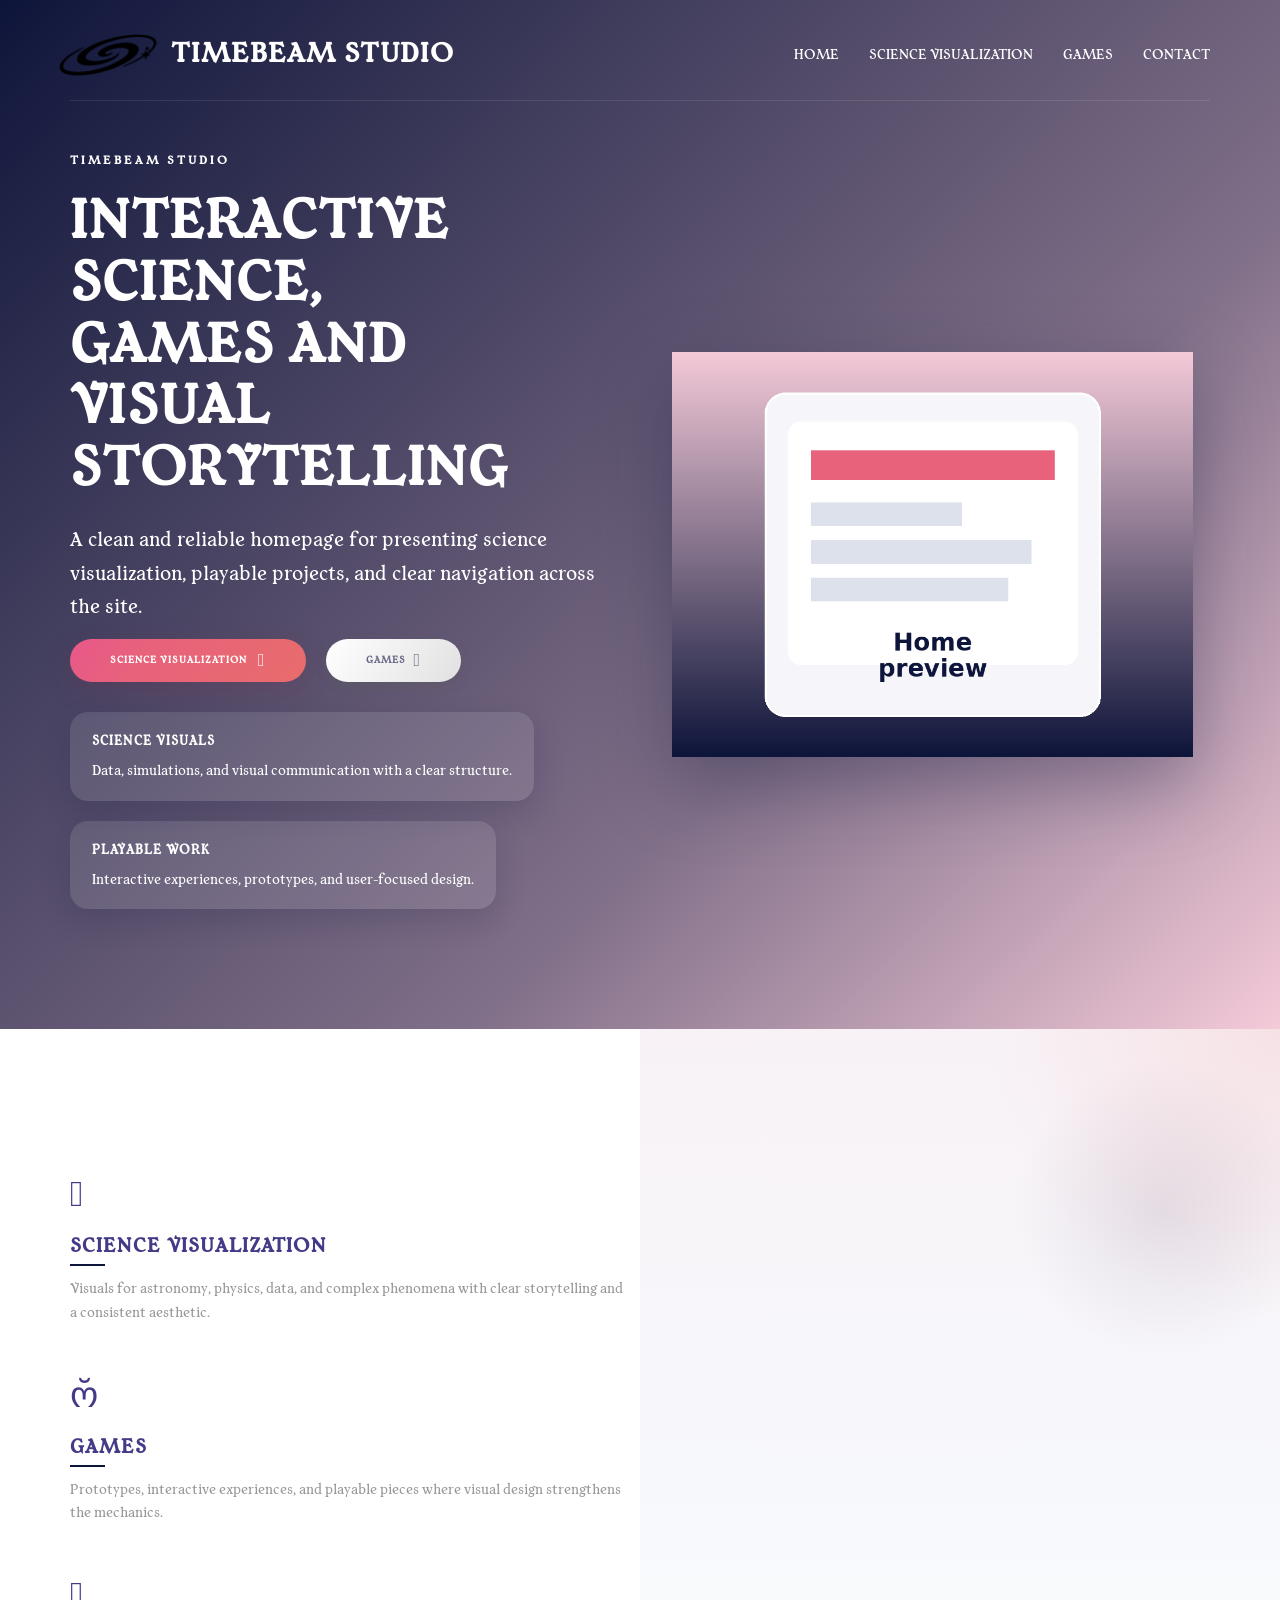
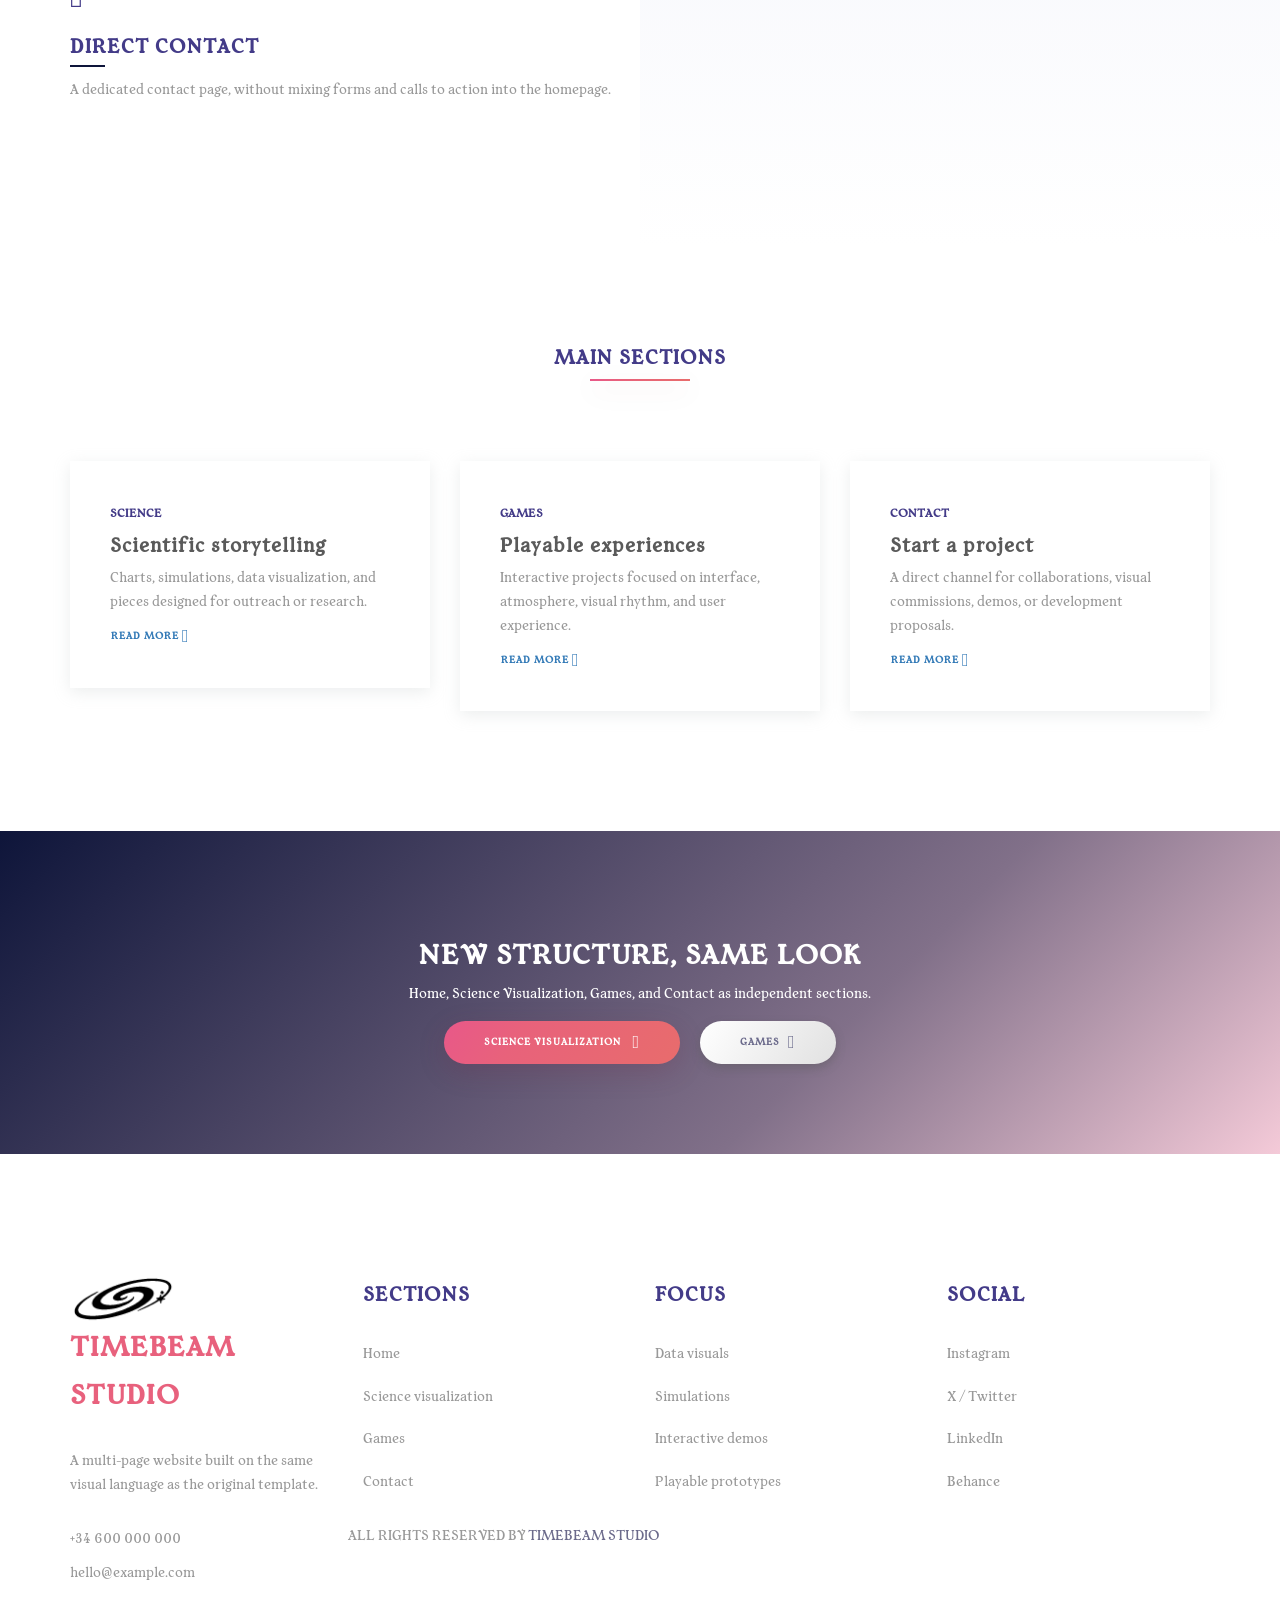
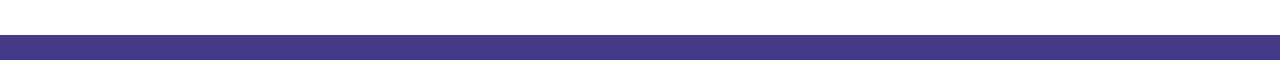
==== index.html @ 2dcc83ec "change font and icons" ====
<!DOCTYPE html>
<html lang="en">
  <head>
    <meta charset="utf-8">
    <meta name="viewport" content="width=device-width, initial-scale=1, shrink-to-fit=no">
    <meta http-equiv="x-ua-compatible" content="ie=edge">
    <title>TimeBeam Studio - Home</title>
    <link rel="icon" type="image/svg+xml" href="images/timebeam-icon-smooth.svg">
    <link rel="icon" type="image/png" href="images/timebeam-icon.png">

    <link rel="stylesheet" href="css/bootstrap.min.css">
    <link rel="stylesheet" href="css/ionicons.min.css">
    <link rel="stylesheet" href="css/owl.carousel.css">
    <link rel="stylesheet" href="css/owl.theme.css">
    <link rel="stylesheet" href="css/style.css">
  </head>
  <body>
    <header class="gradient-violat">
      <nav class="navbar navbar-default navbar-fixed-top">
        <div class="container">
          <div class="navbar-header">
            <button type="button" class="navbar-toggle collapsed" data-toggle="collapse" data-target="#main-nav" aria-expanded="false">
              <span class="sr-only">Toggle navigation</span>
              <span class="icon-bar"></span>
              <span class="icon-bar"></span>
              <span class="icon-bar"></span>
            </button>
            <a class="navbar-brand" href="index.html">
              <span class="logo-wraper logo-white">
                <img src="images/timebeam-icon.png" alt="">TimeBeam Studio
              </span>
            </a>
          </div>

          <div class="collapse navbar-collapse" id="main-nav">
            <ul class="nav navbar-nav navbar-right">
              <li class="active"><a href="index.html">Home <span class="sr-only">(current)</span></a></li>
              <li><a href="science-visualization.html">Science visualization</a></li>
              <li><a href="games.html">Games</a></li>
              <li><a href="contact.html">Contact</a></li>
            </ul>
          </div>
          <hr class="navbar-divider">
        </div>
      </nav>

      <section class="padding-top-90 home-slider home-hero">
        <div class="container">
          <div class="row home-hero-row">
            <div class="col-md-6">
              <div class="home-hero-copy">
                <p class="home-kicker text-white">TimeBeam Studio</p>
                <h1 class="cta-heading text-white">Interactive science, games and visual storytelling</h1>
                <p class="text-white slider-para">A clean and reliable homepage for presenting science visualization, playable projects, and clear navigation across the site.</p>
                <div class="cta-btn-group">
                  <a class="btn btn-orange border-none btn-rounded-corner" href="science-visualization.html">Science visualization <span class="icon-on-button"><i class="ion-ios-arrow-thin-right"></i></span></a>
                  <a class="btn btn-white border-none btn-rounded-corner" href="games.html">Games<span class="icon-on-button"><i class="ion-ios-arrow-thin-right"></i></span></a>
                </div>
                <div class="home-hero-meta">
                  <div class="home-meta-card">
                    <strong>Science visuals</strong>
                    <span>Data, simulations, and visual communication with a clear structure.</span>
                  </div>
                  <div class="home-meta-card">
                    <strong>Playable work</strong>
                    <span>Interactive experiences, prototypes, and user-focused design.</span>
                  </div>
                </div>
              </div>
            </div>
            <div class="col-md-6">
              <div class="home-hero-visual sm-display-none">
                <img class="img-responsive" src="images/mockuo2.png" alt="TimeBeam Studio home preview">
              </div>
            </div>
          </div>
        </div>
      </section>
    </header>

    <section class="padding-top-bottom-120 bg-image-fit-50 home-overview section-soft-background">
      <div class="container">
        <div class="row">
          <div class="col-md-6">
            <div class="feature-wiget">
              <div class="icon-wraper"><i class="ion-erlenmeyer-flask"></i></div>
              <div class="content">
                <h4 class="bottom-line">Science visualization</h4>
                <p>Visuals for astronomy, physics, data, and complex phenomena with clear storytelling and a consistent aesthetic.</p>
              </div>
            </div>
            <div class="feature-wiget">
              <div class="icon-wraper"><i class="ion-ios-game-controller-b"></i></div>
              <div class="content">
                <h4 class="bottom-line">Games</h4>
                <p>Prototypes, interactive experiences, and playable pieces where visual design strengthens the mechanics.</p>
              </div>
            </div>
            <div class="feature-wiget">
              <div class="icon-wraper"><i class="ion-chatboxes"></i></div>
              <div class="content">
                <h4 class="bottom-line">Direct contact</h4>
                <p>A dedicated contact page, without mixing forms and calls to action into the homepage.</p>
              </div>
            </div>
          </div>
        </div>
      </div>
    </section>

    <section class="padding-top-bottom-90">
      <div class="container">
        <div class="heading-wraper text-center margin-bottom-80">
          <h4>Main sections</h4>
          <hr class="heading-devider gradient-orange">
        </div>
        <div class="row">
          <div class="col-md-4 home-card-column">
            <div class="card">
              <div class="card-block">
                <p class="card-text"><small class="text-muted blog-category">science</small></p>
                <h4 class="card-title">Scientific storytelling</h4>
                <p class="card-text">Charts, simulations, data visualization, and pieces designed for outreach or research.</p>
                <a href="science-visualization.html" class="btn btn-link">read more <span><i class="ion-ios-arrow-thin-right"></i></span></a>
              </div>
            </div>
          </div>
          <div class="col-md-4 home-card-column">
            <div class="card">
              <div class="card-block">
                <p class="card-text"><small class="text-muted blog-category">games</small></p>
                <h4 class="card-title">Playable experiences</h4>
                <p class="card-text">Interactive projects focused on interface, atmosphere, visual rhythm, and user experience.</p>
                <a href="games.html" class="btn btn-link">read more <span><i class="ion-ios-arrow-thin-right"></i></span></a>
              </div>
            </div>
          </div>
          <div class="col-md-4 home-card-column">
            <div class="card">
              <div class="card-block">
                <p class="card-text"><small class="text-muted blog-category">contact</small></p>
                <h4 class="card-title">Start a project</h4>
                <p class="card-text">A direct channel for collaborations, visual commissions, demos, or development proposals.</p>
                <a href="contact.html" class="btn btn-link">read more <span><i class="ion-ios-arrow-thin-right"></i></span></a>
              </div>
            </div>
          </div>
        </div>
      </div>
    </section>

    <section class="gradient-violat cta padding-top-bottom-90">
      <div class="container">
        <div class="row">
          <div class="col-md-12 text-center">
            <h3 class="cta-heading text-white">New structure, same look</h3>
            <p class="text-white">Home, Science Visualization, Games, and Contact as independent sections.</p>
            <div class="cta-btn-group">
              <a class="btn btn-orange border-none btn-rounded-corner" href="science-visualization.html">Science visualization <span class="icon-on-button"><i class="ion-ios-arrow-thin-right"></i></span></a>
              <a class="btn btn-white gradient-white border-none btn-rounded-corner" href="games.html">Games<span class="icon-on-button"><i class="ion-ios-arrow-thin-right"></i></span></a>
            </div>
          </div>
        </div>
      </div>
    </section>

    <footer class="padding-top-120">
      <div class="container">
        <div class="row">
          <div class="col-md-3">
            <div class="footer-left-content">
              <div class="logo-colored">
                <img src="images/timebeam-icon.png" alt="">TimeBeam Studio
              </div>
              <div class="content">
                <p class="margin-bottom-30 margin-top-30">A multi-page website built on the same visual language as the original template.</p>
                <p>+34 600 000 000</p>
                <p>hello@example.com</p>
              </div>
            </div>
          </div>
          <div class="col-md-9">
            <div class="row">
              <div class="col-md-4 col-sm-6">
                <div class="footer-list-wiget">
                  <h4>Sections</h4>
                  <div class="list-group">
                    <a href="index.html" class="list-group-item">Home</a>
                    <a href="science-visualization.html" class="list-group-item">Science visualization</a>
                    <a href="games.html" class="list-group-item">Games</a>
                    <a href="contact.html" class="list-group-item">Contact</a>
                  </div>
                </div>
              </div>
              <div class="col-md-4 col-sm-6">
                <div class="footer-list-wiget">
                  <h4>Focus</h4>
                  <div class="list-group">
                    <a href="science-visualization.html" class="list-group-item">Data visuals</a>
                    <a href="science-visualization.html" class="list-group-item">Simulations</a>
                    <a href="games.html" class="list-group-item">Interactive demos</a>
                    <a href="games.html" class="list-group-item">Playable prototypes</a>
                  </div>
                </div>
              </div>
              <div class="col-md-4 col-sm-6">
                <div class="footer-list-wiget">
                  <h4>Social</h4>
                  <div class="list-group">
                    <a href="#" class="list-group-item">Instagram</a>
                    <a href="#" class="list-group-item">X / Twitter</a>
                    <a href="#" class="list-group-item">LinkedIn</a>
                    <a href="#" class="list-group-item">Behance</a>
                  </div>
                </div>
              </div>
            </div>
          </div>
          <hr class="footer-divider">
          <div class="copyright-cta">
            <p class="text-uppercase">All rights reserved by <span class="span text-violat">TimeBeam Studio</span></p>
          </div>
        </div>
      </div>
      <div class="footer-end-line"></div>
    </footer>

    <div id="scroll-top-div" class="scroll-top-div"><div class="scroll-top-icon-container"><i class="ion-ios-arrow-thin-up"></i></div></div>

    <script src="js/jquery.min.js"></script>
    <script src="js/bootstrap.min.js"></script>
    <script src="js/owl.carousel.min.js"></script>
    <script src="js/script.js"></script>
  </body>
</html>
---- css/style.css ----
/****************************************TYPOGRAPHY ***************************************************/
@font-face{
	font-family: 'Typey';
	src: url('../fonts/Typey.otf') format('opentype');
	font-weight: normal;
	font-style: normal;
}
@font-face{
	font-family: 'Typey';
	src: url('../fonts/Typey_Italic.otf') format('opentype');
	font-weight: normal;
	font-style: italic;
}

body{
	font-family: 'Typey', sans-serif;
	font-size: 14px;
	color: #999999;
	line-height: 1.7;
}
h1,h2,h3,h4,h5,h6{
	font-family: 'Typey', sans-serif;
	color: #433b88;
	font-weight: 600;
	text-transform: uppercase;
	letter-spacing: 1px;
}
h1{
	font-size: 3.998em;
}
h2{
	font-size: 2.827em;
}
h3{
	font-size: 1.999em;
}
h4{
	font-size: 1.414em;
}
p{
	font-size: 1em;
	color: #999999;
	line-height: 1.7;
}

.btn{
	font-family: 'Typey', sans-serif;
	font-size: 0.707em;
	text-transform: uppercase;
	font-weight: 600;
	padding:12px 40px;
	box-shadow: 0px 4px 10px 0px rgba(91, 91, 91, 0.45);
	line-height: 1;
	transition: all .5s ease;
	letter-spacing: 1px;
}

.btn-link{
	padding:0;
	box-shadow: none;
}
.icon-on-button{
	margin-left: 8px;
}
.icon-on-button i{
	font-size: 18px;
	vertical-align: middle;
}
.navbar{
	background-color: transparent !important;
	border-color: transparent !important;
	border:0px;
	padding-top: 30px;
	transition: all .5s ease;
}
.navbar-brand{
	padding: 0;
}
.navbar-brand img{
	max-height: 50px;
}
.navbar-default .navbar-nav>li>a {
    font-family: 'Typey', sans-serif;
    color: #fff;
    text-transform: uppercase;
}
.navbar-default .navbar-nav>li>a, .navbar-default .navbar-nav>li>a:focus, .navbar-default .navbar-nav>li>a:hover {
    color: #fff;
    background-color: transparent;
}
.navbar-default .navbar-nav>li>a:hover{
	color: #e86c6c;
}
.navbar-nav>li>a.btn-navbar:hover{
	color: #fff;
}
.navbar-default .navbar-nav>.active>a, .navbar-default .navbar-nav>.active>a:focus, .navbar-default .navbar-nav>.active>a:hover {
    color: #fff;
    background-color: transparent;
}
.navbar-nav>li>a.btn-navbar{
	padding-left: 40px;
	padding-right: 40px;
}
.navbar-divider{
	width:100%;
	height: 1px;
	border:0px;
	background-color: rgba(255,255,255,0.1);
	transition: all .5s ease;
}
.colored-nav {
    padding-top: 15px;
    padding-bottom: 15px;
}
.colored-nav .navbar-divider{
	display: none;
}
.cta{
	color: #fff;
}
.cta-btn-group{
	margin-top: 15px;
	display: flex;
	flex-wrap: wrap;
	align-items: center;
	gap: 20px;
}
.cta-btn-group .btn{
	margin: 0;
}
.text-center .cta-btn-group{
	justify-content: center;
}
.navbar-default .navbar-toggle{
	border-color: rgba(255,255,255,0.45);
}
.navbar-default .navbar-toggle .icon-bar{
	background-color: #fff;
}
.btn-orange.focus, .btn-orange:focus,.btn-orange.active, .btn-orange:active {
    color: #fff;
    background-color: #286090;
    border-color: #122b40;
}
.btn-white.focus, .btn-white:focus,.btn-white.active, .btn-white:active {
    color: #fff;
    background-color: #286090;
    border-color: #122b40;
}
.btn-violat.focus, .btn-violat:focus,.btn-violat.active, .btn-violat:active {
    color: #fff;
    background-color: #286090;
    border-color: #122b40;
}
/*******************************************HEADER***************************************************/
header{
	background-color: #b7b7b7;
	position: relative;
	display: block;
}
/*******************************************SLIDER HOME***************************************************/
.sliding-card-with-bottom-image .image-container img{
	position: relative;
    margin: 0 auto;
    padding-top: 90px;
}
.image-right-slide-bg{
	background-repeat: no-repeat !important;
    background-position-x: 100%!important;
    background-size: auto 100%!important;
    padding: 18rem 0;
}
.slider-para{
	font-size: 1.414em;
	font-family: 'Typey', sans-serif;
	line-height: 1.7;
}
.home-hero{
	padding-bottom: 90px;
}
.home-hero-row{
	display: flex;
	align-items: center;
}
.home-hero-copy{
	padding-top: 60px;
	padding-bottom: 30px;
}
.home-kicker{
	margin-bottom: 20px;
	letter-spacing: 3px;
	text-transform: uppercase;
	font-size: 12px;
	font-weight: 700;
}
.home-hero-copy .cta-heading{
	margin-top: 0;
	margin-bottom: 25px;
	max-width: 11ch;
}
.home-hero-copy .slider-para{
	max-width: 540px;
}
.home-hero-meta{
	display: flex;
	flex-wrap: wrap;
	gap: 20px;
	margin-top: 30px;
}
.home-meta-card{
	min-width: 220px;
	padding: 18px 22px;
	border-radius: 18px;
	background-color: rgba(255,255,255,0.1);
	box-shadow: 0px 12px 30px 0px rgba(14, 21, 58, 0.16);
}
.home-meta-card strong,
.home-meta-card span{
	display: block;
	color: #fff;
}
.home-meta-card strong{
	margin-bottom: 8px;
	font-family: 'Typey', sans-serif;
	font-size: 13px;
	text-transform: uppercase;
	letter-spacing: 1px;
}
.home-meta-card span{
	line-height: 1.6;
}
.home-hero-visual{
	padding-top: 80px;
}
.home-hero-visual img{
	margin: 0 auto;
	max-width: 94%;
	filter: drop-shadow(0px 26px 38px rgba(14, 21, 58, 0.35));
}
.home-overview{
	background-color: #f7f8fc;
}
.section-soft-background{
	background:
		radial-gradient(circle at top right, rgba(232, 108, 108, 0.12), transparent 28%),
		radial-gradient(circle at 82% 22%, rgba(129, 112, 137, 0.16), transparent 18%),
		linear-gradient(180deg, #f8f2f6 0%, #f7f8fc 55%, #ffffff 100%);
}
.home-card-column{
	margin-bottom: 30px;
}
/*******************************************SLIDER***************************************************/
.slider-content-wraper{
	padding-top: 150px;
	padding-bottom: 150px;
	text-align: center;
	color: #fff;
}

/*******************************************FEATURE**************************************************/
/*.feature{
	position: relative;
	overflow:hidden;
}
.feature-right-image{
	position: absolute;
	width: 100%;
	height: 100%;
}*/
.feature-wiget{
	padding-top: 15px;
	padding-bottom: 15px;
}
.feature-wiget h4, .feature-wiget i{
	color: #433b88;
}
.feature-wiget i{
	font-size: 36px;
}
.feature-wiget h4{
	text-transform: uppercase;
}
.bottom-line{
	position: relative;
	margin-bottom: 20px;
}

.bottom-line:after{
	content: '';
	position: absolute;
	top: 100%;
	width: 35px;
	height: 2px;
	background-color: #0e153a;
	left: 0;
	margin-top: 7px;
	margin-bottom: 5px;
}
/*******************************************CARD*****************************************************/
.card{
	box-shadow: 0px 4px 15px 0px rgba(191, 195, 198, 0.29);
}
.card-title{
	color: #5a5a5a;
	text-transform: initial;
}
.card-block{
	padding:4rem;
}
/*******************************************TESTIMONIAL**********************************************/
.heading-wraper{
	margin-bottom: 120px;
}
.heading-wraper h3{
	color: #fff;
	text-transform: uppercase;
}
.heading-wraper .heading-devider{
	margin:0 auto;
	width: 100px;
	height: 2px;
	border:0px;
}
.testimonial-container{
	background-color: #fff;
	box-shadow: 0px 8px 21px 0px rgba(26, 31, 66, 0.29);
}
.testimonial-content{
	padding: 2rem 8rem;
    position: relative;
    top: -45px;
    color: #5a5a5a;
    font-weight: 600;
}
.testimonial-speech{
	font-size: 16px;
	text-align: center;
	font-family: 'Typey', sans-serif;
	color: #5a5a5a;
}
.testimonial-container .client-details{
	position: relative;
	top: -45px;
}
.testimonial-container .client-details img{
	border-radius: 50%;
	margin-bottom: 25px;
}
.client-designation{
	margin-bottom: 0px;
	font-size: 10px;
	text-transform: uppercase;
	color: #999999;
	font-family: 'Typey', sans-serif;
}
.client-name{
	margin-bottom: 0px;
	font-size: 16px;
	font-family: 'Typey', sans-serif;
	text-transform: capitalize;
	font-weight: 400;
}
ul.social-list{
	margin: 0;
	padding: 0;
	list-style-type: none;
}
ul.social-list li{
	margin: 0;
	padding: 0;
	display: inline-block;
}
ul.social-list li a{
	display: block;
    font-size: 2rem;
    padding: 0.2rem;
    color: #999999;
}
ul.social-list li a:hover, ul.social-list li a:focus{
	color: #0e153a;
}

.owl-wrapper-outer{
	padding-top: 60px;
	margin-top: -60px;
}
/*******************************************CUSTOMER SUPPORT*****************************************/
.customer-support-content{
	padding-left: 15px;
	padding-right: 15px;
}
/*******************************************SUBSCRIPTION*********************************************/
.sunscription-wraper-outer{
	box-shadow: 0px 8px 21px 0px rgba(191, 195, 198, 0.29);
}
.subscription-wraper h3{
	text-transform: uppercase;
	color: #433b88;
}
.subscription-wraper p{
	color: #5a5a5a;
}
.subscription-form .form-group{
	width: 65%;
	margin: 0 auto;
}
.subscription-form .form-control{
	border-radius: 50px;
	margin-bottom: 25px;
	margin-top: 25px;
	height: 40px;
}
.newsletter{
	background-color: #f1f6fa
}

/*******************************************FOOTER***************************************************/
.footer-list-wiget h4{
	color: #433b88;
	text-transform: uppercase;
}
.footer-list-wiget .list-group-item{
	border: 0px;
	background-color: transparent!important;
	padding-left: 0;
	font-family: 'Typey', sans-serif;
	color: #999999;
}
.footer-devider{
	background-color: rgb(235, 235, 235);
}
.footer-end-line{
	height: 25px;
	background-color: #433b88;
	width: 100%;
	margin: 0;
	padding: 0;

}
.logo-colored,.logo-white{
	display: inline-block;
    font-size: 28px;
    font-weight: 600;
    text-transform: uppercase;
    font-family: 'Typey', sans-serif;
    letter-spacing: 1px;
}
.logo-colored img,.logo-white img{
	display: inline-block;
    text-transform: uppercase;
    max-height: 50px;
    margin-right: 10px;

}
.logo-white{
	color: #fff;
}
.logo-colored{
	color: #e8617d;
}
.footer-left-content{
	margin-bottom: 50px;
}
.footer-left-content .content{
	margin-top: 15px;
}
.footer-list-wiget .list-group{
	margin-top: 26px;
}
.padding-top-120{
	padding-top: 120px;
}
/*******************************************ELEMENT STYLES*******************************************/
.btn-orange,.btn-violat{
	color: #fff;
}
.btn-violat,.gradient-violat {
  background-image: -moz-linear-gradient( 135deg, rgb(244,202,216) 0%, rgb(129,112,137) 35%, rgb(14,21,58) 100%);
  background-image: -webkit-linear-gradient( 135deg, rgb(244,202,216) 0%, rgb(129,112,137) 35%, rgb(14,21,58) 100%);
  background-image: -ms-linear-gradient( 135deg, rgb(244,202,216) 0%, rgb(129,112,137) 35%, rgb(14,21,58) 100%);
}
.btn-orange,.gradient-orange {
  background-image: -webkit-linear-gradient(35deg, rgb(232,88,137) 0%, rgb(232,98,123) 32%, rgb(232,108,108) 100%);
  background-image: -o-linear-gradient(35deg, rgb(232,88,137) 0%, rgb(232,98,123) 32%, rgb(232,108,108) 100%);
  background-image: linear-gradient(125deg, rgb(232,88,137) 0%, rgb(232,98,123) 32%, rgb(232,108,108) 100%);
  box-shadow: 0px 8px 27px 0px rgba(116, 44, 69, 0.21);
}

.btn-white,.gradient-white{
	background-image:
    linear-gradient(125deg, #ffffff, #e1e1e1);
    color: #6b6a8b;
}
.border-none{
	border: 0px !important;
}
.btn-rounded-corner{
	border-radius: 50px;
}
.btn-video{
	display: inline-block;
	vertical-align: middle;
	white-space: nowrap;
	cursor: pointer;
    -webkit-user-select: none;
}
.text-center{
	text-align: center;
}
.img-responsive{
	max-width:100%;
}
.text-violat{
	color: #6b6a8b;
}
.padding-top-bottom-120{
	padding-top: 120px;
	padding-bottom: 120px;
}
.padding-top-bottom-90{
	padding-top: 90px;
	padding-bottom: 90px;
}
.bg-image{
	background-repeat: no-repeat !important;
    background-size: cover !important;
    background-position: center!important;
}
.margin-bottom-30{
	margin-bottom: 30px;
}
.margin-top-30{
	margin-top: 30px;
}
.overflow-x-hidden{
	overflow-x: hidden;
}
.text-white{
	color: #fff;
}
.bg-fit{
	background-repeat: no-repeat !important;
    background-size: cover !important;
    background-position: center !important;
}
.bg-image-fit-50{
	background-repeat: no-repeat !important;
    background-position-x: 100%!important;
    background-size: 50% 100% !important;
}
.btn-navbar{
	line-height: 1;
}
.btn-link i{
	font-size: 18px;
    vertical-align: middle;
}
.btn-video{
	text-transform: uppercase;
	transition: all .5s ease;
}
.btn-video:hover{
	text-decoration: none;
	color: #e86c6c;
}
.btn-video:hover .icon-rounded{
  border-color: #e86c6c;
  box-shadow: 0px 8px 27px 0px rgba(116, 44, 69, 0.21);
  color: #e86c6c;
}
.btn.gradient-orange:hover{
	background-color: #e86c6c!important;
	background-image: none!important;
}
.btn-orange.active, .btn-orange:active{
	color: #fff;
	background-image: -webkit-linear-gradient(35deg, rgb(232,88,137) 0%, rgb(232,98,123) 32%, rgb(232,108,108) 100%);
    background-image: -o-linear-gradient(35deg, rgb(232,88,137) 0%, rgb(232,98,123) 32%, rgb(232,108,108) 100%);
    background-image: linear-gradient(125deg, rgb(232,88,137) 0%, rgb(232,98,123) 32%, rgb(232,108,108) 100%);
    border:0px;
    border-color: transparent;
}
.btn-violat.active, .btn-violat:active{
	color: #fff;
	background-image: -moz-linear-gradient( 135deg, rgb(244,202,216) 0%, rgb(129,112,137) 35%, rgb(14,21,58) 100%);
    background-image: -webkit-linear-gradient( 135deg, rgb(244,202,216) 0%, rgb(129,112,137) 35%, rgb(14,21,58) 100%);
    background-image: -ms-linear-gradient( 135deg, rgb(244,202,216) 0%, rgb(129,112,137) 35%, rgb(14,21,58) 100%);
    border:0px;
    border-color: transparent;
}
.btn-violat:hover,.btn-white:hover{
	background-image: -webkit-linear-gradient(35deg, rgb(232,88,137) 0%, rgb(232,98,123) 32%, rgb(232,108,108) 100%);
    background-image: -o-linear-gradient(35deg, rgb(232,88,137) 0%, rgb(232,98,123) 32%, rgb(232,108,108) 100%);
    background-image: linear-gradient(125deg, rgb(232,88,137) 0%, rgb(232,98,123) 32%, rgb(232,108,108) 100%);
    border:0px;
    border-color: transparent;
}

.icon-rounded{
	width: 49px;
    height: 49px;
    display: inline-block;
    border-radius: 50%;
    background-color: #fff;
    vertical-align: middle;
    position: relative;
    margin-right: 5px;
    transition: all .5s ease;
}
.icon-rounded i{
	font-size: 3rem;
	line-height: 30px;
	height:30px;
	width: 30px;
	margin: auto;
	position: absolute;
	top: 0; left: 0; bottom: 0; right: 0;
	margin-left: 12px;
	transition: all .5s ease;

}
/*******************************************BACKGROUND-STYLES****************************************/
.bg-transparent{
	background-color: transparent;
}
.max-width-100{
	max-width: 100% !important;
}
.italic{
	font-style: italic;
}
.blog-category{
	text-transform: uppercase;
	color: #433b88 !important;
	font-weight: 600;
}
.margin-bottom-80{
	margin-bottom: 80px;
}
.margin-bottom-25{
	margin-bottom:25px;
}
.padding-top-90{
	padding-top: 90px;
}
.margin-top-bottom-30{
	margin-top: 30px;
	margin-bottom: 30px;
}
.bordered-ios{
	background-color: transparent;
	border-color: #fff;
	border:1px solid;
}

/*******************************************SCROLL TOP ICON*****************************************/
.display-none{
	display: none;
	transition: all .5s ease;
}
.scroll-top-div {
    position: fixed;
    width: 45px;
    height: 45px;
    top: calc(100vh - 70px);
    left: calc(100vw - 62px);
    cursor: pointer;
    transition: all .5s ease;
}
.scroll-top-icon-container{
	position: relative;
    display: table;
    width: 100%;
    height: 100%;
    background-image: -webkit-linear-gradient(35deg, rgb(232,88,137) 0%, rgb(232,98,123) 32%, rgb(232,108,108) 100%);
    background-image: -o-linear-gradient(35deg, rgb(232,88,137) 0%, rgb(232,98,123) 32%, rgb(232,108,108) 100%);
    background-image: linear-gradient(125deg, rgb(232,88,137) 0%, rgb(232,98,123) 32%, rgb(232,108,108) 100%);
    color: #fff;
}
.scroll-top-icon-container i{
	display: table-cell;
    vertical-align: middle;
    text-align: center;
    font-size: 28px;
}
/*******************************************OVERLAY*************************************************/
@media screen and (max-width: 768px) {
    .cta-btn-group{
    	justify-content: center;
    }
    .cta-btn-group .btn{
    	width: 100%;
    	max-width: 320px;
    }
    .navbar-collapse{
    	margin-top: 15px;
    	padding: 10px 15px;
    	border-top: 0;
    	border-radius: 18px;
    	background-color: rgba(14,21,58,0.92);
    }
    .navbar-nav{
    	margin: 0;
    }
    .home-hero{
    	padding-bottom: 60px;
    }
    .home-hero-row{
    	display: block;
    }
    .home-hero-copy{
    	padding-top: 120px;
    	padding-bottom: 0;
    	text-align: center;
    }
    .home-hero-copy .cta-heading,
    .home-hero-copy .slider-para{
    	max-width: none;
    }
    .home-hero-meta{
    	justify-content: center;
    }
    .home-meta-card{
    	width: 100%;
    }
    .sm-padding-top-bottom-50-75 {
        padding-top: 50px;
        padding-bottom: 75px;
    }
    .testimonial-content{
    	padding:0.5rem 1rem;
    }
    .sm-display-none{
		display: none;
	}
	.image-right-slide-wraper .image-right-slide-content{
		text-align: center;
	}
	.image-right-slide-bg{
		background-image: none!important;
	}
	.image-right-slide-bg{
		padding:4rem 15px;
	}
	.home-slider h2{
		font-size: 1.999em;
	}
	.home-slider h1{
		font-size: 2.4em;
	}
	.home-slider .slider-para{
		font-size: 1em;
	}
	.padding-top-bottom-120{
		padding-top: 75px;
		padding-bottom: 75px;
	}
	.padding-top-bottom-90{
		padding-top: 60px;
		padding-bottom: 60px;
	}
	.padding-top-120{
		padding-top: 75px;
	}
	.padding-top-90{
		padding-top: 60px;
	}
	.card-block{
		padding: 2rem;
	}
	.navbar{
	    background-image: -webkit-linear-gradient(305deg, rgb(232,88,137) 0%, rgb(232,98,123) 32%, rgb(232,108,108) 100%);
	    background-image: -o-linear-gradient(305deg, rgb(232,88,137) 0%, rgb(232,98,123) 32%, rgb(232,108,108) 100%);
	    background-image: linear-gradient(35deg, rgb(232,88,137) 0%, rgb(232,98,123) 32%, rgb(232,108,108) 100%);
	}
	.navbar-divider{
		display: none;
	}
	.navbar-toggle{
		margin-top: 2px;
	}
	.logo-colored img, .logo-white img{
		max-height: 40px;
	}
}
@media screen and (min-width: 769px){
	.navbar-toggle{
		display: none !important;
	}
	.navbar-default .navbar-collapse{
		padding-left: 0;
		padding-right: 0;
	}
	.navbar-default .navbar-nav.navbar-right{
		display: flex;
		align-items: center;
	}
	.image-right-slide-wraper{
		display: table;
		width: 100%;
	}
	.image-right-slide-wraper .image-right-slide-content{
		display: table-cell;
	    vertical-align: middle;
	    float: none;
	}
	.image-right-slide-wraper .image-container{
		float: none;
    	display: table-cell;
	}
}


/***************************************OWL CAROUSEL ******************************************************************/

.owl-theme .owl-controls .owl-page span{
	background: #fff;
}
.owl-theme .owl-controls .owl-buttons div{
	font-size: 45px;
	background-color: transparent;
	color: #fff;
}
.home-slider .owl-controls{
	position: absolute;
    width: 100%;
    top: calc(50% - 35px);
}
.home-slider .owl-buttons{
	position: relative;
}
.home-slider .owl-prev{
	position: absolute;
	left: 0;
}
.home-slider .owl-next{
	position: absolute;
	right: 0;
}
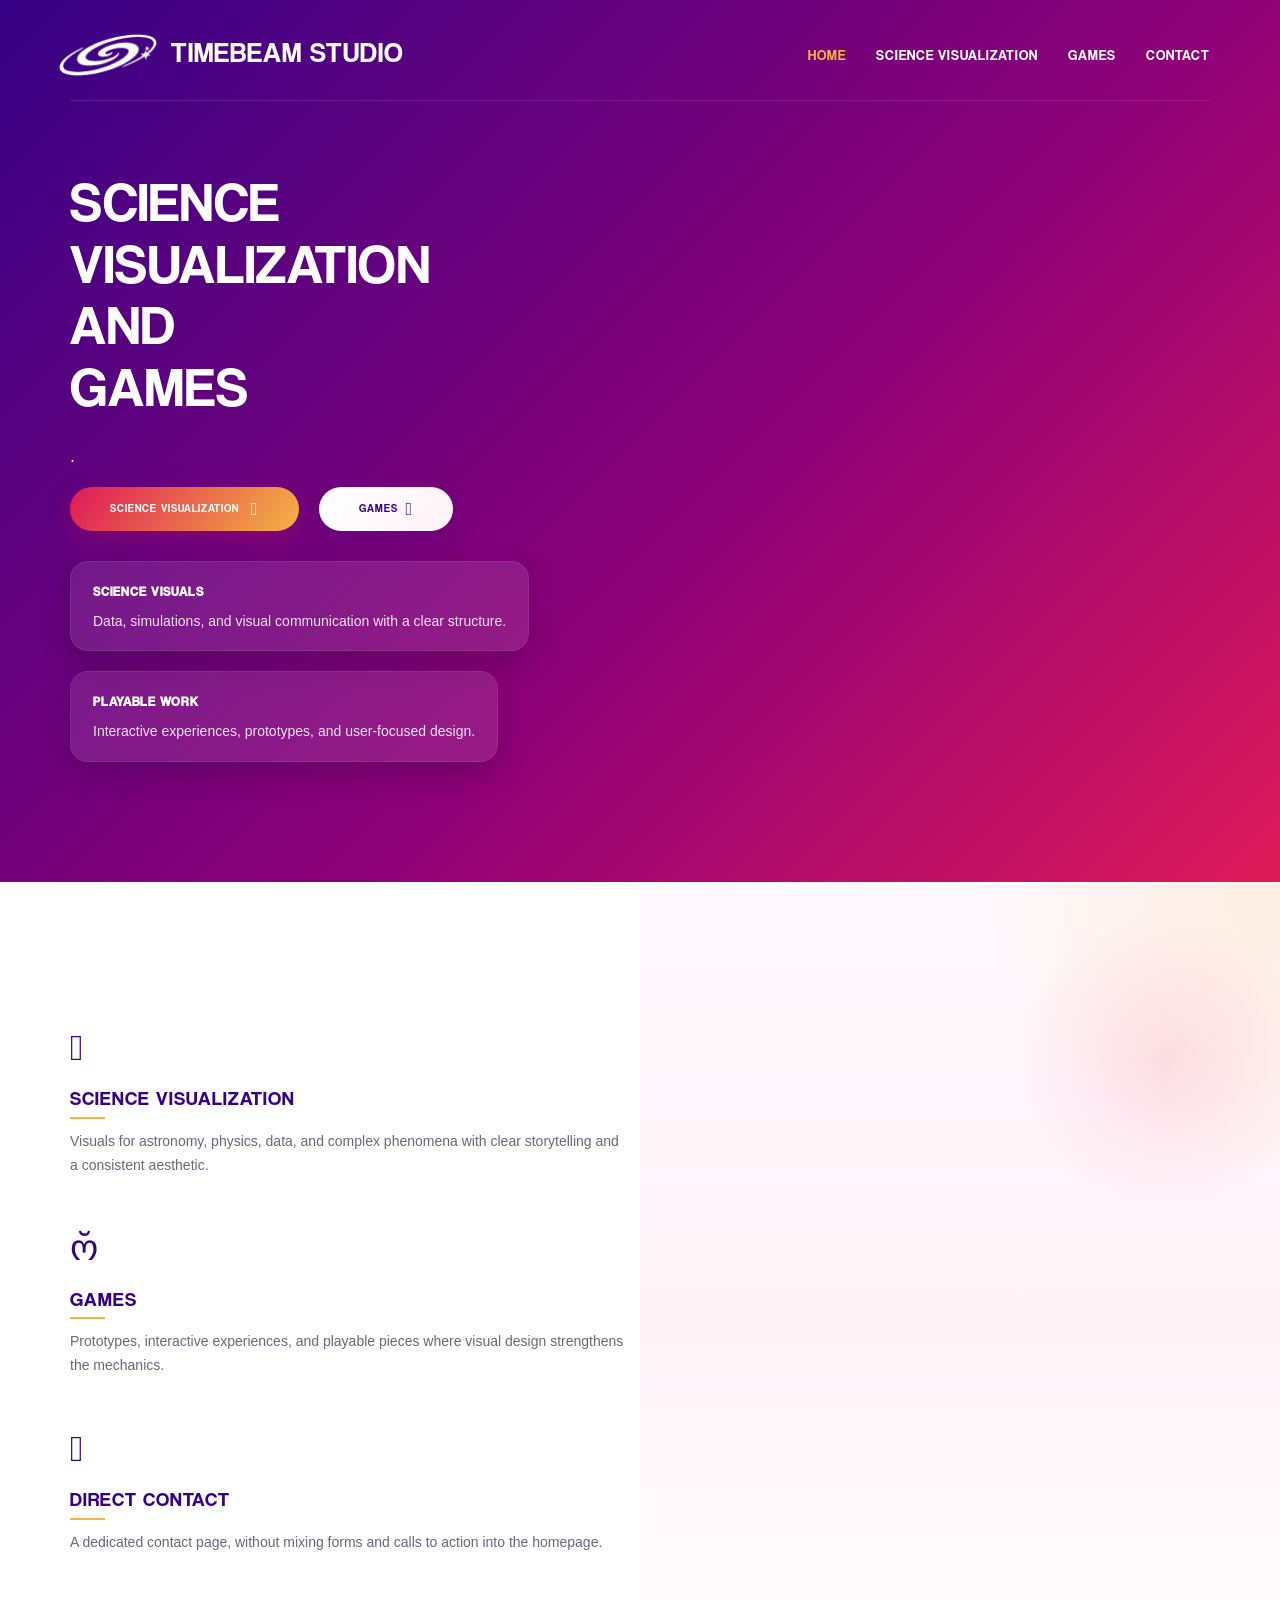
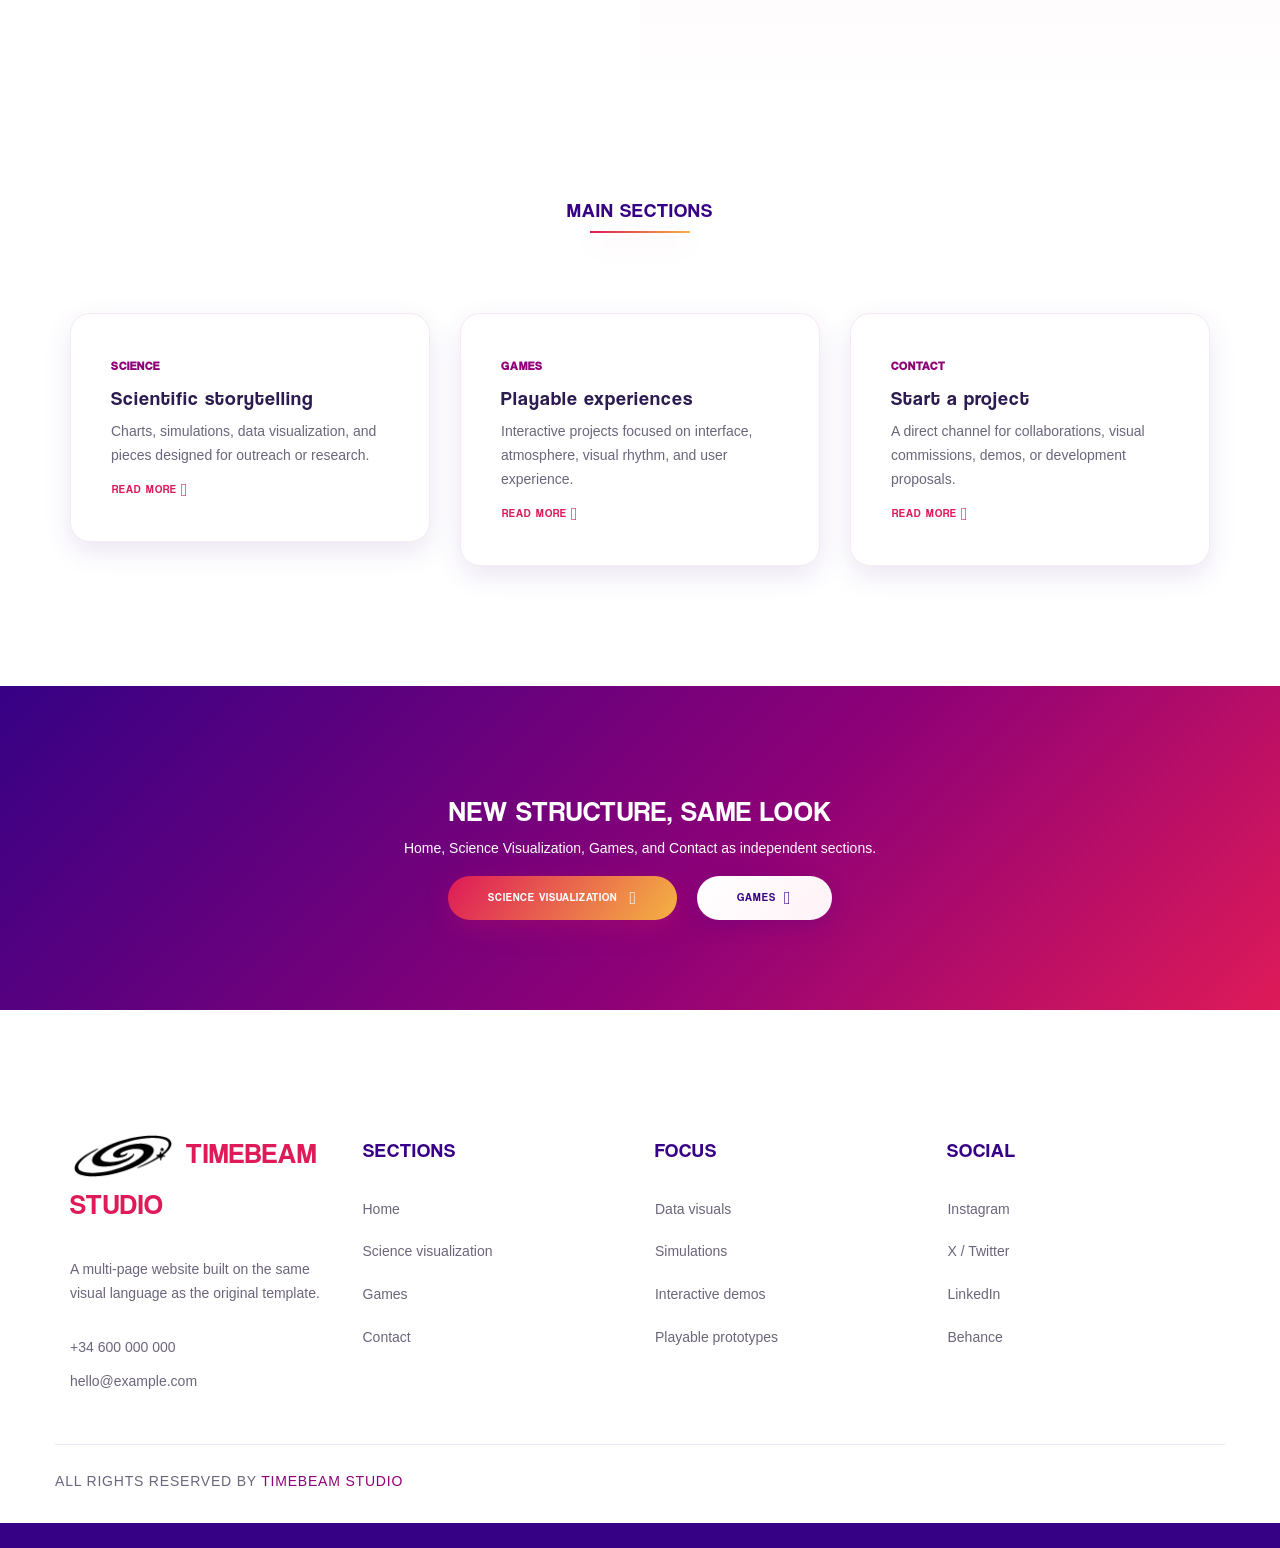
==== commit 375caec8: "Change different things" ====
--- a/index.html
+++ b/index.html
@@ -27,7 +27,7 @@
             </button>
             <a class="navbar-brand" href="index.html">
               <span class="logo-wraper logo-white">
-                <img src="images/timebeam-icon.png" alt="">TimeBeam Studio
+                <img src="images/timebeam-icon-white-transparent.png" alt="">TimeBeam Studio
               </span>
             </a>
           </div>
@@ -49,9 +49,9 @@
           <div class="row home-hero-row">
             <div class="col-md-6">
               <div class="home-hero-copy">
-                <p class="home-kicker text-white">TimeBeam Studio</p>
-                <h1 class="cta-heading text-white">Interactive science, games and visual storytelling</h1>
-                <p class="text-white slider-para">A clean and reliable homepage for presenting science visualization, playable projects, and clear navigation across the site.</p>
+                <p class="home-kicker text-white"></p>
+                <h1 class="cta-heading text-white">Science Visualization and Games</h1>
+                <p class="text-white slider-para">.</p>
                 <div class="cta-btn-group">
                   <a class="btn btn-orange border-none btn-rounded-corner" href="science-visualization.html">Science visualization <span class="icon-on-button"><i class="ion-ios-arrow-thin-right"></i></span></a>
                   <a class="btn btn-white border-none btn-rounded-corner" href="games.html">Games<span class="icon-on-button"><i class="ion-ios-arrow-thin-right"></i></span></a>
@@ -70,7 +70,6 @@
             </div>
             <div class="col-md-6">
               <div class="home-hero-visual sm-display-none">
-                <img class="img-responsive" src="images/mockuo2.png" alt="TimeBeam Studio home preview">
               </div>
             </div>
           </div>
--- a/css/style.css
+++ b/css/style.css
@@ -1,124 +1,194 @@
-/****************************************TYPOGRAPHY ***************************************************/
+/**************************************** TYPOGRAPHY ****************************************/
+:root{
+	--tb-dark: #360185;
+	--tb-mid: #8F0177;
+	--tb-hot: #DE1A58;
+	--tb-accent: #F4B342;
+
+	--tb-text: #6c657b;
+	--tb-text-dark: #2b1b4e;
+	--tb-muted: #8f889d;
+	--tb-surface: #fff8fc;
+	--tb-surface-2: #fff2f7;
+	--tb-white: #ffffff;
+	--tb-line: rgba(255,255,255,0.12);
+	--tb-shadow: rgba(54, 1, 133, 0.18);
+	--tb-shadow-strong: rgba(31, 8, 76, 0.28);
+}
+
 @font-face{
-	font-family: 'Typey';
-	src: url('../fonts/Typey.otf') format('opentype');
-	font-weight: normal;
+	font-family: 'Coolvetica';
+	src: url('../fonts/Coolvetica Rg.otf') format('opentype');
+	font-weight: 400;
 	font-style: normal;
-}
+	font-display: swap;
+}
+
 @font-face{
-	font-family: 'Typey';
-	src: url('../fonts/Typey_Italic.otf') format('opentype');
-	font-weight: normal;
+	font-family: 'Coolvetica';
+	src: url('../fonts/Coolvetica Rg It.otf') format('opentype');
+	font-weight: 400;
 	font-style: italic;
+	font-display: swap;
 }
 
 body{
-	font-family: 'Typey', sans-serif;
+	font-family: Arial, Helvetica, sans-serif;
 	font-size: 14px;
-	color: #999999;
+	color: var(--tb-text);
 	line-height: 1.7;
-}
+	background-color: #ffffff;
+}
+
 h1,h2,h3,h4,h5,h6{
-	font-family: 'Typey', sans-serif;
-	color: #433b88;
-	font-weight: 600;
+	font-family: 'Coolvetica', sans-serif;
+	color: var(--tb-dark);
+	font-weight: 400;
 	text-transform: uppercase;
 	letter-spacing: 1px;
-}
+	line-height: 1.1;
+}
+
 h1{
 	font-size: 3.998em;
 }
+
 h2{
 	font-size: 2.827em;
 }
+
 h3{
 	font-size: 1.999em;
 }
+
 h4{
 	font-size: 1.414em;
 }
+
 p{
 	font-size: 1em;
-	color: #999999;
+	color: var(--tb-text);
 	line-height: 1.7;
 }
 
+a{
+	transition: all .35s ease;
+}
+
 .btn{
-	font-family: 'Typey', sans-serif;
-	font-size: 0.707em;
-	text-transform: uppercase;
-	font-weight: 600;
-	padding:12px 40px;
-	box-shadow: 0px 4px 10px 0px rgba(91, 91, 91, 0.45);
+	font-family: 'Coolvetica', sans-serif;
+	font-size: 0.78em;
+	text-transform: uppercase;
+	font-weight: 400;
+	padding: 13px 40px;
+	box-shadow: 0px 6px 20px 0px rgba(54, 1, 133, 0.18);
 	line-height: 1;
-	transition: all .5s ease;
+	transition: all .35s ease;
 	letter-spacing: 1px;
 }
 
 .btn-link{
-	padding:0;
+	padding: 0;
 	box-shadow: none;
 }
+
 .icon-on-button{
 	margin-left: 8px;
 }
+
 .icon-on-button i{
 	font-size: 18px;
 	vertical-align: middle;
 }
+
+/**************************************** NAVBAR ****************************************/
 .navbar{
 	background-color: transparent !important;
 	border-color: transparent !important;
-	border:0px;
+	border: 0;
 	padding-top: 30px;
-	transition: all .5s ease;
-}
+	transition: all .4s ease;
+}
+
 .navbar-brand{
 	padding: 0;
 }
+
 .navbar-brand img{
 	max-height: 50px;
 }
-.navbar-default .navbar-nav>li>a {
-    font-family: 'Typey', sans-serif;
-    color: #fff;
-    text-transform: uppercase;
-}
-.navbar-default .navbar-nav>li>a, .navbar-default .navbar-nav>li>a:focus, .navbar-default .navbar-nav>li>a:hover {
-    color: #fff;
-    background-color: transparent;
-}
+
+.navbar-default .navbar-nav>li>a{
+	font-family: 'Coolvetica', sans-serif;
+	color: #fff;
+	text-transform: uppercase;
+	letter-spacing: 1px;
+}
+
+.navbar-default .navbar-nav>li>a,
+.navbar-default .navbar-nav>li>a:focus,
 .navbar-default .navbar-nav>li>a:hover{
-	color: #e86c6c;
-}
+	color: #fff;
+	background-color: transparent;
+}
+
+.navbar-default .navbar-nav>li>a:hover{
+	color: var(--tb-accent);
+}
+
 .navbar-nav>li>a.btn-navbar:hover{
 	color: #fff;
 }
-.navbar-default .navbar-nav>.active>a, .navbar-default .navbar-nav>.active>a:focus, .navbar-default .navbar-nav>.active>a:hover {
-    color: #fff;
-    background-color: transparent;
-}
+
+.navbar-default .navbar-nav>.active>a,
+.navbar-default .navbar-nav>.active>a:focus,
+.navbar-default .navbar-nav>.active>a:hover{
+	color: var(--tb-accent);
+	background-color: transparent;
+}
+
 .navbar-nav>li>a.btn-navbar{
 	padding-left: 40px;
 	padding-right: 40px;
 }
+
 .navbar-divider{
-	width:100%;
+	width: 100%;
 	height: 1px;
-	border:0px;
-	background-color: rgba(255,255,255,0.1);
-	transition: all .5s ease;
-}
-.colored-nav {
-    padding-top: 15px;
-    padding-bottom: 15px;
-}
+	border: 0;
+	background-color: var(--tb-line);
+	transition: all .4s ease;
+}
+
+.colored-nav{
+	padding-top: 15px;
+	padding-bottom: 15px;
+}
+
 .colored-nav .navbar-divider{
 	display: none;
 }
+
+.navbar-default .navbar-toggle{
+	border-color: rgba(255,255,255,0.45);
+}
+
+.navbar-default .navbar-toggle .icon-bar{
+	background-color: #fff;
+}
+
+/**************************************** HEADER ****************************************/
+header{
+	background-color: var(--tb-dark);
+	position: relative;
+	display: block;
+}
+
+/**************************************** CTA ****************************************/
 .cta{
 	color: #fff;
 }
+
 .cta-btn-group{
 	margin-top: 15px;
 	display: flex;
@@ -126,131 +196,157 @@
 	align-items: center;
 	gap: 20px;
 }
+
 .cta-btn-group .btn{
 	margin: 0;
 }
+
 .text-center .cta-btn-group{
 	justify-content: center;
 }
-.navbar-default .navbar-toggle{
-	border-color: rgba(255,255,255,0.45);
-}
-.navbar-default .navbar-toggle .icon-bar{
-	background-color: #fff;
-}
-.btn-orange.focus, .btn-orange:focus,.btn-orange.active, .btn-orange:active {
-    color: #fff;
-    background-color: #286090;
-    border-color: #122b40;
-}
-.btn-white.focus, .btn-white:focus,.btn-white.active, .btn-white:active {
-    color: #fff;
-    background-color: #286090;
-    border-color: #122b40;
-}
-.btn-violat.focus, .btn-violat:focus,.btn-violat.active, .btn-violat:active {
-    color: #fff;
-    background-color: #286090;
-    border-color: #122b40;
-}
-/*******************************************HEADER***************************************************/
-header{
-	background-color: #b7b7b7;
-	position: relative;
-	display: block;
-}
-/*******************************************SLIDER HOME***************************************************/
+
+.btn-orange.focus,
+.btn-orange:focus,
+.btn-orange.active,
+.btn-orange:active{
+	color: #fff;
+	background-color: var(--tb-hot);
+	border-color: transparent;
+}
+
+.btn-white.focus,
+.btn-white:focus,
+.btn-white.active,
+.btn-white:active{
+	color: var(--tb-dark);
+	background-color: #ffffff;
+	border-color: transparent;
+}
+
+.btn-violat.focus,
+.btn-violat:focus,
+.btn-violat.active,
+.btn-violat:active{
+	color: #fff;
+	background-color: var(--tb-mid);
+	border-color: transparent;
+}
+
+/**************************************** HOME HERO ****************************************/
 .sliding-card-with-bottom-image .image-container img{
 	position: relative;
-    margin: 0 auto;
-    padding-top: 90px;
-}
+	margin: 0 auto;
+	padding-top: 90px;
+}
+
 .image-right-slide-bg{
 	background-repeat: no-repeat !important;
-    background-position-x: 100%!important;
-    background-size: auto 100%!important;
-    padding: 18rem 0;
-}
+	background-position-x: 100% !important;
+	background-size: auto 100% !important;
+	padding: 18rem 0;
+}
+
 .slider-para{
-	font-size: 1.414em;
-	font-family: 'Typey', sans-serif;
-	line-height: 1.7;
-}
+	font-size: 1.25em;
+	font-family: Arial, Helvetica, sans-serif;
+	line-height: 1.75;
+}
+
 .home-hero{
 	padding-bottom: 90px;
 }
+
 .home-hero-row{
 	display: flex;
 	align-items: center;
 }
+
 .home-hero-copy{
 	padding-top: 60px;
 	padding-bottom: 30px;
 }
+
 .home-kicker{
 	margin-bottom: 20px;
 	letter-spacing: 3px;
 	text-transform: uppercase;
 	font-size: 12px;
-	font-weight: 700;
-}
+	font-family: 'Coolvetica', sans-serif;
+}
+
 .home-hero-copy .cta-heading{
 	margin-top: 0;
 	margin-bottom: 25px;
 	max-width: 11ch;
 }
+
 .home-hero-copy .slider-para{
 	max-width: 540px;
-}
+	color: rgba(255,255,255,0.9);
+}
+
 .home-hero-meta{
 	display: flex;
 	flex-wrap: wrap;
 	gap: 20px;
 	margin-top: 30px;
 }
+
 .home-meta-card{
 	min-width: 220px;
 	padding: 18px 22px;
 	border-radius: 18px;
-	background-color: rgba(255,255,255,0.1);
-	box-shadow: 0px 12px 30px 0px rgba(14, 21, 58, 0.16);
-}
+	background-color: rgba(255,255,255,0.10);
+	border: 1px solid rgba(255,255,255,0.08);
+	box-shadow: 0px 12px 30px 0px rgba(17, 7, 38, 0.22);
+	backdrop-filter: blur(4px);
+}
+
 .home-meta-card strong,
 .home-meta-card span{
 	display: block;
 	color: #fff;
 }
+
 .home-meta-card strong{
 	margin-bottom: 8px;
-	font-family: 'Typey', sans-serif;
+	font-family: 'Coolvetica', sans-serif;
 	font-size: 13px;
 	text-transform: uppercase;
 	letter-spacing: 1px;
 }
+
 .home-meta-card span{
 	line-height: 1.6;
-}
+	color: rgba(255,255,255,0.88);
+}
+
 .home-hero-visual{
 	padding-top: 80px;
 }
+
 .home-hero-visual img{
 	margin: 0 auto;
 	max-width: 94%;
-	filter: drop-shadow(0px 26px 38px rgba(14, 21, 58, 0.35));
-}
+	filter: drop-shadow(0px 26px 38px rgba(13, 5, 29, 0.34));
+}
+
 .home-overview{
-	background-color: #f7f8fc;
-}
+	background-color: var(--tb-surface);
+}
+
 .section-soft-background{
 	background:
-		radial-gradient(circle at top right, rgba(232, 108, 108, 0.12), transparent 28%),
-		radial-gradient(circle at 82% 22%, rgba(129, 112, 137, 0.16), transparent 18%),
-		linear-gradient(180deg, #f8f2f6 0%, #f7f8fc 55%, #ffffff 100%);
-}
+		radial-gradient(circle at top right, rgba(244,179,66,0.14), transparent 28%),
+		radial-gradient(circle at 82% 22%, rgba(222,26,88,0.10), transparent 18%),
+		linear-gradient(180deg, #fff8fc 0%, #fff3f8 55%, #ffffff 100%);
+}
+
 .home-card-column{
 	margin-bottom: 30px;
 }
-/*******************************************SLIDER***************************************************/
+
+/**************************************** GENERIC SLIDER ****************************************/
 .slider-content-wraper{
 	padding-top: 150px;
 	padding-bottom: 150px;
@@ -258,29 +354,25 @@
 	color: #fff;
 }
 
-/*******************************************FEATURE**************************************************/
-/*.feature{
-	position: relative;
-	overflow:hidden;
-}
-.feature-right-image{
-	position: absolute;
-	width: 100%;
-	height: 100%;
-}*/
+/**************************************** FEATURES ****************************************/
 .feature-wiget{
 	padding-top: 15px;
 	padding-bottom: 15px;
 }
-.feature-wiget h4, .feature-wiget i{
-	color: #433b88;
-}
+
+.feature-wiget h4,
+.feature-wiget i{
+	color: var(--tb-dark);
+}
+
 .feature-wiget i{
 	font-size: 36px;
 }
+
 .feature-wiget h4{
 	text-transform: uppercase;
 }
+
 .bottom-line{
 	position: relative;
 	margin-bottom: 20px;
@@ -292,549 +384,734 @@
 	top: 100%;
 	width: 35px;
 	height: 2px;
-	background-color: #0e153a;
+	background-color: var(--tb-accent);
 	left: 0;
 	margin-top: 7px;
 	margin-bottom: 5px;
 }
-/*******************************************CARD*****************************************************/
+
+/**************************************** CARD ****************************************/
 .card{
-	box-shadow: 0px 4px 15px 0px rgba(191, 195, 198, 0.29);
-}
+	background-color: #fff;
+	border: 1px solid rgba(143, 1, 119, 0.08);
+	border-radius: 20px;
+	box-shadow: 0px 10px 28px 0px rgba(54, 1, 133, 0.10);
+	overflow: hidden;
+}
+
 .card-title{
-	color: #5a5a5a;
+	color: var(--tb-text-dark);
 	text-transform: initial;
 }
+
+.card-text{
+	color: var(--tb-text);
+}
+
 .card-block{
-	padding:4rem;
-}
-/*******************************************TESTIMONIAL**********************************************/
+	padding: 4rem;
+}
+
+/**************************************** TESTIMONIAL ****************************************/
 .heading-wraper{
 	margin-bottom: 120px;
 }
+
 .heading-wraper h3{
 	color: #fff;
 	text-transform: uppercase;
 }
+
 .heading-wraper .heading-devider{
-	margin:0 auto;
+	margin: 0 auto;
 	width: 100px;
 	height: 2px;
-	border:0px;
-}
+	border: 0;
+}
+
 .testimonial-container{
 	background-color: #fff;
-	box-shadow: 0px 8px 21px 0px rgba(26, 31, 66, 0.29);
-}
+	box-shadow: 0px 8px 21px 0px rgba(54, 1, 133, 0.16);
+	border-radius: 20px;
+}
+
 .testimonial-content{
 	padding: 2rem 8rem;
-    position: relative;
-    top: -45px;
-    color: #5a5a5a;
-    font-weight: 600;
-}
+	position: relative;
+	top: -45px;
+	color: var(--tb-text-dark);
+	font-weight: 600;
+}
+
 .testimonial-speech{
 	font-size: 16px;
 	text-align: center;
-	font-family: 'Typey', sans-serif;
-	color: #5a5a5a;
-}
+	font-family: Arial, Helvetica, sans-serif;
+	color: var(--tb-text-dark);
+}
+
 .testimonial-container .client-details{
 	position: relative;
 	top: -45px;
 }
+
 .testimonial-container .client-details img{
 	border-radius: 50%;
 	margin-bottom: 25px;
 }
+
 .client-designation{
-	margin-bottom: 0px;
+	margin-bottom: 0;
 	font-size: 10px;
 	text-transform: uppercase;
-	color: #999999;
-	font-family: 'Typey', sans-serif;
-}
+	color: var(--tb-muted);
+	font-family: 'Coolvetica', sans-serif;
+}
+
 .client-name{
-	margin-bottom: 0px;
+	margin-bottom: 0;
 	font-size: 16px;
-	font-family: 'Typey', sans-serif;
+	font-family: 'Coolvetica', sans-serif;
 	text-transform: capitalize;
 	font-weight: 400;
-}
+	color: var(--tb-dark);
+}
+
 ul.social-list{
 	margin: 0;
 	padding: 0;
 	list-style-type: none;
 }
+
 ul.social-list li{
 	margin: 0;
 	padding: 0;
 	display: inline-block;
 }
+
 ul.social-list li a{
 	display: block;
-    font-size: 2rem;
-    padding: 0.2rem;
-    color: #999999;
-}
-ul.social-list li a:hover, ul.social-list li a:focus{
-	color: #0e153a;
+	font-size: 2rem;
+	padding: 0.2rem;
+	color: var(--tb-muted);
+}
+
+ul.social-list li a:hover,
+ul.social-list li a:focus{
+	color: var(--tb-hot);
 }
 
 .owl-wrapper-outer{
 	padding-top: 60px;
 	margin-top: -60px;
 }
-/*******************************************CUSTOMER SUPPORT*****************************************/
+
+/**************************************** CUSTOMER SUPPORT ****************************************/
 .customer-support-content{
 	padding-left: 15px;
 	padding-right: 15px;
 }
-/*******************************************SUBSCRIPTION*********************************************/
+
+/**************************************** SUBSCRIPTION ****************************************/
 .sunscription-wraper-outer{
-	box-shadow: 0px 8px 21px 0px rgba(191, 195, 198, 0.29);
-}
+	box-shadow: 0px 8px 21px 0px rgba(54, 1, 133, 0.12);
+	border-radius: 20px;
+}
+
 .subscription-wraper h3{
 	text-transform: uppercase;
-	color: #433b88;
-}
+	color: var(--tb-dark);
+}
+
 .subscription-wraper p{
-	color: #5a5a5a;
-}
+	color: var(--tb-text-dark);
+}
+
 .subscription-form .form-group{
 	width: 65%;
 	margin: 0 auto;
 }
+
 .subscription-form .form-control{
 	border-radius: 50px;
 	margin-bottom: 25px;
 	margin-top: 25px;
 	height: 40px;
 }
+
 .newsletter{
-	background-color: #f1f6fa
-}
-
-/*******************************************FOOTER***************************************************/
+	background-color: #fff7fb;
+}
+
+/**************************************** FOOTER ****************************************/
 .footer-list-wiget h4{
-	color: #433b88;
-	text-transform: uppercase;
-}
+	color: var(--tb-dark);
+	text-transform: uppercase;
+}
+
 .footer-list-wiget .list-group-item{
-	border: 0px;
-	background-color: transparent!important;
+	border: 0;
+	background-color: transparent !important;
 	padding-left: 0;
-	font-family: 'Typey', sans-serif;
-	color: #999999;
-}
+	font-family: Arial, Helvetica, sans-serif;
+	color: var(--tb-text);
+}
+
+.footer-list-wiget .list-group-item:hover{
+	color: var(--tb-hot);
+}
+
 .footer-devider{
-	background-color: rgb(235, 235, 235);
-}
+	background-color: rgba(54, 1, 133, 0.08);
+}
+
+.footer-divider{
+	width: 100%;
+	height: 1px;
+	border: 0;
+	background-color: rgba(54, 1, 133, 0.10);
+	margin-top: 35px;
+	margin-bottom: 25px;
+}
+
 .footer-end-line{
 	height: 25px;
-	background-color: #433b88;
+	background-color: var(--tb-dark);
 	width: 100%;
 	margin: 0;
 	padding: 0;
-
-}
-.logo-colored,.logo-white{
+}
+
+.logo-colored,
+.logo-white{
 	display: inline-block;
-    font-size: 28px;
-    font-weight: 600;
-    text-transform: uppercase;
-    font-family: 'Typey', sans-serif;
-    letter-spacing: 1px;
-}
-.logo-colored img,.logo-white img{
+	font-size: 28px;
+	font-weight: 400;
+	text-transform: uppercase;
+	font-family: 'Coolvetica', sans-serif;
+	letter-spacing: 1px;
+}
+
+.logo-colored img,
+.logo-white img{
 	display: inline-block;
-    text-transform: uppercase;
-    max-height: 50px;
-    margin-right: 10px;
-
-}
+	text-transform: uppercase;
+	max-height: 50px;
+	margin-right: 10px;
+}
+
 .logo-white{
 	color: #fff;
 }
+
 .logo-colored{
-	color: #e8617d;
-}
+	color: var(--tb-hot);
+}
+
 .footer-left-content{
 	margin-bottom: 50px;
 }
+
 .footer-left-content .content{
 	margin-top: 15px;
 }
+
+.footer-left-content .content p{
+	color: var(--tb-text);
+}
+
 .footer-list-wiget .list-group{
 	margin-top: 26px;
 }
+
+.copyright-cta{
+	padding-bottom: 30px;
+}
+
+.copyright-cta p{
+	margin-bottom: 0;
+	color: var(--tb-text);
+	letter-spacing: 0.8px;
+}
+
 .padding-top-120{
 	padding-top: 120px;
 }
-/*******************************************ELEMENT STYLES*******************************************/
-.btn-orange,.btn-violat{
-	color: #fff;
-}
-.btn-violat,.gradient-violat {
-  background-image: -moz-linear-gradient( 135deg, rgb(244,202,216) 0%, rgb(129,112,137) 35%, rgb(14,21,58) 100%);
-  background-image: -webkit-linear-gradient( 135deg, rgb(244,202,216) 0%, rgb(129,112,137) 35%, rgb(14,21,58) 100%);
-  background-image: -ms-linear-gradient( 135deg, rgb(244,202,216) 0%, rgb(129,112,137) 35%, rgb(14,21,58) 100%);
-}
-.btn-orange,.gradient-orange {
-  background-image: -webkit-linear-gradient(35deg, rgb(232,88,137) 0%, rgb(232,98,123) 32%, rgb(232,108,108) 100%);
-  background-image: -o-linear-gradient(35deg, rgb(232,88,137) 0%, rgb(232,98,123) 32%, rgb(232,108,108) 100%);
-  background-image: linear-gradient(125deg, rgb(232,88,137) 0%, rgb(232,98,123) 32%, rgb(232,108,108) 100%);
-  box-shadow: 0px 8px 27px 0px rgba(116, 44, 69, 0.21);
-}
-
-.btn-white,.gradient-white{
-	background-image:
-    linear-gradient(125deg, #ffffff, #e1e1e1);
-    color: #6b6a8b;
-}
+
+/**************************************** ELEMENT STYLES ****************************************/
+.btn-orange,
+.btn-violat{
+	color: #fff;
+}
+
+.btn-violat,
+.gradient-violat{
+	background-image: linear-gradient(135deg, var(--tb-dark) 0%, var(--tb-mid) 58%, var(--tb-hot) 100%);
+}
+
+.btn-orange,
+.gradient-orange{
+	background-image: linear-gradient(125deg, var(--tb-hot) 0%, var(--tb-accent) 100%);
+	box-shadow: 0px 8px 27px 0px rgba(222, 26, 88, 0.22);
+}
+
+.btn-white,
+.gradient-white{
+	background-image: linear-gradient(125deg, #ffffff, #fff2f7);
+	color: var(--tb-dark);
+}
+
 .border-none{
-	border: 0px !important;
-}
+	border: 0 !important;
+}
+
 .btn-rounded-corner{
 	border-radius: 50px;
 }
+
 .btn-video{
 	display: inline-block;
 	vertical-align: middle;
 	white-space: nowrap;
 	cursor: pointer;
-    -webkit-user-select: none;
-}
+	-webkit-user-select: none;
+	text-transform: uppercase;
+	transition: all .35s ease;
+}
+
+.btn-video:hover{
+	text-decoration: none;
+	color: var(--tb-hot);
+}
+
+.btn-video:hover .icon-rounded{
+	border-color: var(--tb-hot);
+	box-shadow: 0px 8px 27px 0px rgba(222, 26, 88, 0.18);
+	color: var(--tb-hot);
+}
+
+.btn.gradient-orange:hover,
+.btn-orange:hover{
+	background-image: linear-gradient(125deg, var(--tb-mid) 0%, var(--tb-hot) 100%) !important;
+	color: #fff;
+}
+
+.btn-violat:hover,
+.btn-white:hover{
+	background-image: linear-gradient(125deg, var(--tb-mid) 0%, var(--tb-hot) 100%);
+	border: 0;
+	border-color: transparent;
+	color: #fff;
+}
+
+.btn-orange.active,
+.btn-orange:active{
+	color: #fff;
+	background-image: linear-gradient(125deg, var(--tb-mid) 0%, var(--tb-hot) 100%);
+	border: 0;
+	border-color: transparent;
+}
+
+.btn-violat.active,
+.btn-violat:active{
+	color: #fff;
+	background-image: linear-gradient(135deg, var(--tb-dark) 0%, var(--tb-mid) 58%, var(--tb-hot) 100%);
+	border: 0;
+	border-color: transparent;
+}
+
+.icon-rounded{
+	width: 49px;
+	height: 49px;
+	display: inline-block;
+	border-radius: 50%;
+	background-color: #fff;
+	vertical-align: middle;
+	position: relative;
+	margin-right: 5px;
+	transition: all .35s ease;
+}
+
+.icon-rounded i{
+	font-size: 3rem;
+	line-height: 30px;
+	height: 30px;
+	width: 30px;
+	margin: auto;
+	position: absolute;
+	top: 0;
+	left: 0;
+	bottom: 0;
+	right: 0;
+	margin-left: 12px;
+	transition: all .35s ease;
+}
+
 .text-center{
 	text-align: center;
 }
+
 .img-responsive{
-	max-width:100%;
-}
+	max-width: 100%;
+}
+
 .text-violat{
-	color: #6b6a8b;
-}
+	color: var(--tb-mid);
+}
+
 .padding-top-bottom-120{
 	padding-top: 120px;
 	padding-bottom: 120px;
 }
+
 .padding-top-bottom-90{
 	padding-top: 90px;
 	padding-bottom: 90px;
 }
+
 .bg-image{
 	background-repeat: no-repeat !important;
-    background-size: cover !important;
-    background-position: center!important;
-}
+	background-size: cover !important;
+	background-position: center !important;
+}
+
 .margin-bottom-30{
 	margin-bottom: 30px;
 }
+
 .margin-top-30{
 	margin-top: 30px;
 }
+
 .overflow-x-hidden{
 	overflow-x: hidden;
 }
+
 .text-white{
 	color: #fff;
 }
+
 .bg-fit{
 	background-repeat: no-repeat !important;
-    background-size: cover !important;
-    background-position: center !important;
-}
+	background-size: cover !important;
+	background-position: center !important;
+}
+
 .bg-image-fit-50{
 	background-repeat: no-repeat !important;
-    background-position-x: 100%!important;
-    background-size: 50% 100% !important;
-}
+	background-position-x: 100% !important;
+	background-size: 50% 100% !important;
+}
+
 .btn-navbar{
 	line-height: 1;
 }
+
+.btn-link{
+	color: var(--tb-hot);
+}
+
+.btn-link:hover{
+	color: var(--tb-mid);
+	text-decoration: none;
+}
+
 .btn-link i{
 	font-size: 18px;
-    vertical-align: middle;
-}
-.btn-video{
-	text-transform: uppercase;
-	transition: all .5s ease;
-}
-.btn-video:hover{
-	text-decoration: none;
-	color: #e86c6c;
-}
-.btn-video:hover .icon-rounded{
-  border-color: #e86c6c;
-  box-shadow: 0px 8px 27px 0px rgba(116, 44, 69, 0.21);
-  color: #e86c6c;
-}
-.btn.gradient-orange:hover{
-	background-color: #e86c6c!important;
-	background-image: none!important;
-}
-.btn-orange.active, .btn-orange:active{
-	color: #fff;
-	background-image: -webkit-linear-gradient(35deg, rgb(232,88,137) 0%, rgb(232,98,123) 32%, rgb(232,108,108) 100%);
-    background-image: -o-linear-gradient(35deg, rgb(232,88,137) 0%, rgb(232,98,123) 32%, rgb(232,108,108) 100%);
-    background-image: linear-gradient(125deg, rgb(232,88,137) 0%, rgb(232,98,123) 32%, rgb(232,108,108) 100%);
-    border:0px;
-    border-color: transparent;
-}
-.btn-violat.active, .btn-violat:active{
-	color: #fff;
-	background-image: -moz-linear-gradient( 135deg, rgb(244,202,216) 0%, rgb(129,112,137) 35%, rgb(14,21,58) 100%);
-    background-image: -webkit-linear-gradient( 135deg, rgb(244,202,216) 0%, rgb(129,112,137) 35%, rgb(14,21,58) 100%);
-    background-image: -ms-linear-gradient( 135deg, rgb(244,202,216) 0%, rgb(129,112,137) 35%, rgb(14,21,58) 100%);
-    border:0px;
-    border-color: transparent;
-}
-.btn-violat:hover,.btn-white:hover{
-	background-image: -webkit-linear-gradient(35deg, rgb(232,88,137) 0%, rgb(232,98,123) 32%, rgb(232,108,108) 100%);
-    background-image: -o-linear-gradient(35deg, rgb(232,88,137) 0%, rgb(232,98,123) 32%, rgb(232,108,108) 100%);
-    background-image: linear-gradient(125deg, rgb(232,88,137) 0%, rgb(232,98,123) 32%, rgb(232,108,108) 100%);
-    border:0px;
-    border-color: transparent;
-}
-
-.icon-rounded{
-	width: 49px;
-    height: 49px;
-    display: inline-block;
-    border-radius: 50%;
-    background-color: #fff;
-    vertical-align: middle;
-    position: relative;
-    margin-right: 5px;
-    transition: all .5s ease;
-}
-.icon-rounded i{
-	font-size: 3rem;
-	line-height: 30px;
-	height:30px;
-	width: 30px;
-	margin: auto;
-	position: absolute;
-	top: 0; left: 0; bottom: 0; right: 0;
-	margin-left: 12px;
-	transition: all .5s ease;
-
-}
-/*******************************************BACKGROUND-STYLES****************************************/
+	vertical-align: middle;
+}
+
 .bg-transparent{
 	background-color: transparent;
 }
+
 .max-width-100{
 	max-width: 100% !important;
 }
+
 .italic{
 	font-style: italic;
 }
+
 .blog-category{
 	text-transform: uppercase;
-	color: #433b88 !important;
+	color: var(--tb-mid) !important;
 	font-weight: 600;
-}
+	font-family: 'Coolvetica', sans-serif;
+	letter-spacing: 1px;
+}
+
 .margin-bottom-80{
 	margin-bottom: 80px;
 }
+
 .margin-bottom-25{
-	margin-bottom:25px;
-}
+	margin-bottom: 25px;
+}
+
 .padding-top-90{
 	padding-top: 90px;
 }
+
 .margin-top-bottom-30{
 	margin-top: 30px;
 	margin-bottom: 30px;
 }
+
 .bordered-ios{
 	background-color: transparent;
 	border-color: #fff;
-	border:1px solid;
-}
-
-/*******************************************SCROLL TOP ICON*****************************************/
+	border: 1px solid;
+}
+
+/**************************************** FORMS ****************************************/
+.form-control{
+	border-radius: 14px;
+	border: 1px solid rgba(54, 1, 133, 0.14);
+	box-shadow: none;
+	color: var(--tb-text-dark);
+}
+
+.form-control:focus{
+	border-color: var(--tb-hot);
+	box-shadow: 0 0 0 3px rgba(222, 26, 88, 0.10);
+}
+
+label{
+	color: var(--tb-text-dark);
+	font-family: 'Coolvetica', sans-serif;
+	font-weight: 400;
+	letter-spacing: 0.5px;
+	text-transform: uppercase;
+	font-size: 12px;
+}
+
+/**************************************** SCROLL TOP ****************************************/
 .display-none{
 	display: none;
-	transition: all .5s ease;
-}
-.scroll-top-div {
-    position: fixed;
-    width: 45px;
-    height: 45px;
-    top: calc(100vh - 70px);
-    left: calc(100vw - 62px);
-    cursor: pointer;
-    transition: all .5s ease;
-}
+	transition: all .35s ease;
+}
+
+.scroll-top-div{
+	position: fixed;
+	width: 45px;
+	height: 45px;
+	top: calc(100vh - 70px);
+	left: calc(100vw - 62px);
+	cursor: pointer;
+	transition: all .35s ease;
+	z-index: 999;
+}
+
 .scroll-top-icon-container{
 	position: relative;
-    display: table;
-    width: 100%;
-    height: 100%;
-    background-image: -webkit-linear-gradient(35deg, rgb(232,88,137) 0%, rgb(232,98,123) 32%, rgb(232,108,108) 100%);
-    background-image: -o-linear-gradient(35deg, rgb(232,88,137) 0%, rgb(232,98,123) 32%, rgb(232,108,108) 100%);
-    background-image: linear-gradient(125deg, rgb(232,88,137) 0%, rgb(232,98,123) 32%, rgb(232,108,108) 100%);
-    color: #fff;
-}
+	display: table;
+	width: 100%;
+	height: 100%;
+	background-image: linear-gradient(125deg, var(--tb-mid) 0%, var(--tb-hot) 65%, var(--tb-accent) 100%);
+	color: #fff;
+	border-radius: 14px;
+	box-shadow: 0px 10px 24px rgba(54, 1, 133, 0.22);
+}
+
 .scroll-top-icon-container i{
 	display: table-cell;
-    vertical-align: middle;
-    text-align: center;
-    font-size: 28px;
-}
-/*******************************************OVERLAY*************************************************/
-@media screen and (max-width: 768px) {
-    .cta-btn-group{
-    	justify-content: center;
-    }
-    .cta-btn-group .btn{
-    	width: 100%;
-    	max-width: 320px;
-    }
-    .navbar-collapse{
-    	margin-top: 15px;
-    	padding: 10px 15px;
-    	border-top: 0;
-    	border-radius: 18px;
-    	background-color: rgba(14,21,58,0.92);
-    }
-    .navbar-nav{
-    	margin: 0;
-    }
-    .home-hero{
-    	padding-bottom: 60px;
-    }
-    .home-hero-row{
-    	display: block;
-    }
-    .home-hero-copy{
-    	padding-top: 120px;
-    	padding-bottom: 0;
-    	text-align: center;
-    }
-    .home-hero-copy .cta-heading,
-    .home-hero-copy .slider-para{
-    	max-width: none;
-    }
-    .home-hero-meta{
-    	justify-content: center;
-    }
-    .home-meta-card{
-    	width: 100%;
-    }
-    .sm-padding-top-bottom-50-75 {
-        padding-top: 50px;
-        padding-bottom: 75px;
-    }
-    .testimonial-content{
-    	padding:0.5rem 1rem;
-    }
-    .sm-display-none{
+	vertical-align: middle;
+	text-align: center;
+	font-size: 28px;
+}
+
+/**************************************** MOBILE ****************************************/
+@media screen and (max-width: 768px){
+	.cta-btn-group{
+		justify-content: center;
+	}
+
+	.cta-btn-group .btn{
+		width: 100%;
+		max-width: 320px;
+	}
+
+	.navbar-collapse{
+		margin-top: 15px;
+		padding: 10px 15px;
+		border-top: 0;
+		border-radius: 18px;
+		background-color: rgba(37, 5, 92, 0.94);
+		box-shadow: 0px 16px 32px rgba(21, 6, 51, 0.28);
+	}
+
+	.navbar-nav{
+		margin: 0;
+	}
+
+	.home-hero{
+		padding-bottom: 60px;
+	}
+
+	.home-hero-row{
+		display: block;
+	}
+
+	.home-hero-copy{
+		padding-top: 120px;
+		padding-bottom: 0;
+		text-align: center;
+	}
+
+	.home-hero-copy .cta-heading,
+	.home-hero-copy .slider-para{
+		max-width: none;
+	}
+
+	.home-hero-meta{
+		justify-content: center;
+	}
+
+	.home-meta-card{
+		width: 100%;
+	}
+
+	.sm-padding-top-bottom-50-75{
+		padding-top: 50px;
+		padding-bottom: 75px;
+	}
+
+	.testimonial-content{
+		padding: 0.5rem 1rem;
+	}
+
+	.sm-display-none{
 		display: none;
 	}
+
 	.image-right-slide-wraper .image-right-slide-content{
 		text-align: center;
 	}
+
 	.image-right-slide-bg{
-		background-image: none!important;
-	}
-	.image-right-slide-bg{
-		padding:4rem 15px;
-	}
+		background-image: none !important;
+		padding: 4rem 15px;
+	}
+
 	.home-slider h2{
 		font-size: 1.999em;
 	}
+
 	.home-slider h1{
 		font-size: 2.4em;
 	}
+
 	.home-slider .slider-para{
 		font-size: 1em;
 	}
+
 	.padding-top-bottom-120{
 		padding-top: 75px;
 		padding-bottom: 75px;
 	}
+
 	.padding-top-bottom-90{
 		padding-top: 60px;
 		padding-bottom: 60px;
 	}
+
 	.padding-top-120{
 		padding-top: 75px;
 	}
+
 	.padding-top-90{
 		padding-top: 60px;
 	}
+
 	.card-block{
 		padding: 2rem;
 	}
+
 	.navbar{
-	    background-image: -webkit-linear-gradient(305deg, rgb(232,88,137) 0%, rgb(232,98,123) 32%, rgb(232,108,108) 100%);
-	    background-image: -o-linear-gradient(305deg, rgb(232,88,137) 0%, rgb(232,98,123) 32%, rgb(232,108,108) 100%);
-	    background-image: linear-gradient(35deg, rgb(232,88,137) 0%, rgb(232,98,123) 32%, rgb(232,108,108) 100%);
-	}
+		background-image: linear-gradient(135deg, var(--tb-dark) 0%, var(--tb-mid) 58%, var(--tb-hot) 100%);
+	}
+
 	.navbar-divider{
 		display: none;
 	}
+
 	.navbar-toggle{
 		margin-top: 2px;
 	}
-	.logo-colored img, .logo-white img{
+
+	.logo-colored img,
+	.logo-white img{
 		max-height: 40px;
 	}
-}
+
+	.scroll-top-div{
+		left: auto;
+		right: 18px;
+		top: auto;
+		bottom: 18px;
+	}
+}
+
 @media screen and (min-width: 769px){
 	.navbar-toggle{
 		display: none !important;
 	}
+
 	.navbar-default .navbar-collapse{
 		padding-left: 0;
 		padding-right: 0;
 	}
+
 	.navbar-default .navbar-nav.navbar-right{
 		display: flex;
 		align-items: center;
 	}
+
 	.image-right-slide-wraper{
 		display: table;
 		width: 100%;
 	}
+
 	.image-right-slide-wraper .image-right-slide-content{
 		display: table-cell;
-	    vertical-align: middle;
-	    float: none;
-	}
+		vertical-align: middle;
+		float: none;
+	}
+
 	.image-right-slide-wraper .image-container{
 		float: none;
-    	display: table-cell;
-	}
-}
-
-
-/***************************************OWL CAROUSEL ******************************************************************/
-
+		display: table-cell;
+	}
+}
+
+/**************************************** OWL CAROUSEL ****************************************/
 .owl-theme .owl-controls .owl-page span{
 	background: #fff;
 }
+
 .owl-theme .owl-controls .owl-buttons div{
 	font-size: 45px;
 	background-color: transparent;
 	color: #fff;
 }
+
 .home-slider .owl-controls{
 	position: absolute;
-    width: 100%;
-    top: calc(50% - 35px);
-}
+	width: 100%;
+	top: calc(50% - 35px);
+}
+
 .home-slider .owl-buttons{
 	position: relative;
 }
+
 .home-slider .owl-prev{
 	position: absolute;
 	left: 0;
 }
+
 .home-slider .owl-next{
 	position: absolute;
 	right: 0;
-}
+}
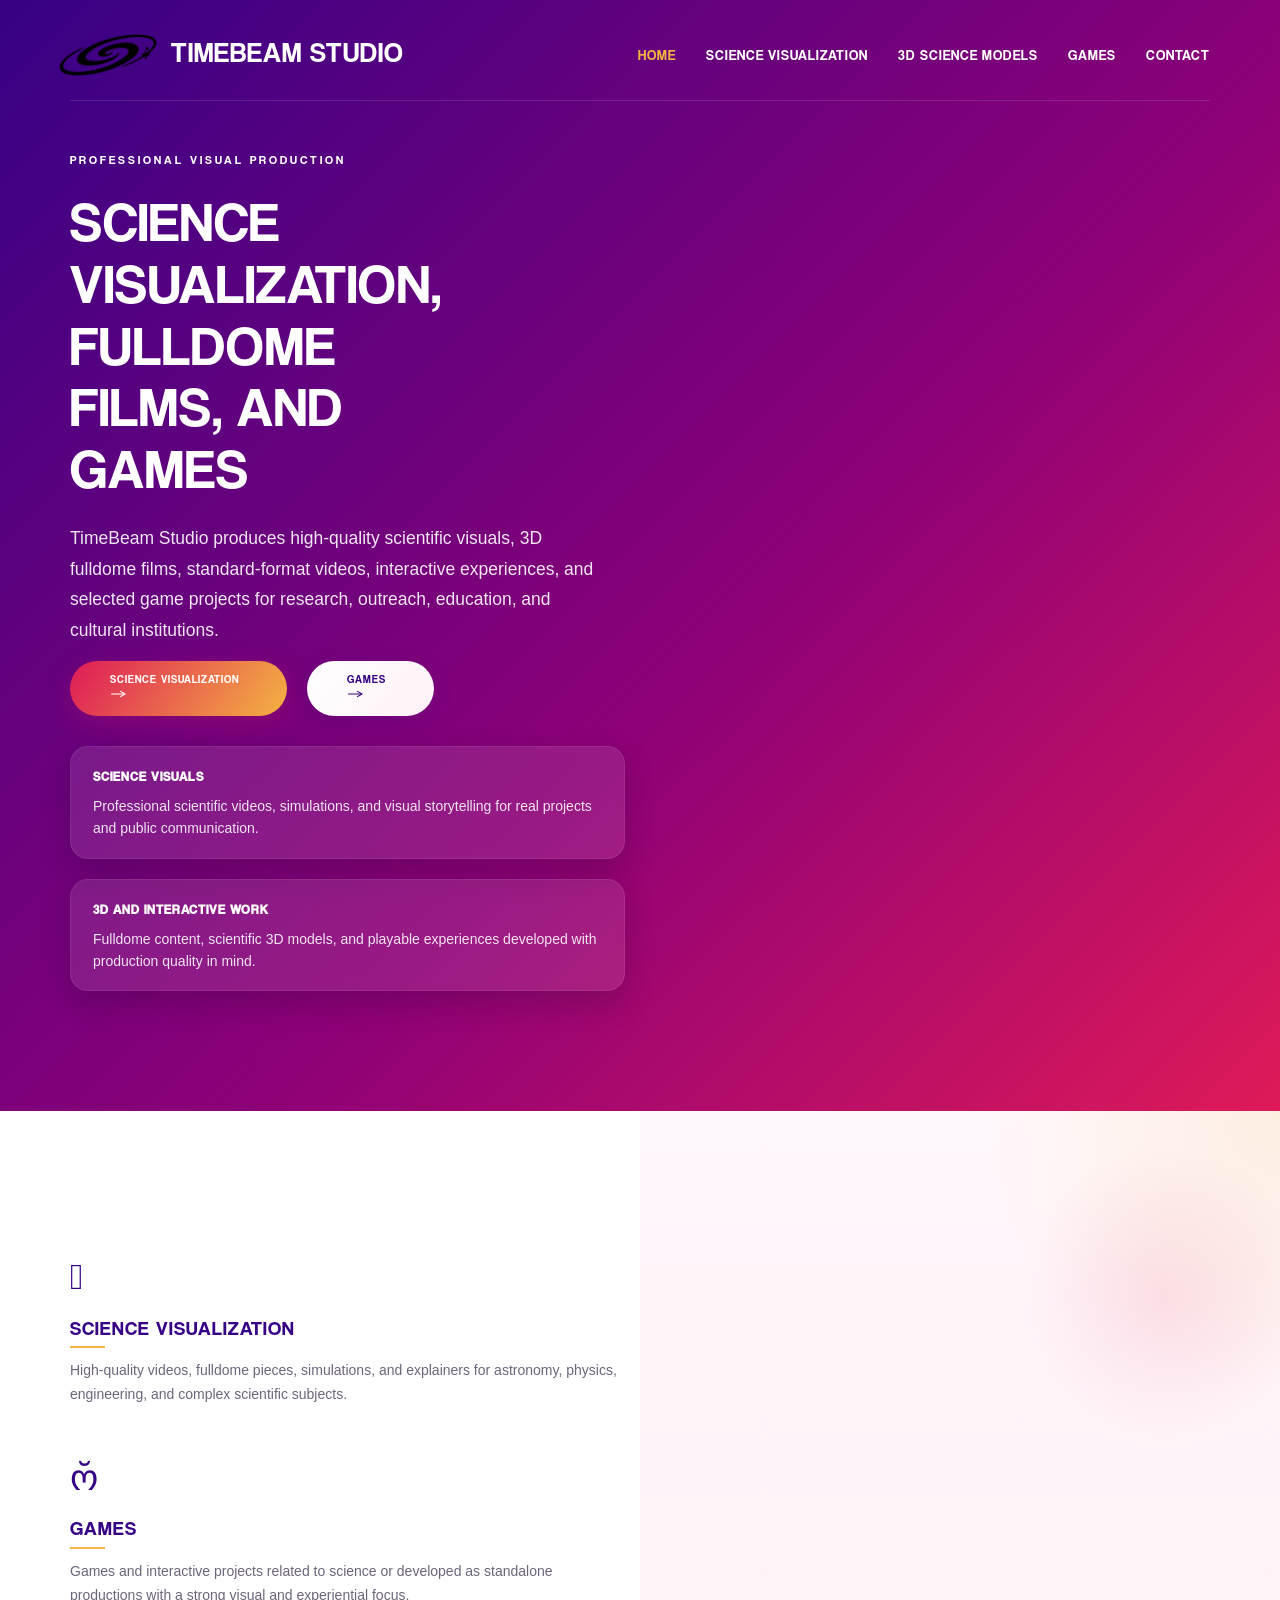
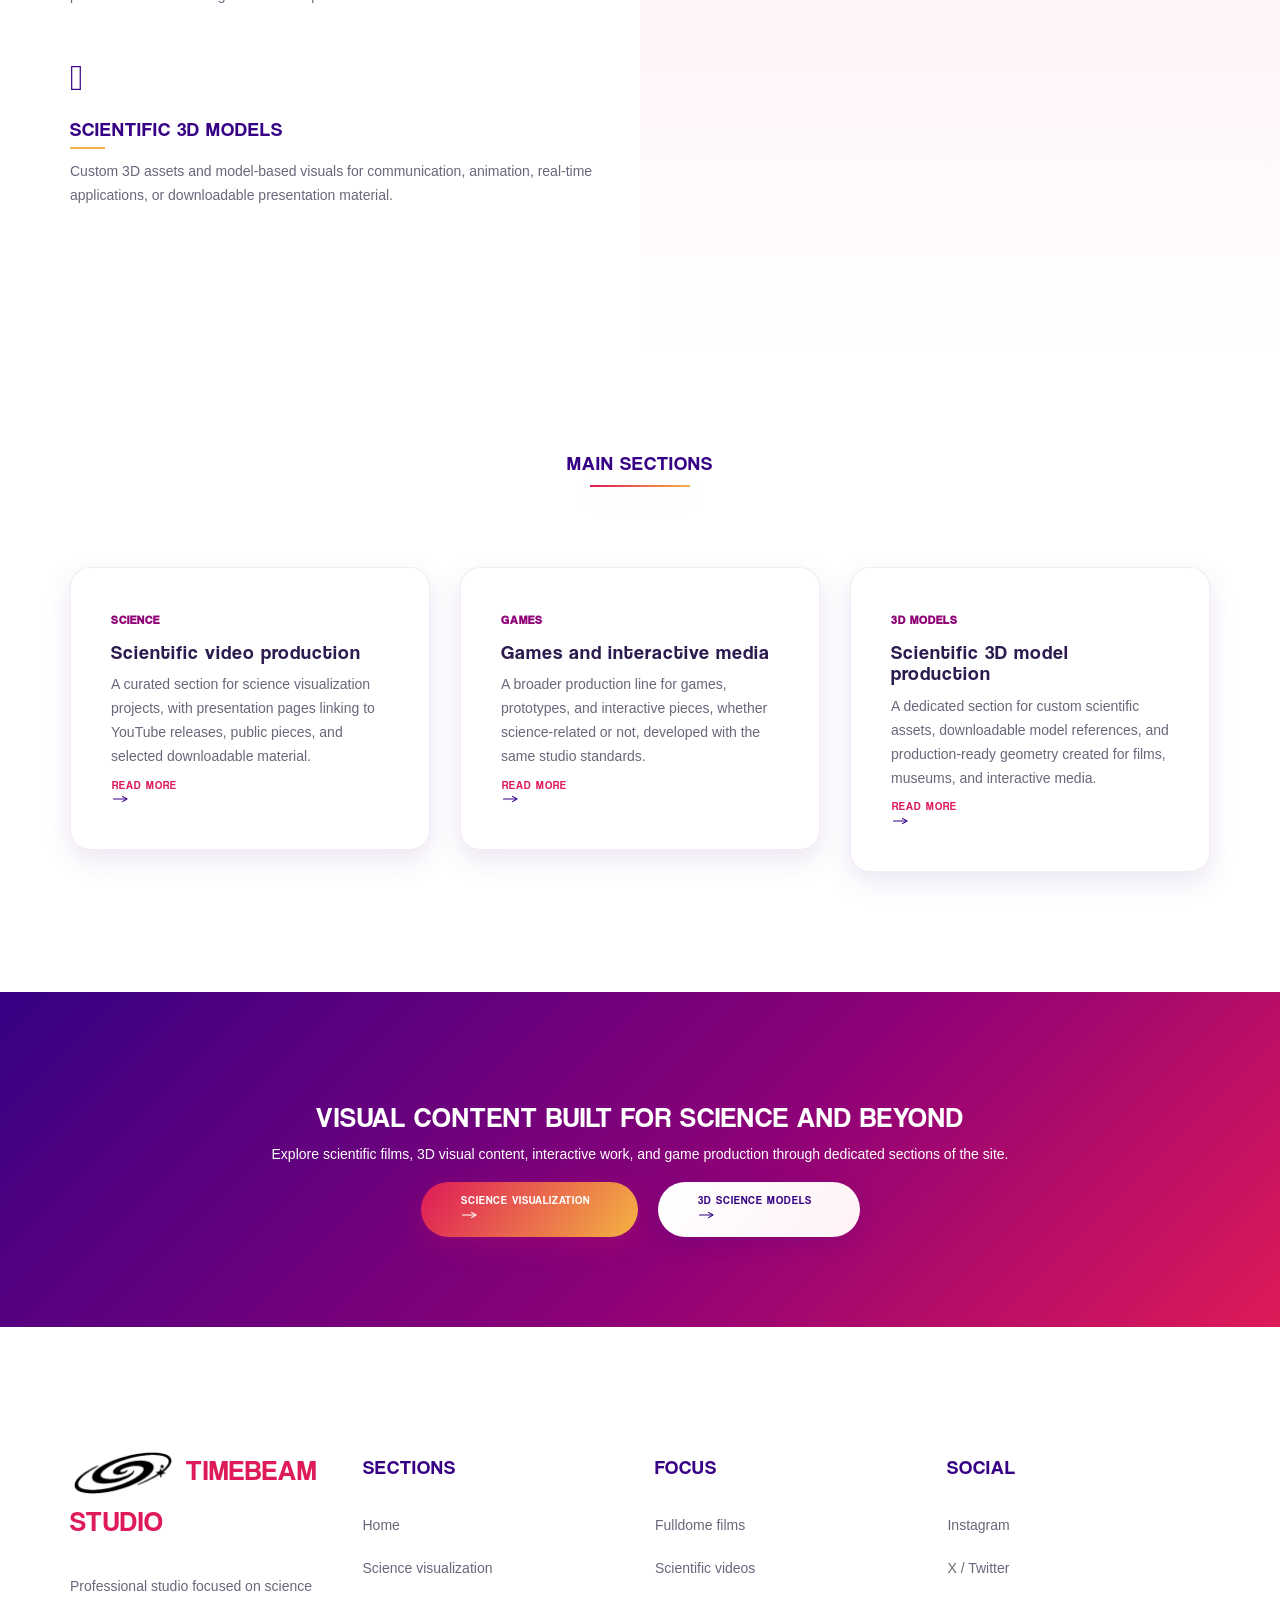
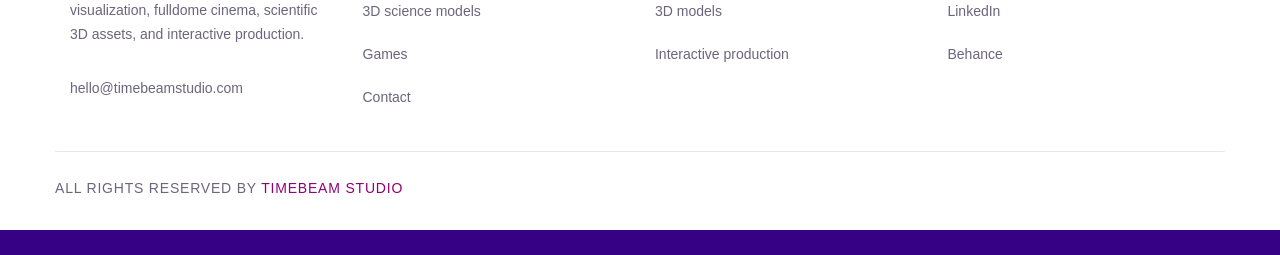
==== commit 3056916c: "Change color and more" ====
--- a/index.html
+++ b/index.html
@@ -27,7 +27,8 @@
             </button>
             <a class="navbar-brand" href="index.html">
               <span class="logo-wraper logo-white">
-                <img src="images/timebeam-icon-white-transparent.png" alt="">TimeBeam Studio
+                <img src="images/timebeam-icon.png" alt="">TimeBeam Studio
+
               </span>
             </a>
           </div>
@@ -36,6 +37,7 @@
             <ul class="nav navbar-nav navbar-right">
               <li class="active"><a href="index.html">Home <span class="sr-only">(current)</span></a></li>
               <li><a href="science-visualization.html">Science visualization</a></li>
+              <li><a href="science-models.html">3D science models</a></li>
               <li><a href="games.html">Games</a></li>
               <li><a href="contact.html">Contact</a></li>
             </ul>
@@ -49,21 +51,21 @@
           <div class="row home-hero-row">
             <div class="col-md-6">
               <div class="home-hero-copy">
-                <p class="home-kicker text-white"></p>
-                <h1 class="cta-heading text-white">Science Visualization and Games</h1>
-                <p class="text-white slider-para">.</p>
+                <p class="home-kicker text-white">Professional Visual Production</p>
+                <h1 class="cta-heading text-white">Science Visualization, Fulldome Films, and Games</h1>
+                <p class="text-white slider-para">TimeBeam Studio produces high-quality scientific visuals, 3D fulldome films, standard-format videos, interactive experiences, and selected game projects for research, outreach, education, and cultural institutions.</p>
                 <div class="cta-btn-group">
-                  <a class="btn btn-orange border-none btn-rounded-corner" href="science-visualization.html">Science visualization <span class="icon-on-button"><i class="ion-ios-arrow-thin-right"></i></span></a>
-                  <a class="btn btn-white border-none btn-rounded-corner" href="games.html">Games<span class="icon-on-button"><i class="ion-ios-arrow-thin-right"></i></span></a>
+                  <a class="btn btn-orange border-none btn-rounded-corner" href="science-visualization.html">Science visualization <span class="icon-on-button"><img src="images/arrow-right-light.svg" alt=""></span></a>
+                  <a class="btn btn-white border-none btn-rounded-corner" href="games.html">Games<span class="icon-on-button"><img src="images/arrow-right-dark.svg" alt=""></span></a>
                 </div>
                 <div class="home-hero-meta">
                   <div class="home-meta-card">
                     <strong>Science visuals</strong>
-                    <span>Data, simulations, and visual communication with a clear structure.</span>
+                    <span>Professional scientific videos, simulations, and visual storytelling for real projects and public communication.</span>
                   </div>
                   <div class="home-meta-card">
-                    <strong>Playable work</strong>
-                    <span>Interactive experiences, prototypes, and user-focused design.</span>
+                    <strong>3D and interactive work</strong>
+                    <span>Fulldome content, scientific 3D models, and playable experiences developed with production quality in mind.</span>
                   </div>
                 </div>
               </div>
@@ -85,21 +87,21 @@
               <div class="icon-wraper"><i class="ion-erlenmeyer-flask"></i></div>
               <div class="content">
                 <h4 class="bottom-line">Science visualization</h4>
-                <p>Visuals for astronomy, physics, data, and complex phenomena with clear storytelling and a consistent aesthetic.</p>
+                <p>High-quality videos, fulldome pieces, simulations, and explainers for astronomy, physics, engineering, and complex scientific subjects.</p>
               </div>
             </div>
             <div class="feature-wiget">
               <div class="icon-wraper"><i class="ion-ios-game-controller-b"></i></div>
               <div class="content">
                 <h4 class="bottom-line">Games</h4>
-                <p>Prototypes, interactive experiences, and playable pieces where visual design strengthens the mechanics.</p>
+                <p>Games and interactive projects related to science or developed as standalone productions with a strong visual and experiential focus.</p>
               </div>
             </div>
             <div class="feature-wiget">
-              <div class="icon-wraper"><i class="ion-chatboxes"></i></div>
-              <div class="content">
-                <h4 class="bottom-line">Direct contact</h4>
-                <p>A dedicated contact page, without mixing forms and calls to action into the homepage.</p>
+              <div class="icon-wraper"><i class="ion-cube"></i></div>
+              <div class="content">
+                <h4 class="bottom-line">Scientific 3D models</h4>
+                <p>Custom 3D assets and model-based visuals for communication, animation, real-time applications, or downloadable presentation material.</p>
               </div>
             </div>
           </div>
@@ -118,9 +120,9 @@
             <div class="card">
               <div class="card-block">
                 <p class="card-text"><small class="text-muted blog-category">science</small></p>
-                <h4 class="card-title">Scientific storytelling</h4>
-                <p class="card-text">Charts, simulations, data visualization, and pieces designed for outreach or research.</p>
-                <a href="science-visualization.html" class="btn btn-link">read more <span><i class="ion-ios-arrow-thin-right"></i></span></a>
+                <h4 class="card-title">Scientific video production</h4>
+                <p class="card-text">A curated section for science visualization projects, with presentation pages linking to YouTube releases, public pieces, and selected downloadable material.</p>
+                <a href="science-visualization.html" class="btn btn-link">read more <span class="icon-on-button"><img src="images/arrow-right-dark.svg" alt=""></span></a>
               </div>
             </div>
           </div>
@@ -128,19 +130,19 @@
             <div class="card">
               <div class="card-block">
                 <p class="card-text"><small class="text-muted blog-category">games</small></p>
-                <h4 class="card-title">Playable experiences</h4>
-                <p class="card-text">Interactive projects focused on interface, atmosphere, visual rhythm, and user experience.</p>
-                <a href="games.html" class="btn btn-link">read more <span><i class="ion-ios-arrow-thin-right"></i></span></a>
+                <h4 class="card-title">Games and interactive media</h4>
+                <p class="card-text">A broader production line for games, prototypes, and interactive pieces, whether science-related or not, developed with the same studio standards.</p>
+                <a href="games.html" class="btn btn-link">read more <span class="icon-on-button"><img src="images/arrow-right-dark.svg" alt=""></span></a>
               </div>
             </div>
           </div>
           <div class="col-md-4 home-card-column">
             <div class="card">
               <div class="card-block">
-                <p class="card-text"><small class="text-muted blog-category">contact</small></p>
-                <h4 class="card-title">Start a project</h4>
-                <p class="card-text">A direct channel for collaborations, visual commissions, demos, or development proposals.</p>
-                <a href="contact.html" class="btn btn-link">read more <span><i class="ion-ios-arrow-thin-right"></i></span></a>
+                <p class="card-text"><small class="text-muted blog-category">3d models</small></p>
+                <h4 class="card-title">Scientific 3D model production</h4>
+                <p class="card-text">A dedicated section for custom scientific assets, downloadable model references, and production-ready geometry created for films, museums, and interactive media.</p>
+                <a href="science-models.html" class="btn btn-link">read more <span class="icon-on-button"><img src="images/arrow-right-dark.svg" alt=""></span></a>
               </div>
             </div>
           </div>
@@ -152,11 +154,11 @@
       <div class="container">
         <div class="row">
           <div class="col-md-12 text-center">
-            <h3 class="cta-heading text-white">New structure, same look</h3>
-            <p class="text-white">Home, Science Visualization, Games, and Contact as independent sections.</p>
+            <h3 class="cta-heading text-white">Visual content built for science and beyond</h3>
+            <p class="text-white">Explore scientific films, 3D visual content, interactive work, and game production through dedicated sections of the site.</p>
             <div class="cta-btn-group">
-              <a class="btn btn-orange border-none btn-rounded-corner" href="science-visualization.html">Science visualization <span class="icon-on-button"><i class="ion-ios-arrow-thin-right"></i></span></a>
-              <a class="btn btn-white gradient-white border-none btn-rounded-corner" href="games.html">Games<span class="icon-on-button"><i class="ion-ios-arrow-thin-right"></i></span></a>
+              <a class="btn btn-orange border-none btn-rounded-corner" href="science-visualization.html">Science visualization <span class="icon-on-button"><img src="images/arrow-right-light.svg" alt=""></span></a>
+              <a class="btn btn-white gradient-white border-none btn-rounded-corner" href="science-models.html">3D science models<span class="icon-on-button"><img src="images/arrow-right-dark.svg" alt=""></span></a>
             </div>
           </div>
         </div>
@@ -172,9 +174,8 @@
                 <img src="images/timebeam-icon.png" alt="">TimeBeam Studio
               </div>
               <div class="content">
-                <p class="margin-bottom-30 margin-top-30">A multi-page website built on the same visual language as the original template.</p>
-                <p>+34 600 000 000</p>
-                <p>hello@example.com</p>
+                <p class="margin-bottom-30 margin-top-30">Professional studio focused on science visualization, fulldome cinema, scientific 3D assets, and interactive production.</p>
+                <p>hello@timebeamstudio.com</p>
               </div>
             </div>
           </div>
@@ -186,6 +187,7 @@
                   <div class="list-group">
                     <a href="index.html" class="list-group-item">Home</a>
                     <a href="science-visualization.html" class="list-group-item">Science visualization</a>
+                    <a href="science-models.html" class="list-group-item">3D science models</a>
                     <a href="games.html" class="list-group-item">Games</a>
                     <a href="contact.html" class="list-group-item">Contact</a>
                   </div>
@@ -195,10 +197,10 @@
                 <div class="footer-list-wiget">
                   <h4>Focus</h4>
                   <div class="list-group">
-                    <a href="science-visualization.html" class="list-group-item">Data visuals</a>
-                    <a href="science-visualization.html" class="list-group-item">Simulations</a>
-                    <a href="games.html" class="list-group-item">Interactive demos</a>
-                    <a href="games.html" class="list-group-item">Playable prototypes</a>
+                    <a href="science-visualization.html" class="list-group-item">Fulldome films</a>
+                    <a href="science-visualization.html" class="list-group-item">Scientific videos</a>
+                    <a href="science-models.html" class="list-group-item">3D models</a>
+                    <a href="games.html" class="list-group-item">Interactive production</a>
                   </div>
                 </div>
               </div>
@@ -224,7 +226,7 @@
       <div class="footer-end-line"></div>
     </footer>
 
-    <div id="scroll-top-div" class="scroll-top-div"><div class="scroll-top-icon-container"><i class="ion-ios-arrow-thin-up"></i></div></div>
+    <div id="scroll-top-div" class="scroll-top-div"><div class="scroll-top-icon-container"><img src="images/arrow-up-light.svg" alt=""></div></div>
 
     <script src="js/jquery.min.js"></script>
     <script src="js/bootstrap.min.js"></script>
--- a/css/style.css
+++ b/css/style.css
@@ -96,9 +96,10 @@
 	margin-left: 8px;
 }
 
-.icon-on-button i{
-	font-size: 18px;
-	vertical-align: middle;
+.icon-on-button img{
+	width: 18px;
+	height: 18px;
+	display: block;
 }
 
 /**************************************** NAVBAR ****************************************/
@@ -816,9 +817,10 @@
 	text-decoration: none;
 }
 
-.btn-link i{
-	font-size: 18px;
-	vertical-align: middle;
+.btn-link img{
+	width: 18px;
+	height: 18px;
+	display: block;
 }
 
 .bg-transparent{
@@ -914,11 +916,11 @@
 	box-shadow: 0px 10px 24px rgba(54, 1, 133, 0.22);
 }
 
-.scroll-top-icon-container i{
-	display: table-cell;
-	vertical-align: middle;
-	text-align: center;
-	font-size: 28px;
+.scroll-top-icon-container img{
+	width: 18px;
+	height: 18px;
+	display: block;
+	margin: 13px auto 0;
 }
 
 /**************************************** MOBILE ****************************************/
@@ -1114,4 +1116,4 @@
 .home-slider .owl-next{
 	position: absolute;
 	right: 0;
-}+}
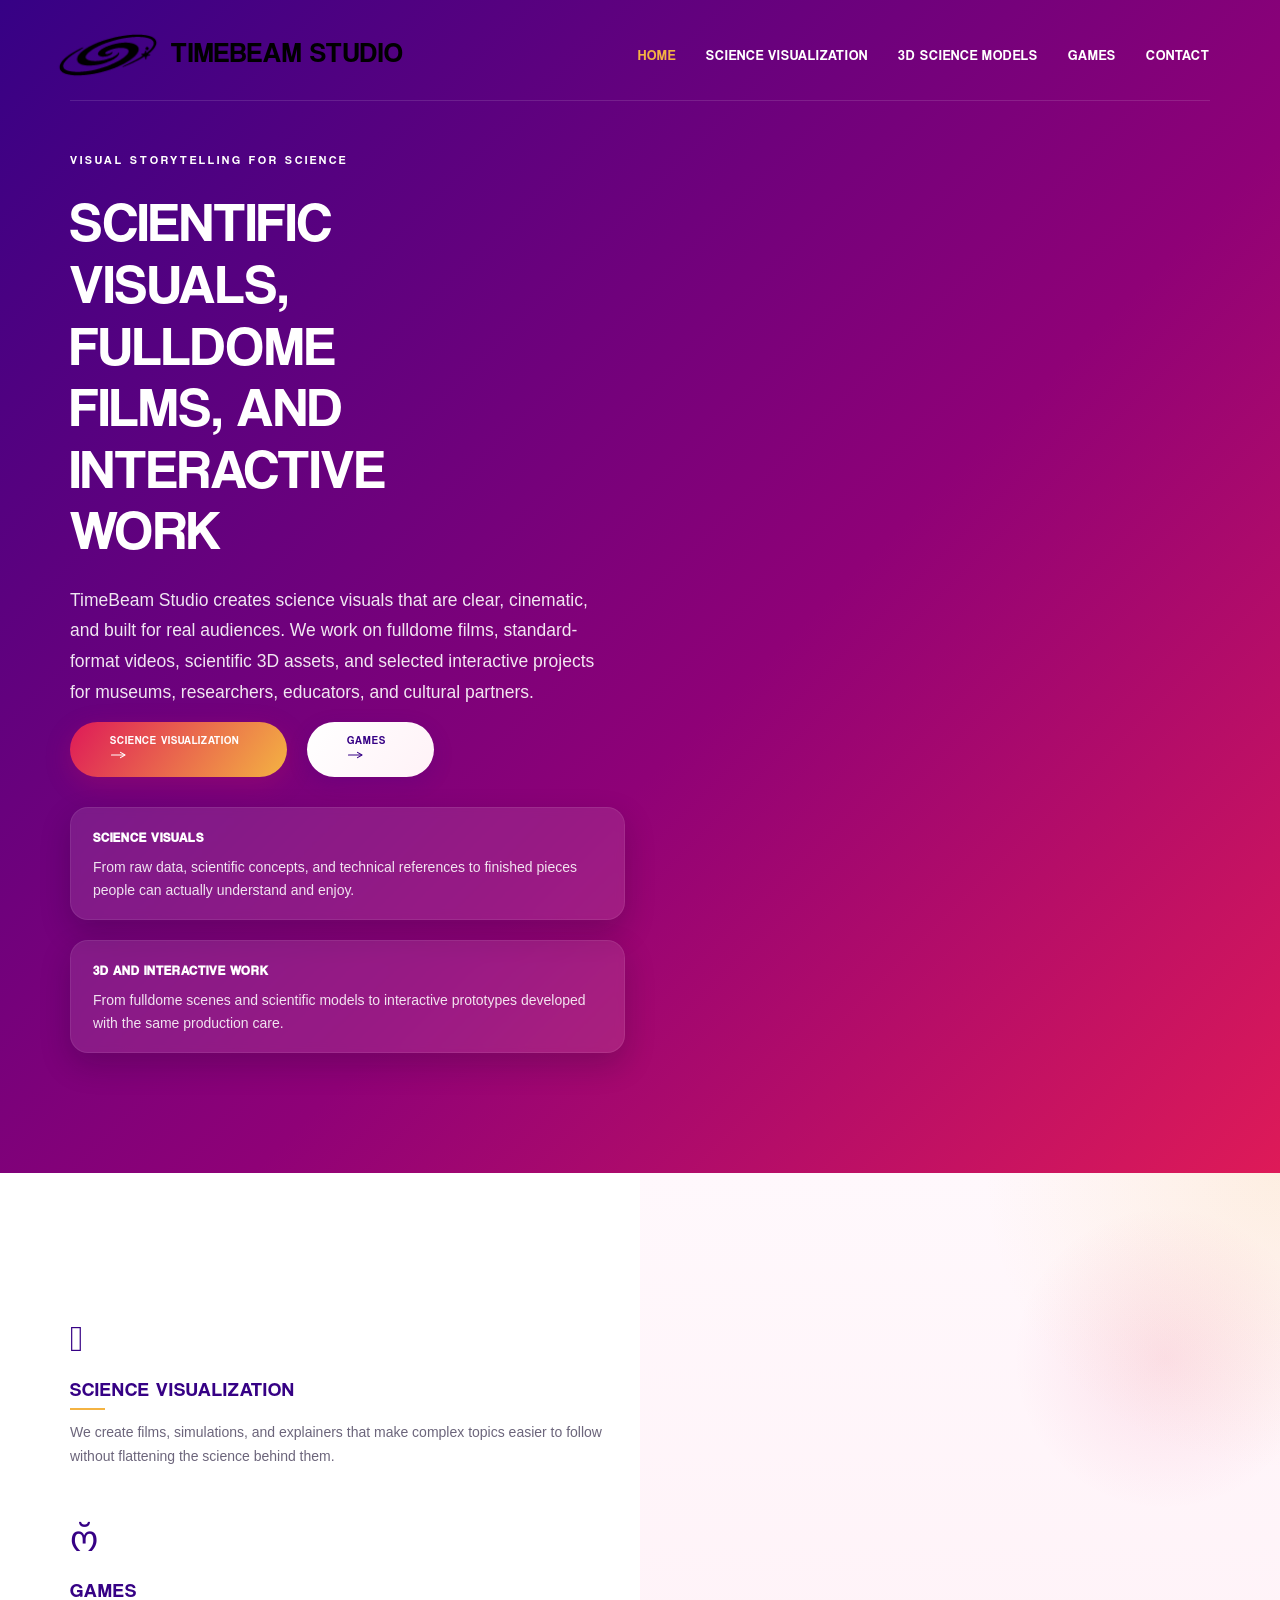
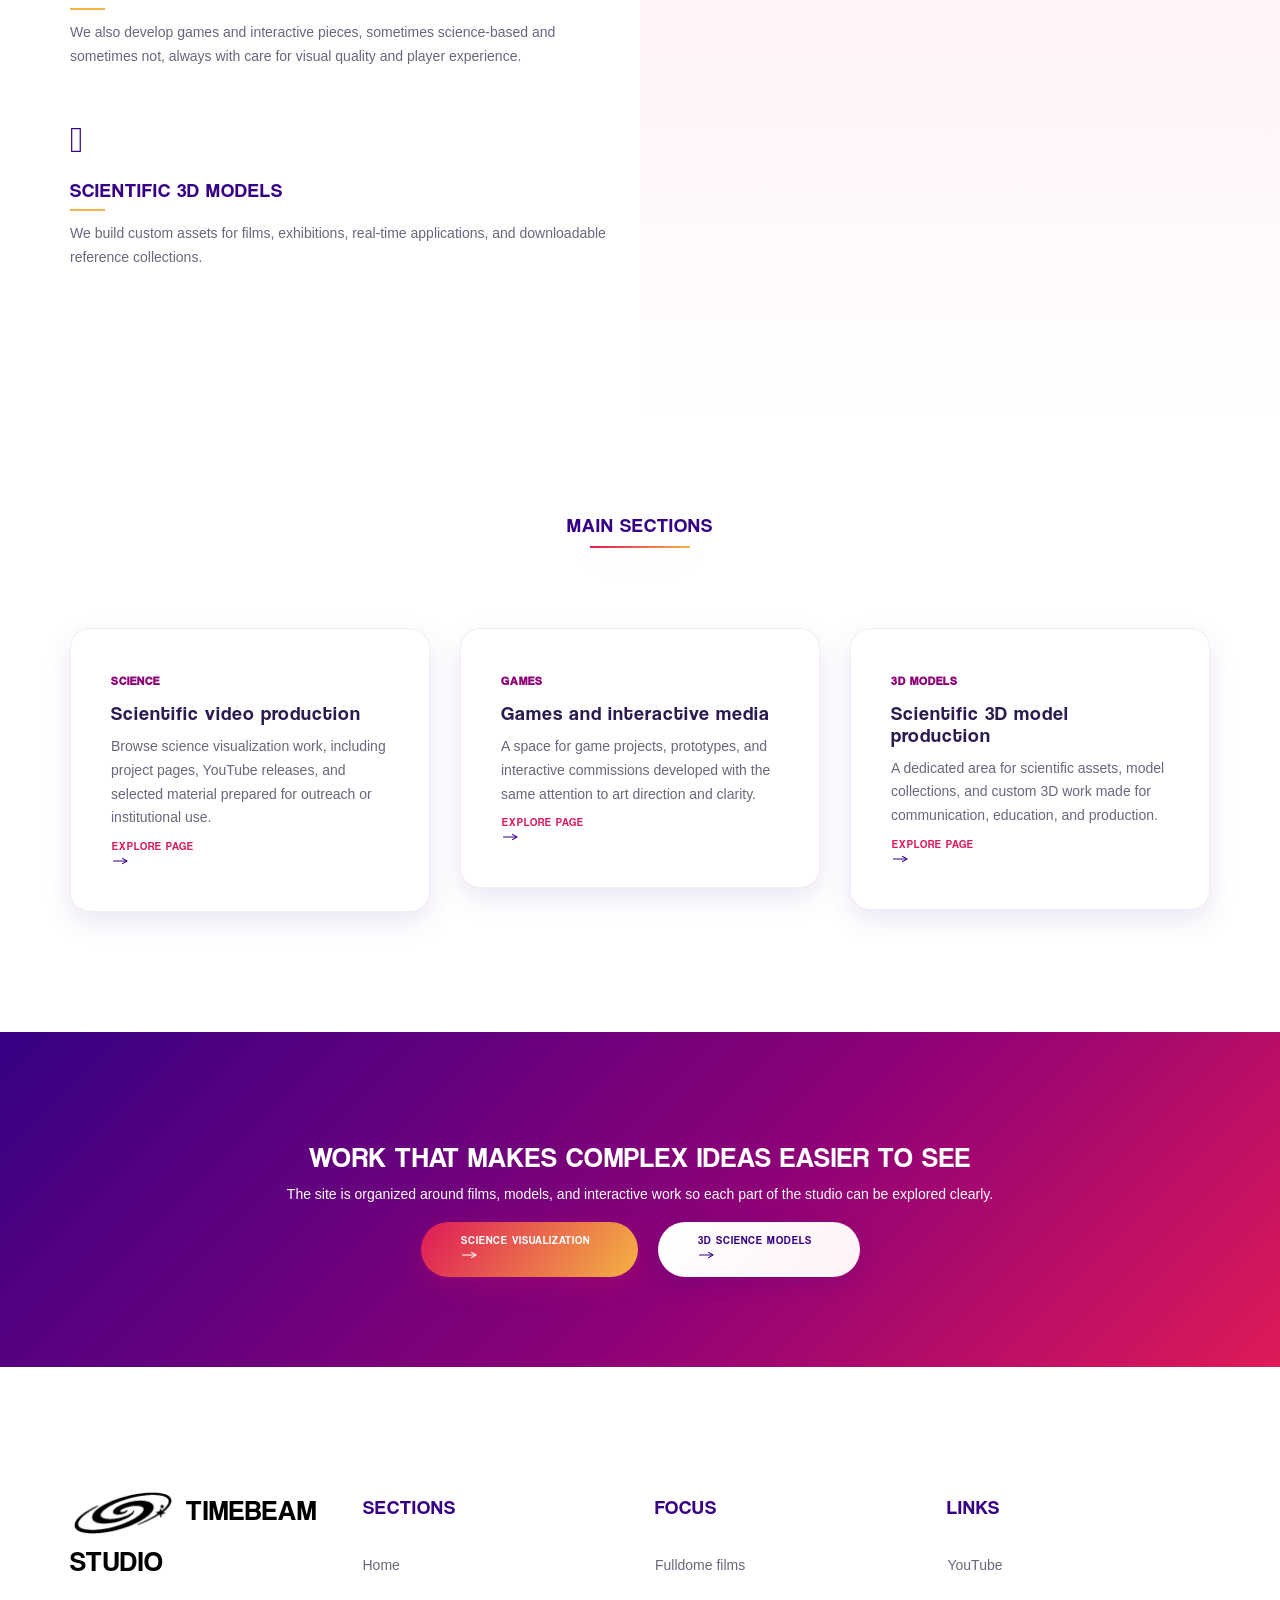
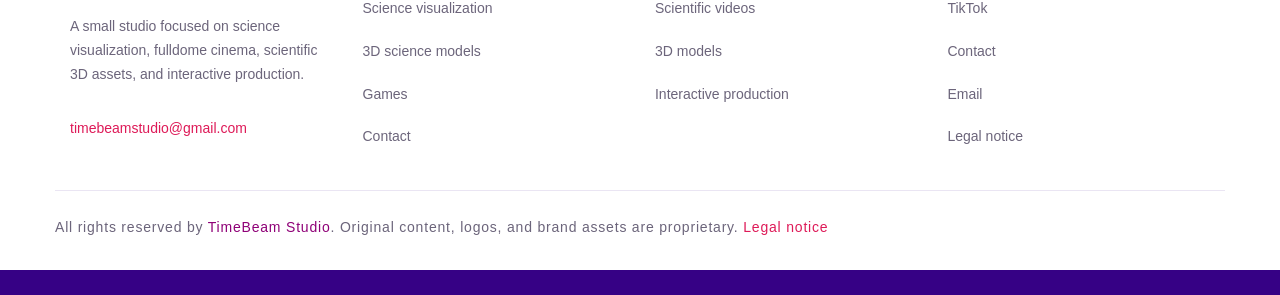
==== commit 5de192a0: "Add the gmail, tik tok and also the licence." ====
--- a/index.html
+++ b/index.html
@@ -26,7 +26,7 @@
               <span class="icon-bar"></span>
             </button>
             <a class="navbar-brand" href="index.html">
-              <span class="logo-wraper logo-white">
+              <span class="logo-wraper logo-black">
                 <img src="images/timebeam-icon.png" alt="">TimeBeam Studio
 
               </span>
@@ -51,9 +51,9 @@
           <div class="row home-hero-row">
             <div class="col-md-6">
               <div class="home-hero-copy">
-                <p class="home-kicker text-white">Professional Visual Production</p>
-                <h1 class="cta-heading text-white">Science Visualization, Fulldome Films, and Games</h1>
-                <p class="text-white slider-para">TimeBeam Studio produces high-quality scientific visuals, 3D fulldome films, standard-format videos, interactive experiences, and selected game projects for research, outreach, education, and cultural institutions.</p>
+                <p class="home-kicker text-white">Visual Storytelling for Science</p>
+                <h1 class="cta-heading text-white">Scientific visuals, fulldome films, and interactive work</h1>
+                <p class="text-white slider-para">TimeBeam Studio creates science visuals that are clear, cinematic, and built for real audiences. We work on fulldome films, standard-format videos, scientific 3D assets, and selected interactive projects for museums, researchers, educators, and cultural partners.</p>
                 <div class="cta-btn-group">
                   <a class="btn btn-orange border-none btn-rounded-corner" href="science-visualization.html">Science visualization <span class="icon-on-button"><img src="images/arrow-right-light.svg" alt=""></span></a>
                   <a class="btn btn-white border-none btn-rounded-corner" href="games.html">Games<span class="icon-on-button"><img src="images/arrow-right-dark.svg" alt=""></span></a>
@@ -61,11 +61,11 @@
                 <div class="home-hero-meta">
                   <div class="home-meta-card">
                     <strong>Science visuals</strong>
-                    <span>Professional scientific videos, simulations, and visual storytelling for real projects and public communication.</span>
+                    <span>From raw data, scientific concepts, and technical references to finished pieces people can actually understand and enjoy.</span>
                   </div>
                   <div class="home-meta-card">
                     <strong>3D and interactive work</strong>
-                    <span>Fulldome content, scientific 3D models, and playable experiences developed with production quality in mind.</span>
+                    <span>From fulldome scenes and scientific models to interactive prototypes developed with the same production care.</span>
                   </div>
                 </div>
               </div>
@@ -87,21 +87,21 @@
               <div class="icon-wraper"><i class="ion-erlenmeyer-flask"></i></div>
               <div class="content">
                 <h4 class="bottom-line">Science visualization</h4>
-                <p>High-quality videos, fulldome pieces, simulations, and explainers for astronomy, physics, engineering, and complex scientific subjects.</p>
+                <p>We create films, simulations, and explainers that make complex topics easier to follow without flattening the science behind them.</p>
               </div>
             </div>
             <div class="feature-wiget">
               <div class="icon-wraper"><i class="ion-ios-game-controller-b"></i></div>
               <div class="content">
                 <h4 class="bottom-line">Games</h4>
-                <p>Games and interactive projects related to science or developed as standalone productions with a strong visual and experiential focus.</p>
+                <p>We also develop games and interactive pieces, sometimes science-based and sometimes not, always with care for visual quality and player experience.</p>
               </div>
             </div>
             <div class="feature-wiget">
               <div class="icon-wraper"><i class="ion-cube"></i></div>
               <div class="content">
                 <h4 class="bottom-line">Scientific 3D models</h4>
-                <p>Custom 3D assets and model-based visuals for communication, animation, real-time applications, or downloadable presentation material.</p>
+                <p>We build custom assets for films, exhibitions, real-time applications, and downloadable reference collections.</p>
               </div>
             </div>
           </div>
@@ -121,8 +121,8 @@
               <div class="card-block">
                 <p class="card-text"><small class="text-muted blog-category">science</small></p>
                 <h4 class="card-title">Scientific video production</h4>
-                <p class="card-text">A curated section for science visualization projects, with presentation pages linking to YouTube releases, public pieces, and selected downloadable material.</p>
-                <a href="science-visualization.html" class="btn btn-link">read more <span class="icon-on-button"><img src="images/arrow-right-dark.svg" alt=""></span></a>
+                <p class="card-text">Browse science visualization work, including project pages, YouTube releases, and selected material prepared for outreach or institutional use.</p>
+                <a href="science-visualization.html" class="btn btn-link">explore page <span class="icon-on-button"><img src="images/arrow-right-dark.svg" alt=""></span></a>
               </div>
             </div>
           </div>
@@ -131,8 +131,8 @@
               <div class="card-block">
                 <p class="card-text"><small class="text-muted blog-category">games</small></p>
                 <h4 class="card-title">Games and interactive media</h4>
-                <p class="card-text">A broader production line for games, prototypes, and interactive pieces, whether science-related or not, developed with the same studio standards.</p>
-                <a href="games.html" class="btn btn-link">read more <span class="icon-on-button"><img src="images/arrow-right-dark.svg" alt=""></span></a>
+                <p class="card-text">A space for game projects, prototypes, and interactive commissions developed with the same attention to art direction and clarity.</p>
+                <a href="games.html" class="btn btn-link">explore page <span class="icon-on-button"><img src="images/arrow-right-dark.svg" alt=""></span></a>
               </div>
             </div>
           </div>
@@ -141,8 +141,8 @@
               <div class="card-block">
                 <p class="card-text"><small class="text-muted blog-category">3d models</small></p>
                 <h4 class="card-title">Scientific 3D model production</h4>
-                <p class="card-text">A dedicated section for custom scientific assets, downloadable model references, and production-ready geometry created for films, museums, and interactive media.</p>
-                <a href="science-models.html" class="btn btn-link">read more <span class="icon-on-button"><img src="images/arrow-right-dark.svg" alt=""></span></a>
+                <p class="card-text">A dedicated area for scientific assets, model collections, and custom 3D work made for communication, education, and production.</p>
+                <a href="science-models.html" class="btn btn-link">explore page <span class="icon-on-button"><img src="images/arrow-right-dark.svg" alt=""></span></a>
               </div>
             </div>
           </div>
@@ -154,8 +154,8 @@
       <div class="container">
         <div class="row">
           <div class="col-md-12 text-center">
-            <h3 class="cta-heading text-white">Visual content built for science and beyond</h3>
-            <p class="text-white">Explore scientific films, 3D visual content, interactive work, and game production through dedicated sections of the site.</p>
+            <h3 class="cta-heading text-white">Work that makes complex ideas easier to see</h3>
+            <p class="text-white">The site is organized around films, models, and interactive work so each part of the studio can be explored clearly.</p>
             <div class="cta-btn-group">
               <a class="btn btn-orange border-none btn-rounded-corner" href="science-visualization.html">Science visualization <span class="icon-on-button"><img src="images/arrow-right-light.svg" alt=""></span></a>
               <a class="btn btn-white gradient-white border-none btn-rounded-corner" href="science-models.html">3D science models<span class="icon-on-button"><img src="images/arrow-right-dark.svg" alt=""></span></a>
@@ -170,12 +170,12 @@
         <div class="row">
           <div class="col-md-3">
             <div class="footer-left-content">
-              <div class="logo-colored">
+              <div class="logo-black">
                 <img src="images/timebeam-icon.png" alt="">TimeBeam Studio
               </div>
               <div class="content">
-                <p class="margin-bottom-30 margin-top-30">Professional studio focused on science visualization, fulldome cinema, scientific 3D assets, and interactive production.</p>
-                <p>hello@timebeamstudio.com</p>
+                <p class="margin-bottom-30 margin-top-30">A small studio focused on science visualization, fulldome cinema, scientific 3D assets, and interactive production.</p>
+                <p><a href="mailto:timebeamstudio@gmail.com">timebeamstudio@gmail.com</a></p>
               </div>
             </div>
           </div>
@@ -206,12 +206,13 @@
               </div>
               <div class="col-md-4 col-sm-6">
                 <div class="footer-list-wiget">
-                  <h4>Social</h4>
+                  <h4>Links</h4>
                   <div class="list-group">
-                    <a href="#" class="list-group-item">Instagram</a>
-                    <a href="#" class="list-group-item">X / Twitter</a>
-                    <a href="#" class="list-group-item">LinkedIn</a>
-                    <a href="#" class="list-group-item">Behance</a>
+                    <a href="https://www.youtube.com/@TimeBeamStudio" class="list-group-item" target="_blank" rel="noopener noreferrer">YouTube</a>
+                    <a href="https://www.tiktok.com/@timebeam.studio" class="list-group-item" target="_blank" rel="noopener noreferrer">TikTok</a>
+                    <a href="contact.html" class="list-group-item">Contact</a>
+                    <a href="mailto:timebeamstudio@gmail.com" class="list-group-item">Email</a>
+                    <a href="legal-notice.html" class="list-group-item">Legal notice</a>
                   </div>
                 </div>
               </div>
@@ -219,7 +220,7 @@
           </div>
           <hr class="footer-divider">
           <div class="copyright-cta">
-            <p class="text-uppercase">All rights reserved by <span class="span text-violat">TimeBeam Studio</span></p>
+            <p>All rights reserved by <span class="span text-violat">TimeBeam Studio</span>. Original content, logos, and brand assets are proprietary. <a href="legal-notice.html">Legal notice</a></p>
           </div>
         </div>
       </div>
--- a/css/style.css
+++ b/css/style.css
@@ -341,6 +341,37 @@
 		radial-gradient(circle at top right, rgba(244,179,66,0.14), transparent 28%),
 		radial-gradient(circle at 82% 22%, rgba(222,26,88,0.10), transparent 18%),
 		linear-gradient(180deg, #fff8fc 0%, #fff3f8 55%, #ffffff 100%);
+}
+
+.development-panel{
+	background: rgba(255, 255, 255, 0.94);
+	border: 1px solid rgba(17, 17, 17, 0.08);
+	border-radius: 28px;
+	box-shadow: 0 24px 60px rgba(17, 17, 17, 0.08);
+	margin: 0 auto;
+	max-width: 760px;
+	padding: 48px 42px;
+	text-align: center;
+}
+
+.development-panel .icon-wraper{
+	margin: 0 auto 24px;
+}
+
+.development-panel h3{
+	margin-bottom: 16px;
+}
+
+.development-panel p{
+	margin: 0 auto 14px;
+	max-width: 620px;
+}
+
+.development-note{
+	color: var(--tb-hot);
+	font-size: 14px;
+	letter-spacing: 1px;
+	text-transform: uppercase;
 }
 
 .home-card-column{
@@ -584,7 +615,8 @@
 }
 
 .logo-colored,
-.logo-white{
+.logo-white,
+.logo-black{
 	display: inline-block;
 	font-size: 28px;
 	font-weight: 400;
@@ -594,7 +626,8 @@
 }
 
 .logo-colored img,
-.logo-white img{
+.logo-white img,
+.logo-black img{
 	display: inline-block;
 	text-transform: uppercase;
 	max-height: 50px;
@@ -609,6 +642,10 @@
 	color: var(--tb-hot);
 }
 
+.logo-black{
+	color: #000;
+}
+
 .footer-left-content{
 	margin-bottom: 50px;
 }
@@ -619,6 +656,15 @@
 
 .footer-left-content .content p{
 	color: var(--tb-text);
+}
+
+.footer-left-content .content a{
+	color: var(--tb-hot);
+}
+
+.footer-left-content .content a:hover{
+	color: var(--tb-mid);
+	text-decoration: none;
 }
 
 .footer-list-wiget .list-group{
@@ -633,6 +679,15 @@
 	margin-bottom: 0;
 	color: var(--tb-text);
 	letter-spacing: 0.8px;
+}
+
+.copyright-cta a{
+	color: var(--tb-hot);
+}
+
+.copyright-cta a:hover{
+	color: var(--tb-mid);
+	text-decoration: none;
 }
 
 .padding-top-120{
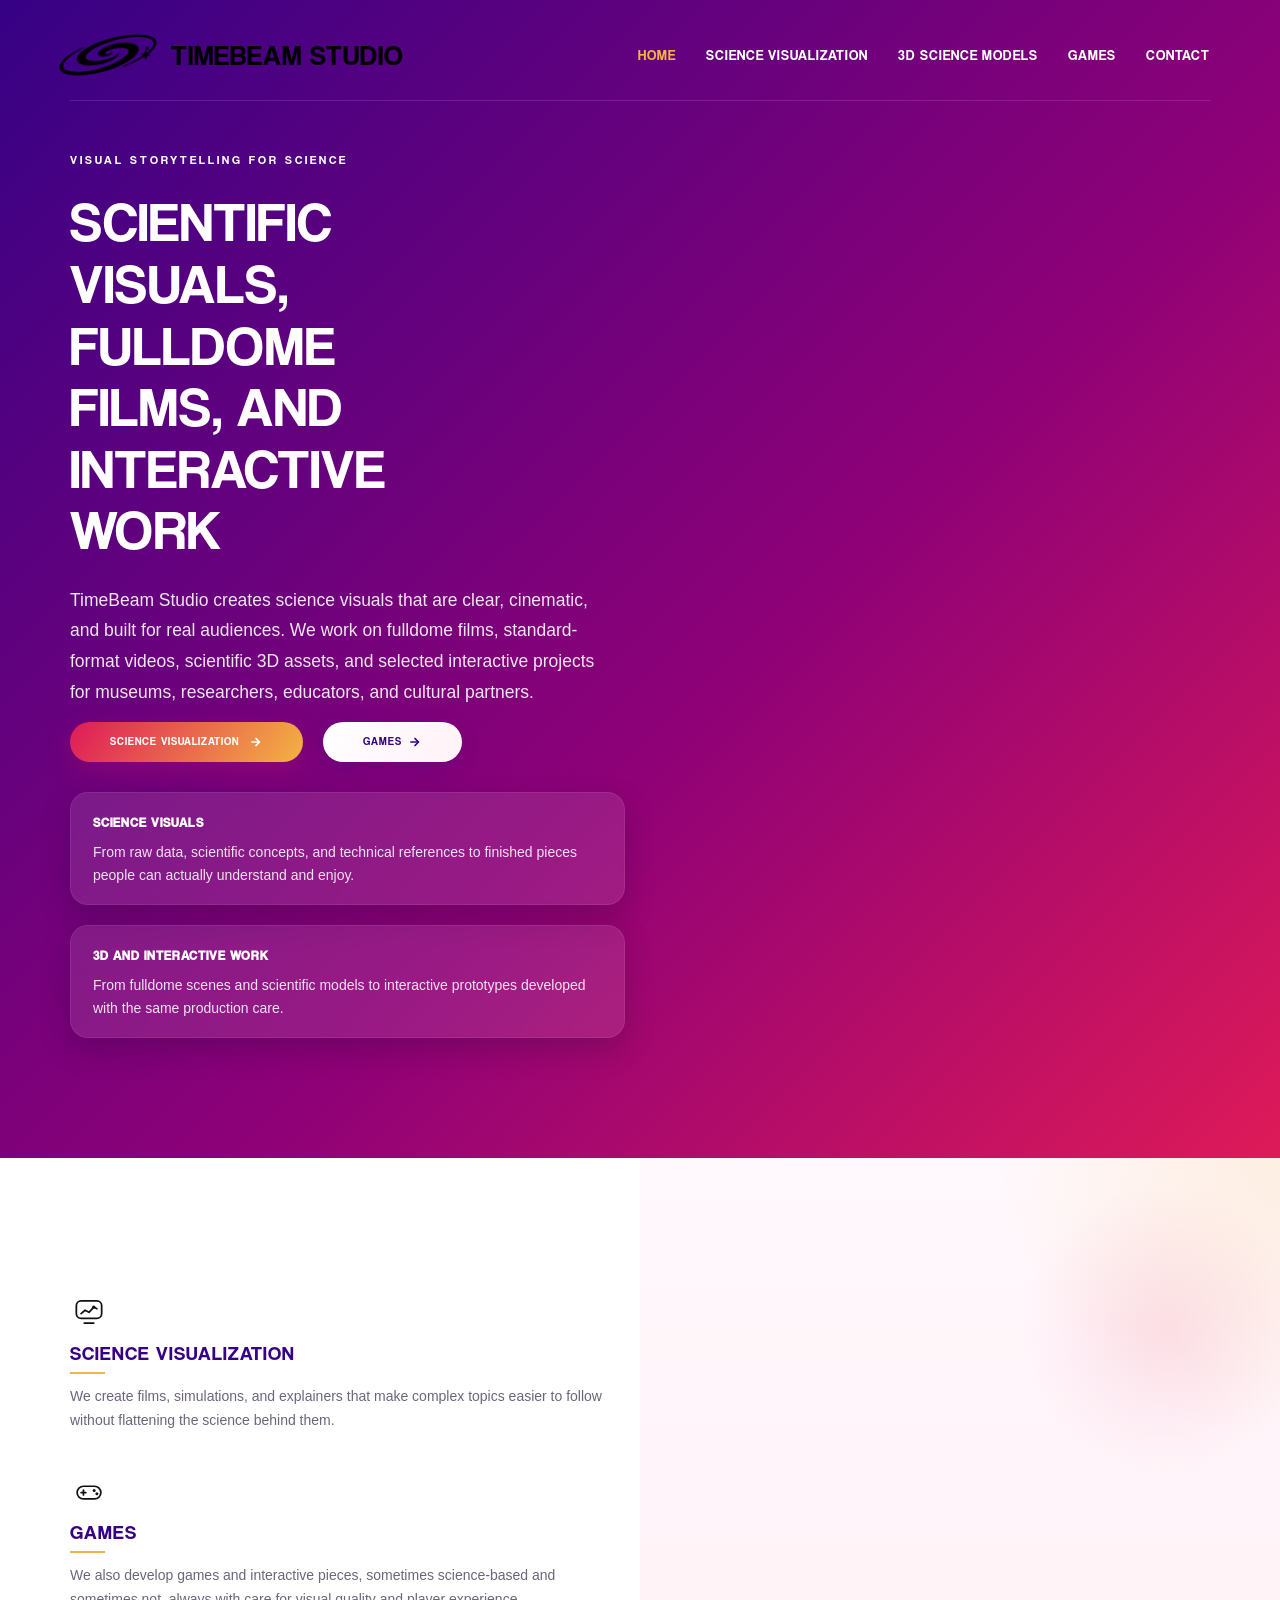
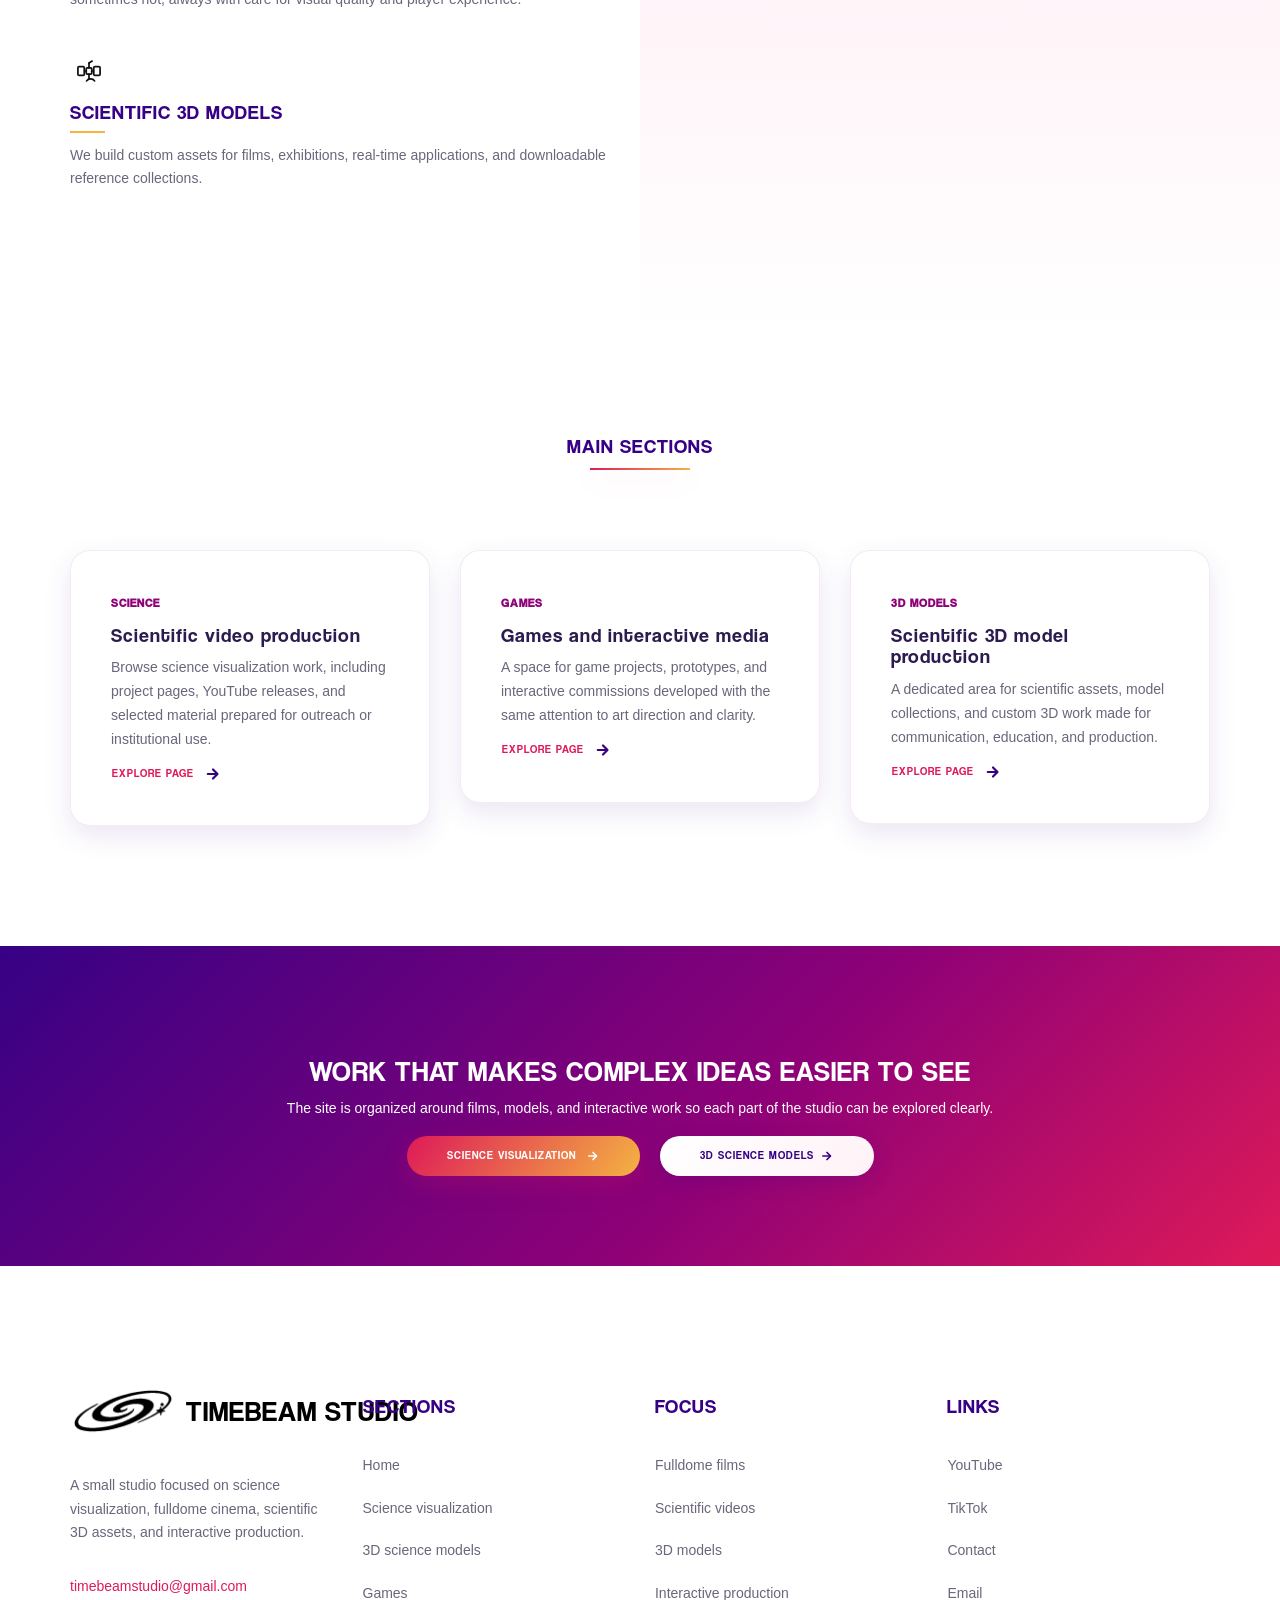
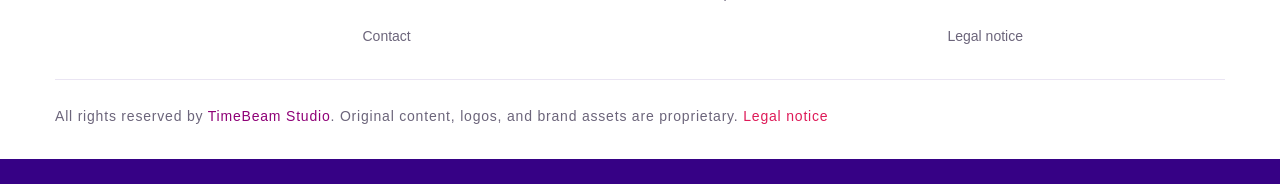
==== commit a09619c1: "Change in icons" ====
--- a/index.html
+++ b/index.html
@@ -84,21 +84,21 @@
         <div class="row">
           <div class="col-md-6">
             <div class="feature-wiget">
-              <div class="icon-wraper"><i class="ion-erlenmeyer-flask"></i></div>
+              <div class="icon-wraper"><img src="images/icon-science-visualization.svg" alt=""></div>
               <div class="content">
                 <h4 class="bottom-line">Science visualization</h4>
                 <p>We create films, simulations, and explainers that make complex topics easier to follow without flattening the science behind them.</p>
               </div>
             </div>
             <div class="feature-wiget">
-              <div class="icon-wraper"><i class="ion-ios-game-controller-b"></i></div>
+              <div class="icon-wraper"><img src="images/icon-games-minimal.svg" alt=""></div>
               <div class="content">
                 <h4 class="bottom-line">Games</h4>
                 <p>We also develop games and interactive pieces, sometimes science-based and sometimes not, always with care for visual quality and player experience.</p>
               </div>
             </div>
             <div class="feature-wiget">
-              <div class="icon-wraper"><i class="ion-cube"></i></div>
+              <div class="icon-wraper"><img src="images/icon-science-models.svg" alt=""></div>
               <div class="content">
                 <h4 class="bottom-line">Scientific 3D models</h4>
                 <p>We build custom assets for films, exhibitions, real-time applications, and downloadable reference collections.</p>
--- a/css/style.css
+++ b/css/style.css
@@ -93,12 +93,14 @@
 }
 
 .icon-on-button{
-	margin-left: 8px;
+	display: inline-flex;
+	margin-left: 6px;
+	vertical-align: middle;
 }
 
 .icon-on-button img{
-	width: 18px;
-	height: 18px;
+	width: 14px;
+	height: 14px;
 	display: block;
 }
 
@@ -374,6 +376,343 @@
 	text-transform: uppercase;
 }
 
+.science-archive-intro{
+	background: rgba(255, 255, 255, 0.94);
+	border: 1px solid rgba(17, 17, 17, 0.08);
+	border-radius: 28px;
+	box-shadow: 0 24px 60px rgba(17, 17, 17, 0.08);
+	padding: 42px;
+}
+
+.science-archive-intro h3{
+	margin-bottom: 14px;
+}
+
+.science-archive-intro p{
+	max-width: 760px;
+}
+
+.science-topic-nav{
+	display: flex;
+	flex-wrap: wrap;
+	gap: 12px;
+	margin-top: 28px;
+}
+
+.science-topic-nav a{
+	background: #fff;
+	border: 1px solid rgba(17, 17, 17, 0.08);
+	border-radius: 999px;
+	box-shadow: 0 10px 24px rgba(17, 17, 17, 0.05);
+	color: var(--tb-text-dark);
+	display: inline-flex;
+	font-size: 13px;
+	letter-spacing: 0.9px;
+	padding: 12px 18px;
+	text-transform: uppercase;
+}
+
+.science-topic-nav a:hover{
+	border-color: rgba(222, 26, 88, 0.35);
+	color: var(--tb-hot);
+	text-decoration: none;
+}
+
+.science-topic-group + .science-topic-group{
+	margin-top: 85px;
+}
+
+.science-group-header{
+	margin-bottom: 30px;
+	max-width: 760px;
+}
+
+.science-group-kicker{
+	color: var(--tb-hot);
+	font-size: 13px;
+	letter-spacing: 1px;
+	margin-bottom: 12px;
+	text-transform: uppercase;
+}
+
+.science-entry{
+	background: #fff;
+	border: 1px solid rgba(17, 17, 17, 0.08);
+	border-radius: 24px;
+	box-shadow: 0 16px 36px rgba(17, 17, 17, 0.07);
+	margin-bottom: 18px;
+	padding: 30px 32px;
+}
+
+.science-entry:last-child{
+	margin-bottom: 0;
+}
+
+.science-entry-meta{
+	display: flex;
+	flex-wrap: wrap;
+	gap: 10px;
+	margin-bottom: 16px;
+}
+
+.science-entry-meta span{
+	background: rgba(222, 26, 88, 0.08);
+	border-radius: 999px;
+	color: var(--tb-hot);
+	display: inline-flex;
+	font-size: 12px;
+	letter-spacing: 0.9px;
+	padding: 7px 12px;
+	text-transform: uppercase;
+}
+
+.science-entry h4{
+	margin-bottom: 12px;
+	text-transform: initial;
+}
+
+.science-entry p{
+	color: var(--tb-text);
+	margin-bottom: 0;
+	max-width: 760px;
+}
+
+.science-entry-footer{
+	align-items: center;
+	display: flex;
+	flex-wrap: wrap;
+	gap: 16px;
+	justify-content: space-between;
+	margin-top: 20px;
+}
+
+.science-entry-note{
+	color: var(--tb-muted);
+	font-size: 14px;
+	letter-spacing: 0.3px;
+}
+
+.portfolio-topic-section + .portfolio-topic-section{
+	margin-top: 90px;
+}
+
+.portfolio-topic-header{
+	margin-bottom: 28px;
+	max-width: 760px;
+}
+
+.portfolio-subtopic-header{
+	margin-bottom: 22px;
+	max-width: 760px;
+}
+
+.portfolio-subtopic-header h4{
+	margin-bottom: 8px;
+	text-transform: initial;
+}
+
+.portfolio-subtopic-header p{
+	color: var(--tb-text);
+	margin-bottom: 0;
+}
+
+.portfolio-topic-grid .col-md-4,
+.portfolio-topic-grid .col-sm-6{
+	margin-bottom: 24px;
+}
+
+.portfolio-project-card{
+	background: #fff;
+	border: 1px solid rgba(17, 17, 17, 0.08);
+	border-radius: 24px;
+	box-shadow: 0 16px 36px rgba(17, 17, 17, 0.06);
+	color: var(--tb-text-dark);
+	display: block;
+	height: 100%;
+	overflow: hidden;
+	transition: transform .25s ease, box-shadow .25s ease, border-color .25s ease;
+}
+
+.portfolio-project-card:hover{
+	border-color: rgba(222, 26, 88, 0.24);
+	box-shadow: 0 20px 40px rgba(17, 17, 17, 0.09);
+	color: var(--tb-text-dark);
+	text-decoration: none;
+	transform: translateY(-3px);
+}
+
+.portfolio-project-card-static{
+	cursor: default;
+}
+
+.portfolio-project-card-static:hover{
+	transform: none;
+}
+
+.portfolio-project-thumb{
+	align-items: center;
+	background: #fff;
+	border-bottom: 1px solid rgba(17, 17, 17, 0.08);
+	display: flex;
+	justify-content: center;
+	aspect-ratio: 1 / 1;
+	overflow: hidden;
+}
+
+.portfolio-project-thumb img{
+	display: block;
+	height: 100%;
+	object-fit: cover;
+	width: 100%;
+}
+
+.portfolio-project-placeholder{
+	background:
+		linear-gradient(0deg, rgba(17, 17, 17, 0.03), rgba(17, 17, 17, 0.03)),
+		linear-gradient(90deg, transparent 49%, rgba(17, 17, 17, 0.05) 50%, transparent 51%),
+		linear-gradient(transparent 49%, rgba(17, 17, 17, 0.05) 50%, transparent 51%);
+	background-size: auto, 48px 48px, 48px 48px;
+}
+
+.portfolio-project-placeholder span{
+	border: 1px solid rgba(17, 17, 17, 0.10);
+	border-radius: 999px;
+	color: var(--tb-muted);
+	font-size: 12px;
+	letter-spacing: 1px;
+	padding: 10px 14px;
+	text-transform: uppercase;
+}
+
+.portfolio-project-body{
+	padding: 24px 24px 26px;
+}
+
+.portfolio-project-tag{
+	color: var(--tb-hot);
+	font-size: 12px;
+	letter-spacing: 1px;
+	margin-bottom: 10px;
+	text-transform: uppercase;
+}
+
+.portfolio-project-body h4{
+	margin-bottom: 10px;
+	text-transform: initial;
+}
+
+.portfolio-project-body p{
+	color: var(--tb-text);
+	margin-bottom: 0;
+}
+
+.portfolio-project-detail{
+	background: #fff;
+	border: 1px solid rgba(17, 17, 17, 0.08);
+	border-radius: 28px;
+	box-shadow: 0 20px 48px rgba(17, 17, 17, 0.07);
+	margin-top: 8px;
+	padding: 30px;
+}
+
+.portfolio-project-detail + .portfolio-project-detail{
+	margin-top: 16px;
+}
+
+.portfolio-video-frame{
+	background: #fff;
+	border: 1px solid rgba(17, 17, 17, 0.08);
+	border-radius: 22px;
+	overflow: hidden;
+}
+
+.portfolio-video-frame iframe{
+	aspect-ratio: 16 / 9;
+	border: 0;
+	display: block;
+	width: 100%;
+}
+
+.portfolio-video-meta{
+	align-items: center;
+	display: flex;
+	flex-wrap: wrap;
+	gap: 10px;
+	margin-top: 14px;
+}
+
+.portfolio-video-meta-label{
+	color: var(--tb-muted);
+	font-size: 12px;
+	letter-spacing: 1px;
+	text-transform: uppercase;
+}
+
+.portfolio-format-link{
+	background: rgba(222, 26, 88, 0.06);
+	border: 1px solid rgba(222, 26, 88, 0.12);
+	border-radius: 999px;
+	color: var(--tb-text-dark);
+	display: inline-flex;
+	font-size: 12px;
+	letter-spacing: 0.9px;
+	padding: 8px 12px;
+	text-transform: uppercase;
+}
+
+.portfolio-format-link:hover{
+	border-color: rgba(222, 26, 88, 0.28);
+	color: var(--tb-hot);
+	text-decoration: none;
+}
+
+.portfolio-video-placeholder{
+	align-items: center;
+	aspect-ratio: 16 / 9;
+	background:
+		linear-gradient(0deg, rgba(17, 17, 17, 0.02), rgba(17, 17, 17, 0.02)),
+		linear-gradient(90deg, transparent 49%, rgba(17, 17, 17, 0.04) 50%, transparent 51%),
+		linear-gradient(transparent 49%, rgba(17, 17, 17, 0.04) 50%, transparent 51%);
+	background-size: auto, 64px 64px, 64px 64px;
+	color: var(--tb-text-dark);
+	display: flex;
+	flex-direction: column;
+	justify-content: center;
+	padding: 24px;
+	text-align: center;
+}
+
+.portfolio-video-placeholder strong{
+	font-size: 18px;
+	margin-bottom: 10px;
+}
+
+.portfolio-video-placeholder span{
+	color: var(--tb-muted);
+	font-size: 14px;
+	line-height: 1.6;
+	max-width: 420px;
+}
+
+.portfolio-project-copy{
+	padding-left: 8px;
+}
+
+.portfolio-project-copy h3{
+	margin-bottom: 16px;
+}
+
+.portfolio-project-copy p{
+	margin-bottom: 14px;
+}
+
+.portfolio-detail-actions{
+	display: flex;
+	flex-wrap: wrap;
+	gap: 12px;
+	margin-top: 24px;
+}
+
 .home-card-column{
 	margin-bottom: 30px;
 }
@@ -399,6 +738,17 @@
 
 .feature-wiget i{
 	font-size: 36px;
+}
+
+.feature-wiget .icon-wraper{
+	margin-bottom: 12px;
+}
+
+.feature-wiget .icon-wraper img,
+.development-panel .icon-wraper img{
+	display: inline-block;
+	width: 38px;
+	height: 38px;
 }
 
 .feature-wiget h4{
@@ -617,21 +967,27 @@
 .logo-colored,
 .logo-white,
 .logo-black{
-	display: inline-block;
+	display: inline-flex;
+	align-items: center;
+	flex-wrap: nowrap;
 	font-size: 28px;
 	font-weight: 400;
 	text-transform: uppercase;
 	font-family: 'Coolvetica', sans-serif;
 	letter-spacing: 1px;
+	line-height: 1;
+	white-space: nowrap;
+	gap: 10px;
 }
 
 .logo-colored img,
 .logo-white img,
 .logo-black img{
-	display: inline-block;
+	display: block;
 	text-transform: uppercase;
 	max-height: 50px;
-	margin-right: 10px;
+	flex-shrink: 0;
+	margin-right: 0;
 }
 
 .logo-white{
@@ -1085,6 +1441,44 @@
 		padding: 2rem;
 	}
 
+	.science-archive-intro,
+	.science-entry{
+		padding: 28px 24px;
+	}
+
+	.science-topic-nav a{
+		justify-content: center;
+		width: 100%;
+	}
+
+	.science-entry-footer{
+		align-items: flex-start;
+		flex-direction: column;
+	}
+
+	.portfolio-project-body{
+		padding: 20px;
+	}
+
+	.portfolio-project-detail{
+		padding: 24px;
+	}
+
+	.portfolio-project-copy{
+		padding-left: 0;
+		padding-top: 22px;
+	}
+
+	.portfolio-video-meta{
+		align-items: flex-start;
+		flex-direction: column;
+	}
+
+	.portfolio-detail-actions .btn{
+		width: 100%;
+		max-width: 320px;
+	}
+
 	.navbar{
 		background-image: linear-gradient(135deg, var(--tb-dark) 0%, var(--tb-mid) 58%, var(--tb-hot) 100%);
 	}
@@ -1097,8 +1491,16 @@
 		margin-top: 2px;
 	}
 
+	.logo-colored,
+	.logo-white,
+	.logo-black{
+		font-size: 22px;
+		letter-spacing: 0.8px;
+	}
+
 	.logo-colored img,
-	.logo-white img{
+	.logo-white img,
+	.logo-black img{
 		max-height: 40px;
 	}
 
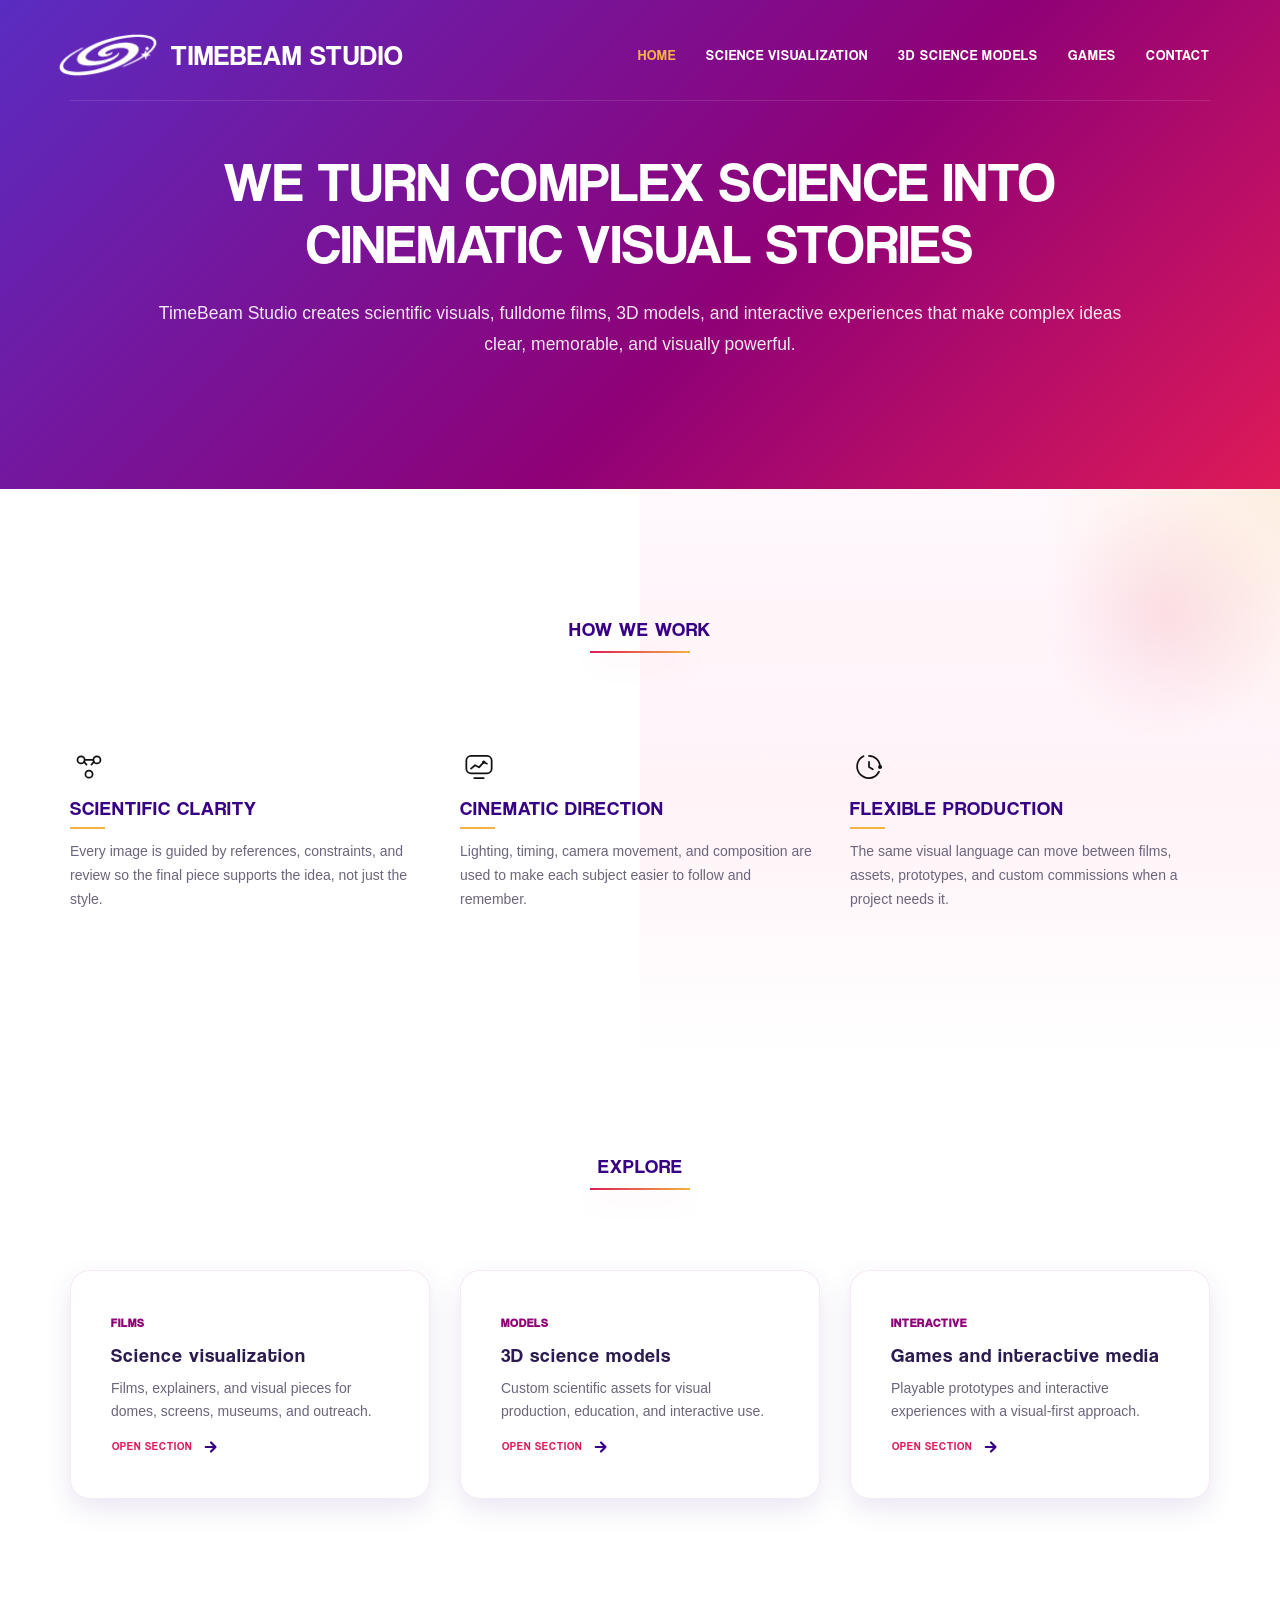
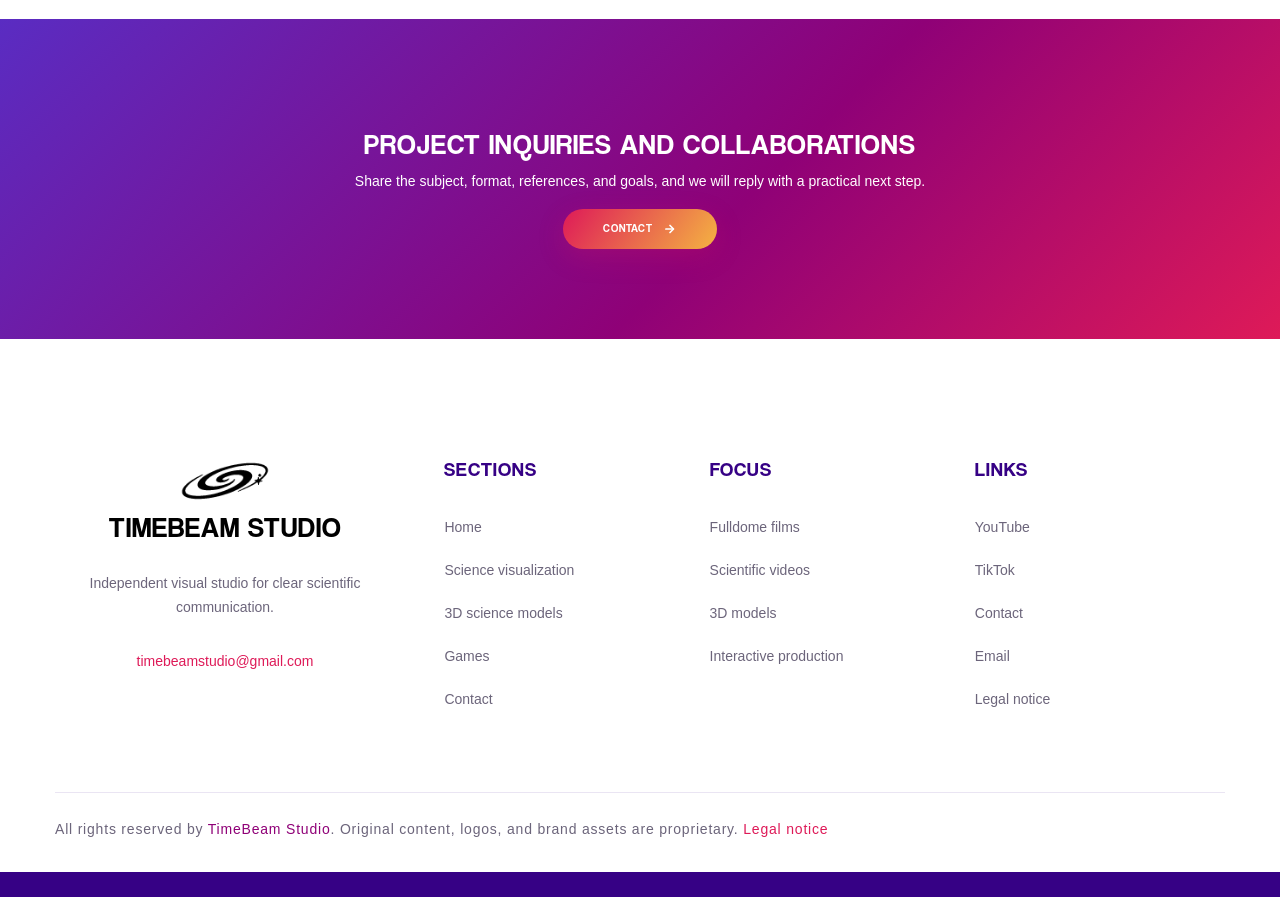
==== commit 1a53b2d9: "Change the home" ====
--- a/index.html
+++ b/index.html
@@ -49,29 +49,10 @@
       <section class="padding-top-90 home-slider home-hero">
         <div class="container">
           <div class="row home-hero-row">
-            <div class="col-md-6">
+            <div class="col-md-12">
               <div class="home-hero-copy">
-                <p class="home-kicker text-white">Visual Storytelling for Science</p>
-                <h1 class="cta-heading text-white">Scientific visuals, fulldome films, and interactive work</h1>
-                <p class="text-white slider-para">TimeBeam Studio creates science visuals that are clear, cinematic, and built for real audiences. We work on fulldome films, standard-format videos, scientific 3D assets, and selected interactive projects for museums, researchers, educators, and cultural partners.</p>
-                <div class="cta-btn-group">
-                  <a class="btn btn-orange border-none btn-rounded-corner" href="science-visualization.html">Science visualization <span class="icon-on-button"><img src="images/arrow-right-light.svg" alt=""></span></a>
-                  <a class="btn btn-white border-none btn-rounded-corner" href="games.html">Games<span class="icon-on-button"><img src="images/arrow-right-dark.svg" alt=""></span></a>
-                </div>
-                <div class="home-hero-meta">
-                  <div class="home-meta-card">
-                    <strong>Science visuals</strong>
-                    <span>From raw data, scientific concepts, and technical references to finished pieces people can actually understand and enjoy.</span>
-                  </div>
-                  <div class="home-meta-card">
-                    <strong>3D and interactive work</strong>
-                    <span>From fulldome scenes and scientific models to interactive prototypes developed with the same production care.</span>
-                  </div>
-                </div>
-              </div>
-            </div>
-            <div class="col-md-6">
-              <div class="home-hero-visual sm-display-none">
+                <h1 class="cta-heading text-white">We turn complex science into cinematic visual stories</h1>
+                <p class="text-white slider-para">TimeBeam Studio creates scientific visuals, fulldome films, 3D models, and interactive experiences that make complex ideas clear, memorable, and visually powerful.</p>
               </div>
             </div>
           </div>
@@ -81,27 +62,35 @@
 
     <section class="padding-top-bottom-120 bg-image-fit-50 home-overview section-soft-background">
       <div class="container">
-        <div class="row">
-          <div class="col-md-6">
+        <div class="heading-wraper text-center margin-bottom-80">
+          <h4>How we work</h4>
+          <hr class="heading-devider gradient-orange">
+        </div>
+        <div class="row">
+          <div class="col-md-4">
+            <div class="feature-wiget">
+              <div class="icon-wraper"><img src="images/icon-areas-of-work.svg" alt=""></div>
+              <div class="content">
+                <h4 class="bottom-line">Scientific clarity</h4>
+                <p>Every image is guided by references, constraints, and review so the final piece supports the idea, not just the style.</p>
+              </div>
+            </div>
+          </div>
+          <div class="col-md-4">
             <div class="feature-wiget">
               <div class="icon-wraper"><img src="images/icon-science-visualization.svg" alt=""></div>
               <div class="content">
-                <h4 class="bottom-line">Science visualization</h4>
-                <p>We create films, simulations, and explainers that make complex topics easier to follow without flattening the science behind them.</p>
-              </div>
-            </div>
+                <h4 class="bottom-line">Cinematic direction</h4>
+                <p>Lighting, timing, camera movement, and composition are used to make each subject easier to follow and remember.</p>
+              </div>
+            </div>
+          </div>
+          <div class="col-md-4">
             <div class="feature-wiget">
-              <div class="icon-wraper"><img src="images/icon-games-minimal.svg" alt=""></div>
-              <div class="content">
-                <h4 class="bottom-line">Games</h4>
-                <p>We also develop games and interactive pieces, sometimes science-based and sometimes not, always with care for visual quality and player experience.</p>
-              </div>
-            </div>
-            <div class="feature-wiget">
-              <div class="icon-wraper"><img src="images/icon-science-models.svg" alt=""></div>
-              <div class="content">
-                <h4 class="bottom-line">Scientific 3D models</h4>
-                <p>We build custom assets for films, exhibitions, real-time applications, and downloadable reference collections.</p>
+              <div class="icon-wraper"><img src="images/icon-in-development.svg" alt=""></div>
+              <div class="content">
+                <h4 class="bottom-line">Flexible production</h4>
+                <p>The same visual language can move between films, assets, prototypes, and custom commissions when a project needs it.</p>
               </div>
             </div>
           </div>
@@ -112,37 +101,37 @@
     <section class="padding-top-bottom-90">
       <div class="container">
         <div class="heading-wraper text-center margin-bottom-80">
-          <h4>Main sections</h4>
+          <h4>Explore</h4>
           <hr class="heading-devider gradient-orange">
         </div>
         <div class="row">
           <div class="col-md-4 home-card-column">
             <div class="card">
               <div class="card-block">
-                <p class="card-text"><small class="text-muted blog-category">science</small></p>
-                <h4 class="card-title">Scientific video production</h4>
-                <p class="card-text">Browse science visualization work, including project pages, YouTube releases, and selected material prepared for outreach or institutional use.</p>
-                <a href="science-visualization.html" class="btn btn-link">explore page <span class="icon-on-button"><img src="images/arrow-right-dark.svg" alt=""></span></a>
+                <p class="card-text"><small class="text-muted blog-category">films</small></p>
+                <h4 class="card-title">Science visualization</h4>
+                <p class="card-text">Films, explainers, and visual pieces for domes, screens, museums, and outreach.</p>
+                <a href="science-visualization.html" class="btn btn-link">open section <span class="icon-on-button"><img src="images/arrow-right-dark.svg" alt=""></span></a>
               </div>
             </div>
           </div>
           <div class="col-md-4 home-card-column">
             <div class="card">
               <div class="card-block">
-                <p class="card-text"><small class="text-muted blog-category">games</small></p>
-                <h4 class="card-title">Games and interactive media</h4>
-                <p class="card-text">A space for game projects, prototypes, and interactive commissions developed with the same attention to art direction and clarity.</p>
-                <a href="games.html" class="btn btn-link">explore page <span class="icon-on-button"><img src="images/arrow-right-dark.svg" alt=""></span></a>
+                <p class="card-text"><small class="text-muted blog-category">models</small></p>
+                <h4 class="card-title">3D science models</h4>
+                <p class="card-text">Custom scientific assets for visual production, education, and interactive use.</p>
+                <a href="science-models.html" class="btn btn-link">open section <span class="icon-on-button"><img src="images/arrow-right-dark.svg" alt=""></span></a>
               </div>
             </div>
           </div>
           <div class="col-md-4 home-card-column">
             <div class="card">
               <div class="card-block">
-                <p class="card-text"><small class="text-muted blog-category">3d models</small></p>
-                <h4 class="card-title">Scientific 3D model production</h4>
-                <p class="card-text">A dedicated area for scientific assets, model collections, and custom 3D work made for communication, education, and production.</p>
-                <a href="science-models.html" class="btn btn-link">explore page <span class="icon-on-button"><img src="images/arrow-right-dark.svg" alt=""></span></a>
+                <p class="card-text"><small class="text-muted blog-category">interactive</small></p>
+                <h4 class="card-title">Games and interactive media</h4>
+                <p class="card-text">Playable prototypes and interactive experiences with a visual-first approach.</p>
+                <a href="games.html" class="btn btn-link">open section <span class="icon-on-button"><img src="images/arrow-right-dark.svg" alt=""></span></a>
               </div>
             </div>
           </div>
@@ -154,11 +143,10 @@
       <div class="container">
         <div class="row">
           <div class="col-md-12 text-center">
-            <h3 class="cta-heading text-white">Work that makes complex ideas easier to see</h3>
-            <p class="text-white">The site is organized around films, models, and interactive work so each part of the studio can be explored clearly.</p>
+            <h3 class="cta-heading text-white">Project inquiries and collaborations</h3>
+            <p class="text-white">Share the subject, format, references, and goals, and we will reply with a practical next step.</p>
             <div class="cta-btn-group">
-              <a class="btn btn-orange border-none btn-rounded-corner" href="science-visualization.html">Science visualization <span class="icon-on-button"><img src="images/arrow-right-light.svg" alt=""></span></a>
-              <a class="btn btn-white gradient-white border-none btn-rounded-corner" href="science-models.html">3D science models<span class="icon-on-button"><img src="images/arrow-right-dark.svg" alt=""></span></a>
+              <a class="btn btn-orange border-none btn-rounded-corner" href="contact.html">Contact <span class="icon-on-button"><img src="images/arrow-right-light.svg" alt=""></span></a>
             </div>
           </div>
         </div>
@@ -174,7 +162,7 @@
                 <img src="images/timebeam-icon.png" alt="">TimeBeam Studio
               </div>
               <div class="content">
-                <p class="margin-bottom-30 margin-top-30">A small studio focused on science visualization, fulldome cinema, scientific 3D assets, and interactive production.</p>
+                <p class="margin-bottom-30 margin-top-30">Independent visual studio for clear scientific communication.</p>
                 <p><a href="mailto:timebeamstudio@gmail.com">timebeamstudio@gmail.com</a></p>
               </div>
             </div>
--- a/css/style.css
+++ b/css/style.css
@@ -1,6 +1,7 @@
 /**************************************** TYPOGRAPHY ****************************************/
 :root{
 	--tb-dark: #360185;
+	--tb-gradient-dark: #5a2cc2;
 	--tb-mid: #8F0177;
 	--tb-hot: #DE1A58;
 	--tb-accent: #F4B342;
@@ -267,6 +268,8 @@
 .home-hero-copy{
 	padding-top: 60px;
 	padding-bottom: 30px;
+	width: 100%;
+	text-align: center;
 }
 
 .home-kicker{
@@ -279,49 +282,17 @@
 
 .home-hero-copy .cta-heading{
 	margin-top: 0;
+	margin-left: auto;
+	margin-right: auto;
 	margin-bottom: 25px;
-	max-width: 11ch;
+	max-width: 980px;
 }
 
 .home-hero-copy .slider-para{
-	max-width: 540px;
+	margin-left: auto;
+	margin-right: auto;
+	max-width: 980px;
 	color: rgba(255,255,255,0.9);
-}
-
-.home-hero-meta{
-	display: flex;
-	flex-wrap: wrap;
-	gap: 20px;
-	margin-top: 30px;
-}
-
-.home-meta-card{
-	min-width: 220px;
-	padding: 18px 22px;
-	border-radius: 18px;
-	background-color: rgba(255,255,255,0.10);
-	border: 1px solid rgba(255,255,255,0.08);
-	box-shadow: 0px 12px 30px 0px rgba(17, 7, 38, 0.22);
-	backdrop-filter: blur(4px);
-}
-
-.home-meta-card strong,
-.home-meta-card span{
-	display: block;
-	color: #fff;
-}
-
-.home-meta-card strong{
-	margin-bottom: 8px;
-	font-family: 'Coolvetica', sans-serif;
-	font-size: 13px;
-	text-transform: uppercase;
-	letter-spacing: 1px;
-}
-
-.home-meta-card span{
-	line-height: 1.6;
-	color: rgba(255,255,255,0.88);
 }
 
 .home-hero-visual{
@@ -1002,20 +973,47 @@
 	color: #000;
 }
 
+.navbar-brand .logo-black{
+	color: #fff;
+}
+
+.navbar-brand .logo-black img{
+	filter: brightness(0) invert(1);
+}
+
 .footer-left-content{
 	margin-bottom: 50px;
+	max-width: 340px;
+	padding-right: 30px;
+	text-align: center;
+}
+
+.footer-left-content .logo-black{
+	align-items: center;
+	flex-direction: column;
+	line-height: 1.05;
+	max-width: 100%;
+	white-space: normal;
+}
+
+.footer-left-content .logo-black img{
+	max-height: 44px;
 }
 
 .footer-left-content .content{
-	margin-top: 15px;
+	margin-top: 18px;
 }
 
 .footer-left-content .content p{
 	color: var(--tb-text);
+	max-width: 310px;
+	margin-left: auto;
+	margin-right: auto;
 }
 
 .footer-left-content .content a{
 	color: var(--tb-hot);
+	overflow-wrap: anywhere;
 }
 
 .footer-left-content .content a:hover{
@@ -1027,8 +1025,17 @@
 	margin-top: 26px;
 }
 
+.footer-list-wiget{
+	margin-bottom: 36px;
+}
+
+.footer-list-wiget h4{
+	margin-top: 0;
+}
+
 .copyright-cta{
 	padding-bottom: 30px;
+	width: 100%;
 }
 
 .copyright-cta p{
@@ -1058,7 +1065,7 @@
 
 .btn-violat,
 .gradient-violat{
-	background-image: linear-gradient(135deg, var(--tb-dark) 0%, var(--tb-mid) 58%, var(--tb-hot) 100%);
+	background-image: linear-gradient(135deg, var(--tb-gradient-dark) 0%, var(--tb-mid) 58%, var(--tb-hot) 100%);
 }
 
 .btn-orange,
@@ -1127,7 +1134,7 @@
 .btn-violat.active,
 .btn-violat:active{
 	color: #fff;
-	background-image: linear-gradient(135deg, var(--tb-dark) 0%, var(--tb-mid) 58%, var(--tb-hot) 100%);
+	background-image: linear-gradient(135deg, var(--tb-gradient-dark) 0%, var(--tb-mid) 58%, var(--tb-hot) 100%);
 	border: 0;
 	border-color: transparent;
 }
@@ -1334,6 +1341,31 @@
 	margin: 13px auto 0;
 }
 
+@media screen and (min-width: 992px){
+	footer > .container > .row{
+		display: flex;
+		flex-wrap: wrap;
+		align-items: flex-start;
+	}
+
+	footer > .container > .row > .col-md-3,
+	footer > .container > .row > .col-md-9{
+		float: none;
+	}
+
+	footer > .container > .row > .col-md-3{
+		width: 32%;
+	}
+
+	footer > .container > .row > .col-md-9{
+		width: 68%;
+	}
+
+	.footer-divider{
+		flex: 0 0 100%;
+	}
+}
+
 /**************************************** MOBILE ****************************************/
 @media screen and (max-width: 768px){
 	.cta-btn-group{
@@ -1377,14 +1409,6 @@
 		max-width: none;
 	}
 
-	.home-hero-meta{
-		justify-content: center;
-	}
-
-	.home-meta-card{
-		width: 100%;
-	}
-
 	.sm-padding-top-bottom-50-75{
 		padding-top: 50px;
 		padding-bottom: 75px;
@@ -1437,6 +1461,23 @@
 		padding-top: 60px;
 	}
 
+	.footer-left-content{
+		max-width: none;
+		padding-right: 0;
+	}
+
+	.footer-left-content .content p{
+		max-width: none;
+	}
+
+	.footer-list-wiget{
+		margin-bottom: 30px;
+	}
+
+	.footer-divider{
+		margin-top: 10px;
+	}
+
 	.card-block{
 		padding: 2rem;
 	}
@@ -1480,7 +1521,7 @@
 	}
 
 	.navbar{
-		background-image: linear-gradient(135deg, var(--tb-dark) 0%, var(--tb-mid) 58%, var(--tb-hot) 100%);
+		background-image: linear-gradient(135deg, var(--tb-gradient-dark) 0%, var(--tb-mid) 58%, var(--tb-hot) 100%);
 	}
 
 	.navbar-divider{
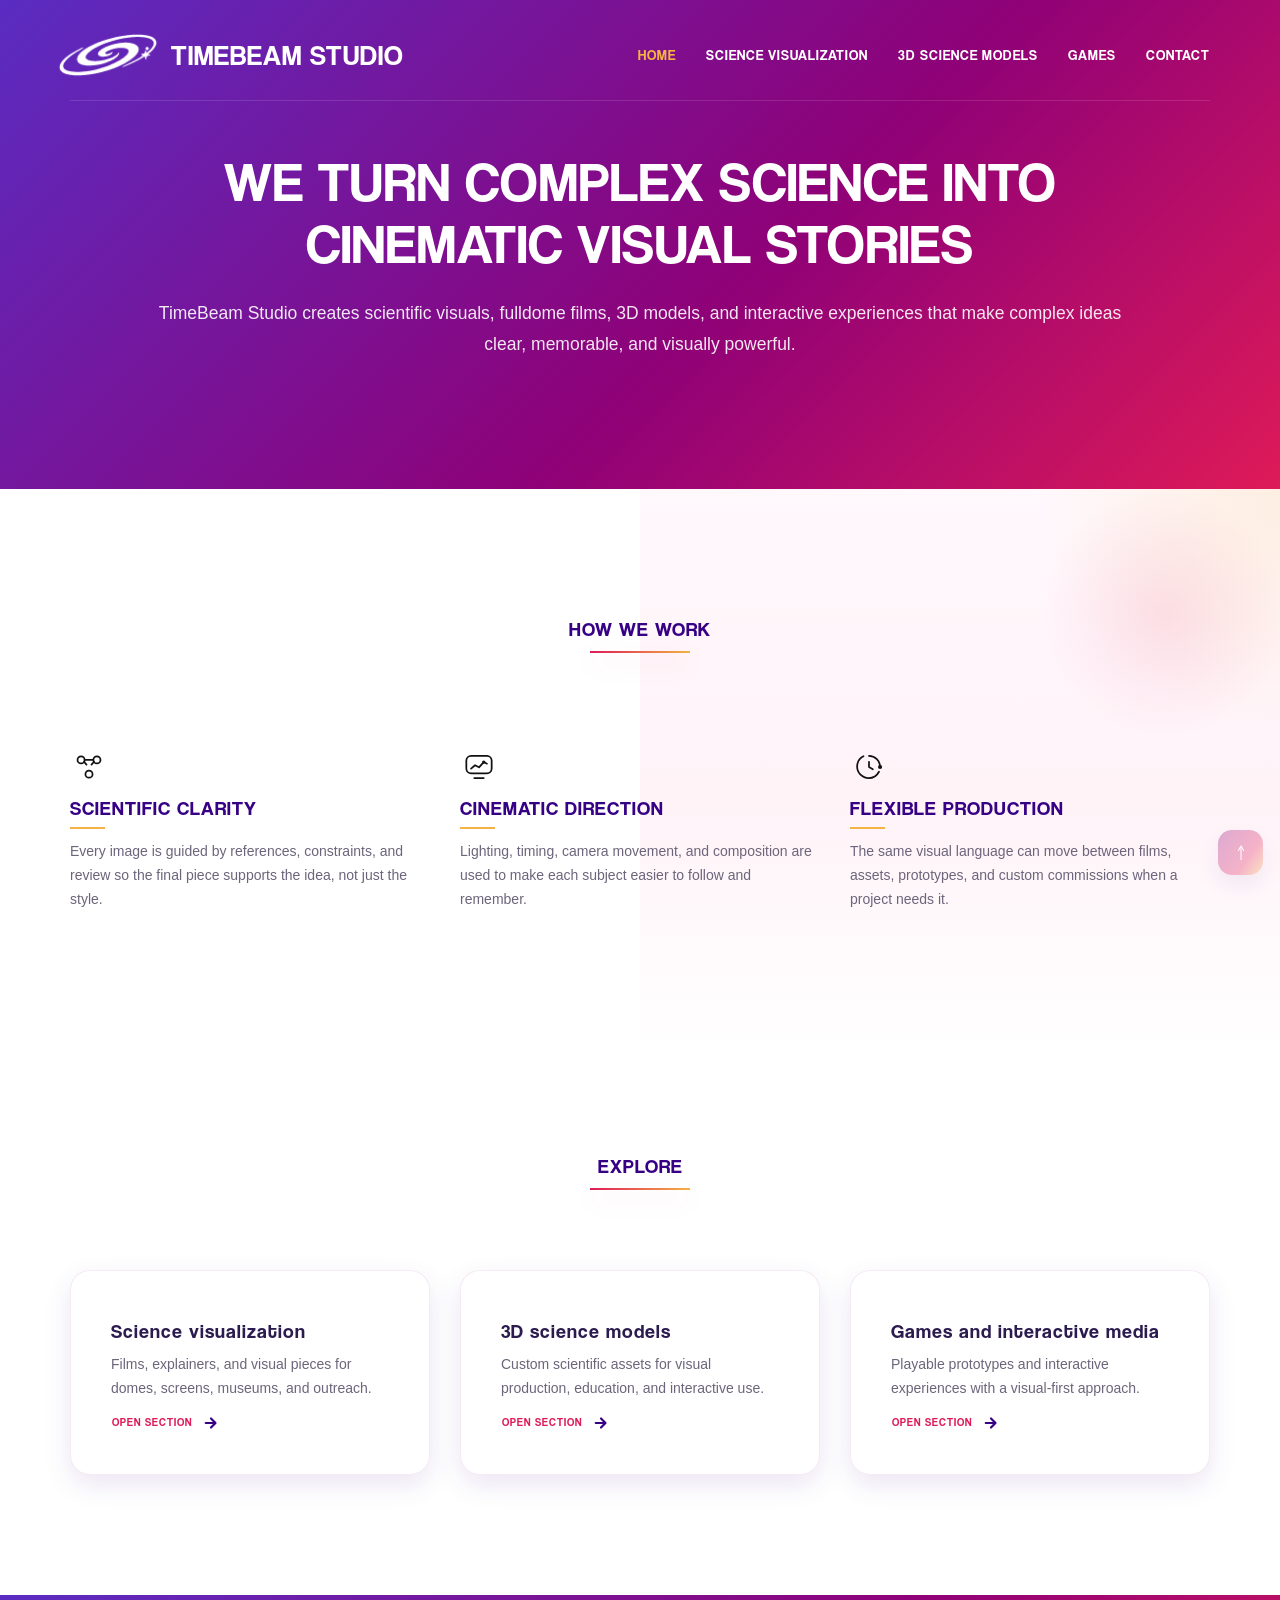
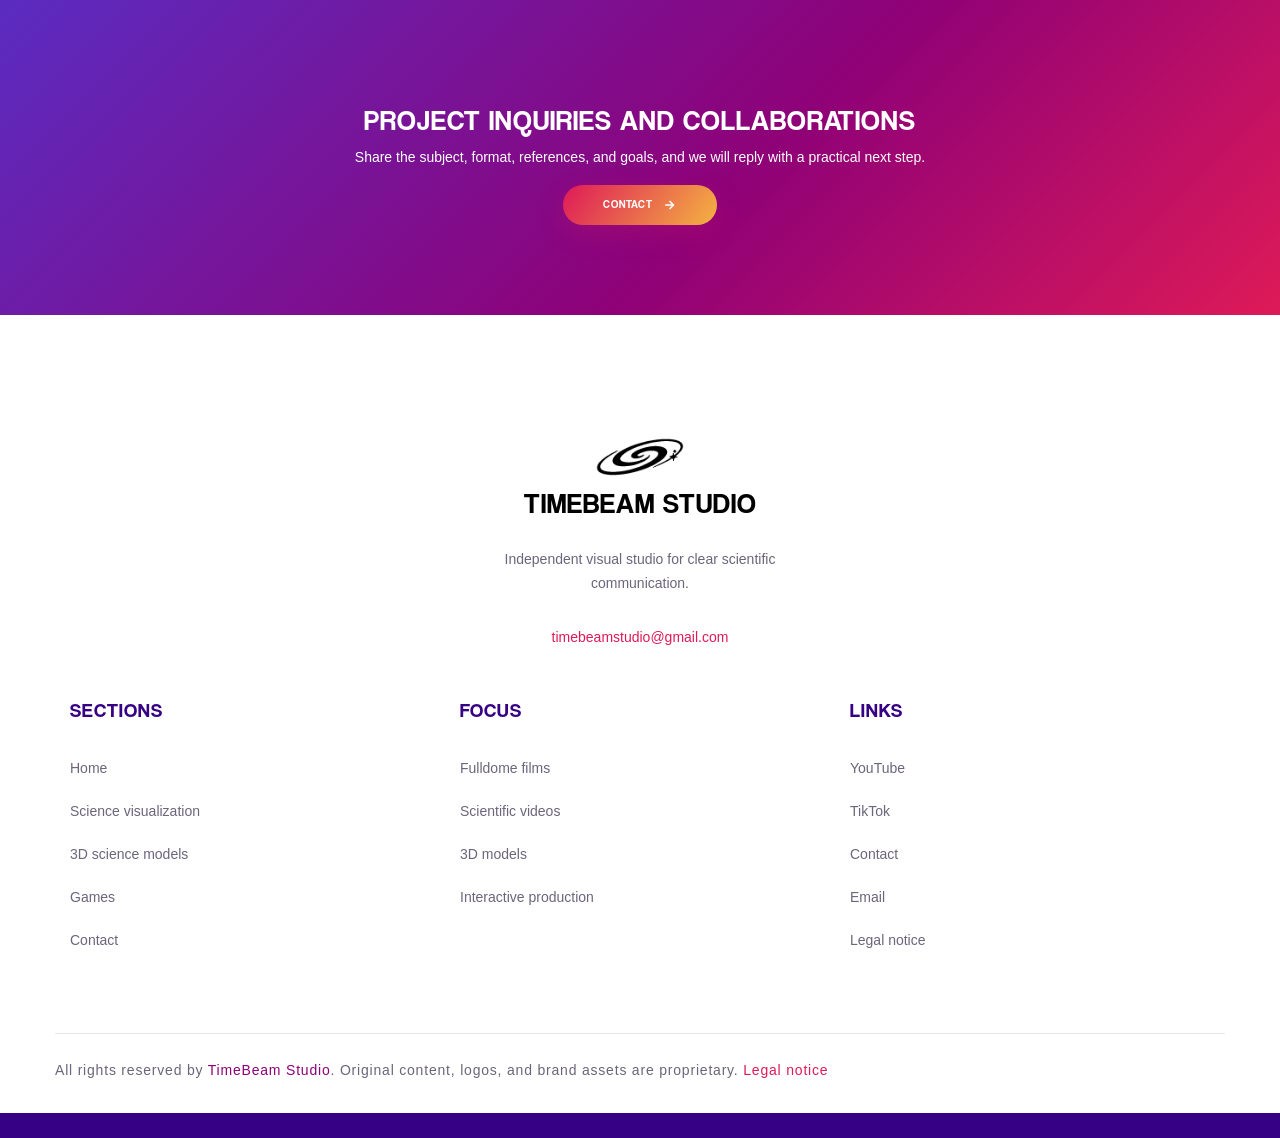
==== commit 1e75bcfe: "change small things" ====
--- a/index.html
+++ b/index.html
@@ -108,7 +108,6 @@
           <div class="col-md-4 home-card-column">
             <div class="card">
               <div class="card-block">
-                <p class="card-text"><small class="text-muted blog-category">films</small></p>
                 <h4 class="card-title">Science visualization</h4>
                 <p class="card-text">Films, explainers, and visual pieces for domes, screens, museums, and outreach.</p>
                 <a href="science-visualization.html" class="btn btn-link">open section <span class="icon-on-button"><img src="images/arrow-right-dark.svg" alt=""></span></a>
@@ -118,7 +117,6 @@
           <div class="col-md-4 home-card-column">
             <div class="card">
               <div class="card-block">
-                <p class="card-text"><small class="text-muted blog-category">models</small></p>
                 <h4 class="card-title">3D science models</h4>
                 <p class="card-text">Custom scientific assets for visual production, education, and interactive use.</p>
                 <a href="science-models.html" class="btn btn-link">open section <span class="icon-on-button"><img src="images/arrow-right-dark.svg" alt=""></span></a>
@@ -128,7 +126,6 @@
           <div class="col-md-4 home-card-column">
             <div class="card">
               <div class="card-block">
-                <p class="card-text"><small class="text-muted blog-category">interactive</small></p>
                 <h4 class="card-title">Games and interactive media</h4>
                 <p class="card-text">Playable prototypes and interactive experiences with a visual-first approach.</p>
                 <a href="games.html" class="btn btn-link">open section <span class="icon-on-button"><img src="images/arrow-right-dark.svg" alt=""></span></a>
--- a/css/style.css
+++ b/css/style.css
@@ -39,6 +39,10 @@
 	color: var(--tb-text);
 	line-height: 1.7;
 	background-color: #ffffff;
+}
+
+[hidden]{
+	display: none !important;
 }
 
 h1,h2,h3,h4,h5,h6{
@@ -983,8 +987,10 @@
 
 .footer-left-content{
 	margin-bottom: 50px;
-	max-width: 340px;
-	padding-right: 30px;
+	max-width: 520px;
+	margin-left: auto;
+	margin-right: auto;
+	padding-right: 0;
 	text-align: center;
 }
 
@@ -1254,11 +1260,17 @@
 }
 
 .blog-category{
-	text-transform: uppercase;
-	color: var(--tb-mid) !important;
-	font-weight: 600;
+	display: inline-block;
+	text-transform: uppercase;
+	color: #ffffff !important;
+	background-image: linear-gradient(125deg, var(--tb-mid) 0%, var(--tb-hot) 100%);
+	font-weight: 700;
 	font-family: 'Coolvetica', sans-serif;
-	letter-spacing: 1px;
+	font-size: 12px;
+	letter-spacing: 1.2px;
+	padding: 6px 12px;
+	border-radius: 999px;
+	box-shadow: 0px 8px 18px rgba(54, 1, 133, 0.18);
 }
 
 .margin-bottom-80{
@@ -1342,6 +1354,13 @@
 }
 
 @media screen and (min-width: 992px){
+	footer > .container > .row:before,
+	footer > .container > .row:after,
+	footer > .container > .row > .col-md-9 > .row:before,
+	footer > .container > .row > .col-md-9 > .row:after{
+		display: none;
+	}
+
 	footer > .container > .row{
 		display: flex;
 		flex-wrap: wrap;
@@ -1354,11 +1373,23 @@
 	}
 
 	footer > .container > .row > .col-md-3{
-		width: 32%;
+		flex: 0 0 100%;
+		width: 100%;
 	}
 
 	footer > .container > .row > .col-md-9{
-		width: 68%;
+		flex: 0 0 100%;
+		width: 100%;
+	}
+
+	footer > .container > .row > .col-md-9 > .row{
+		display: flex;
+		flex-wrap: wrap;
+		justify-content: center;
+	}
+
+	footer > .container > .row > .col-md-9 > .row > [class*="col-"]{
+		float: none;
 	}
 
 	.footer-divider{
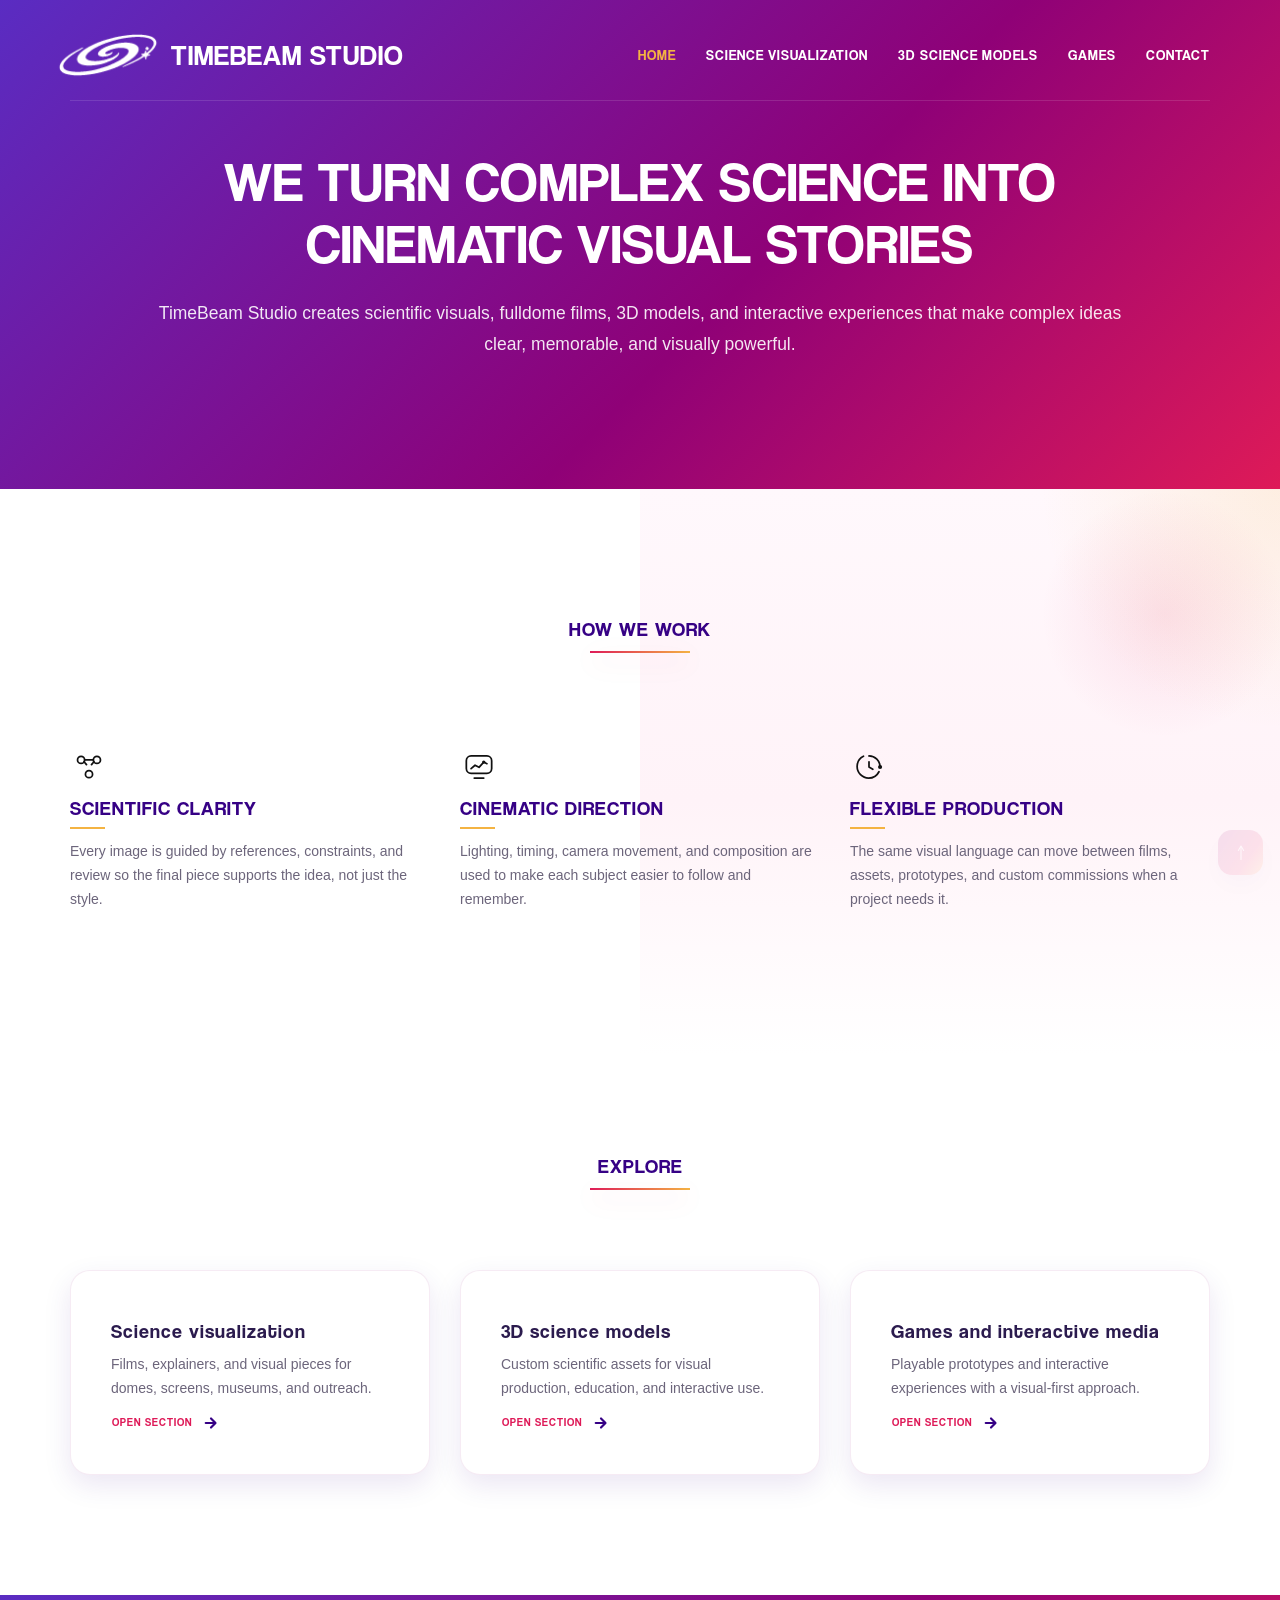
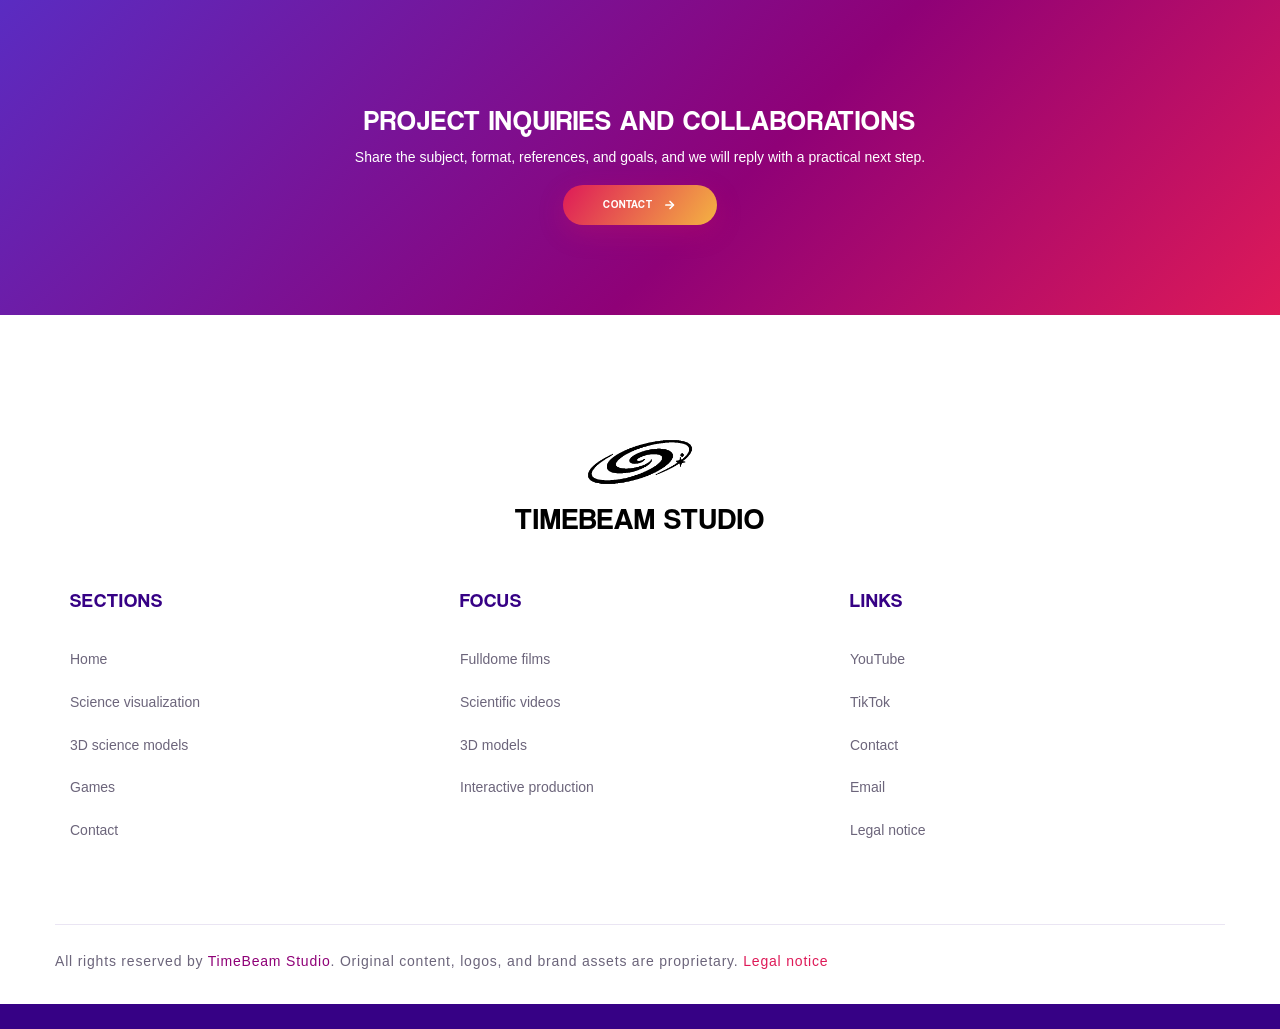
==== commit 2f32d6d5: "Add" ====
--- a/index.html
+++ b/index.html
@@ -158,10 +158,6 @@
               <div class="logo-black">
                 <img src="images/timebeam-icon.png" alt="">TimeBeam Studio
               </div>
-              <div class="content">
-                <p class="margin-bottom-30 margin-top-30">Independent visual studio for clear scientific communication.</p>
-                <p><a href="mailto:timebeamstudio@gmail.com">timebeamstudio@gmail.com</a></p>
-              </div>
             </div>
           </div>
           <div class="col-md-9">
--- a/css/style.css
+++ b/css/style.css
@@ -986,7 +986,7 @@
 }
 
 .footer-left-content{
-	margin-bottom: 50px;
+	margin-bottom: 56px;
 	max-width: 520px;
 	margin-left: auto;
 	margin-right: auto;
@@ -997,17 +997,19 @@
 .footer-left-content .logo-black{
 	align-items: center;
 	flex-direction: column;
+	font-size: 30px;
+	gap: 14px;
 	line-height: 1.05;
 	max-width: 100%;
 	white-space: normal;
 }
 
 .footer-left-content .logo-black img{
-	max-height: 44px;
+	max-height: 54px;
 }
 
 .footer-left-content .content{
-	margin-top: 18px;
+	display: none;
 }
 
 .footer-left-content .content p{
@@ -1497,6 +1499,10 @@
 		padding-right: 0;
 	}
 
+	.footer-left-content .logo-black{
+		font-size: 24px;
+	}
+
 	.footer-left-content .content p{
 		max-width: none;
 	}
